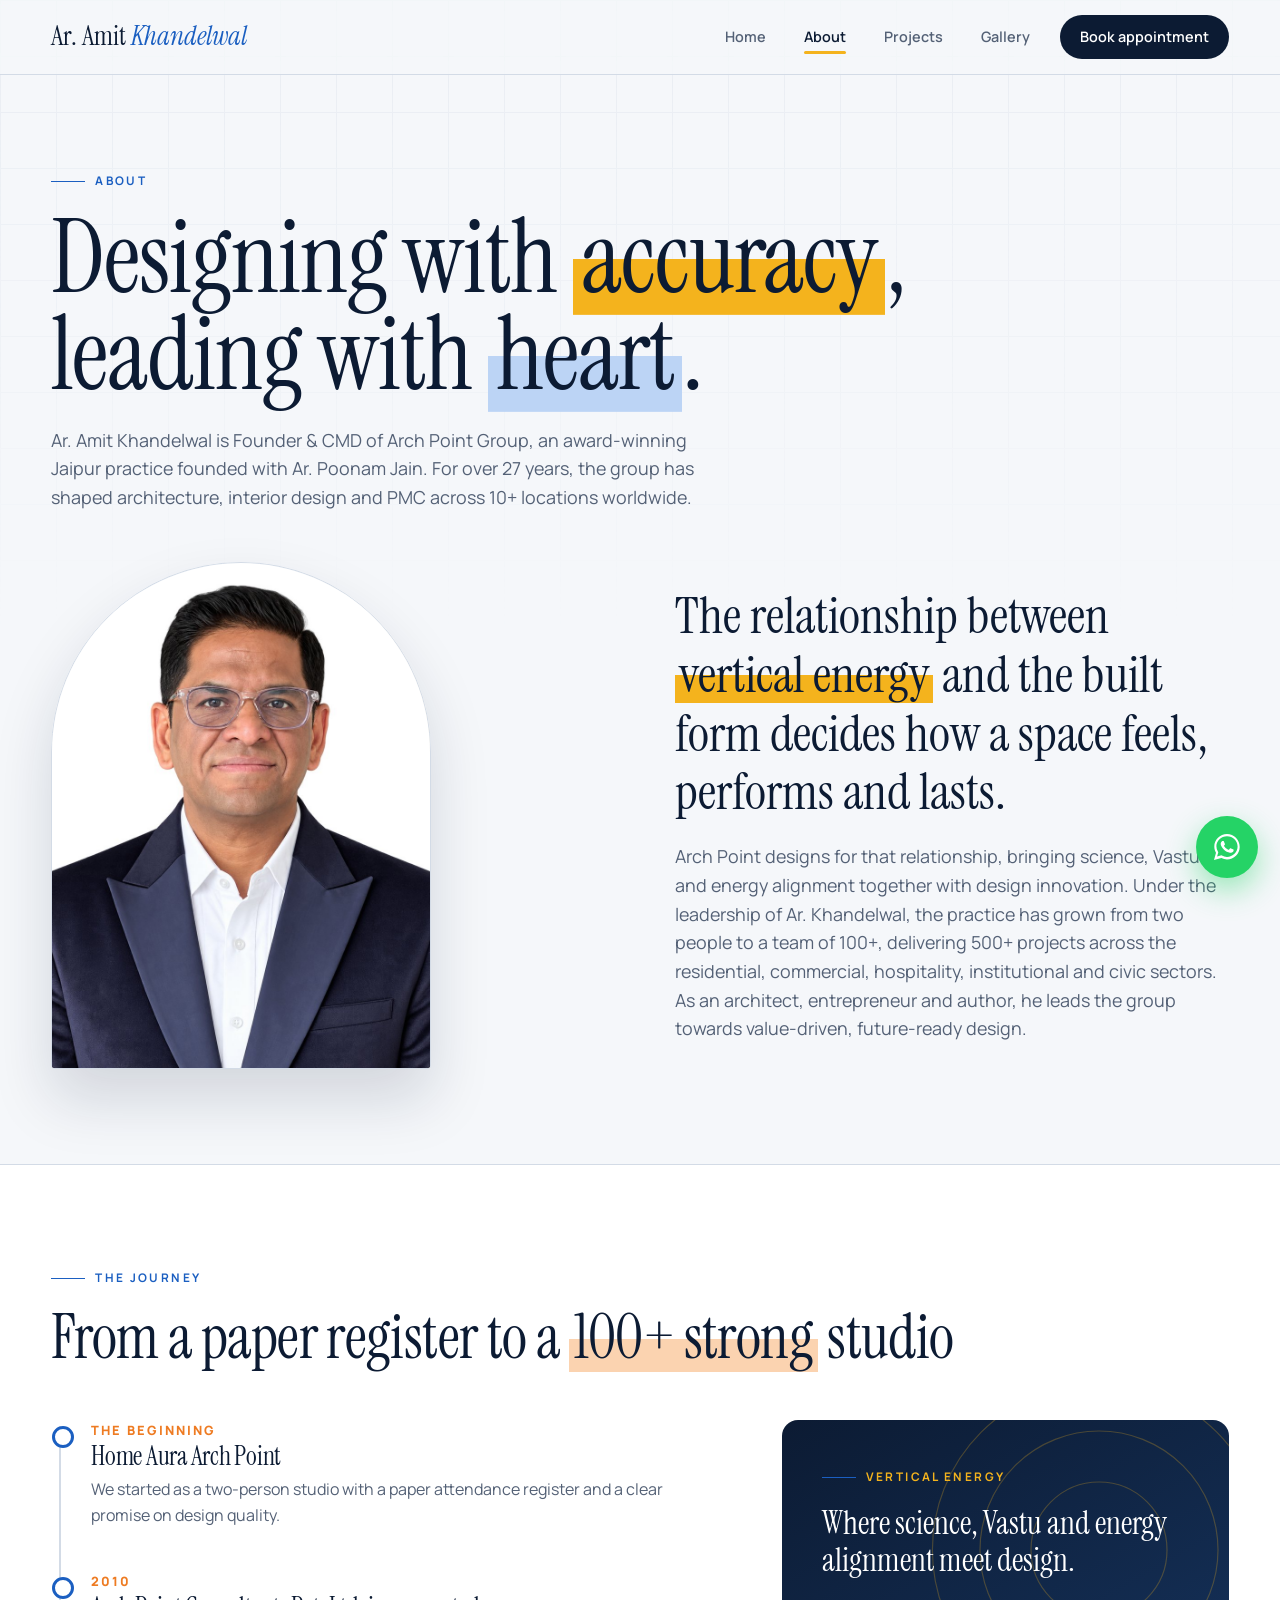
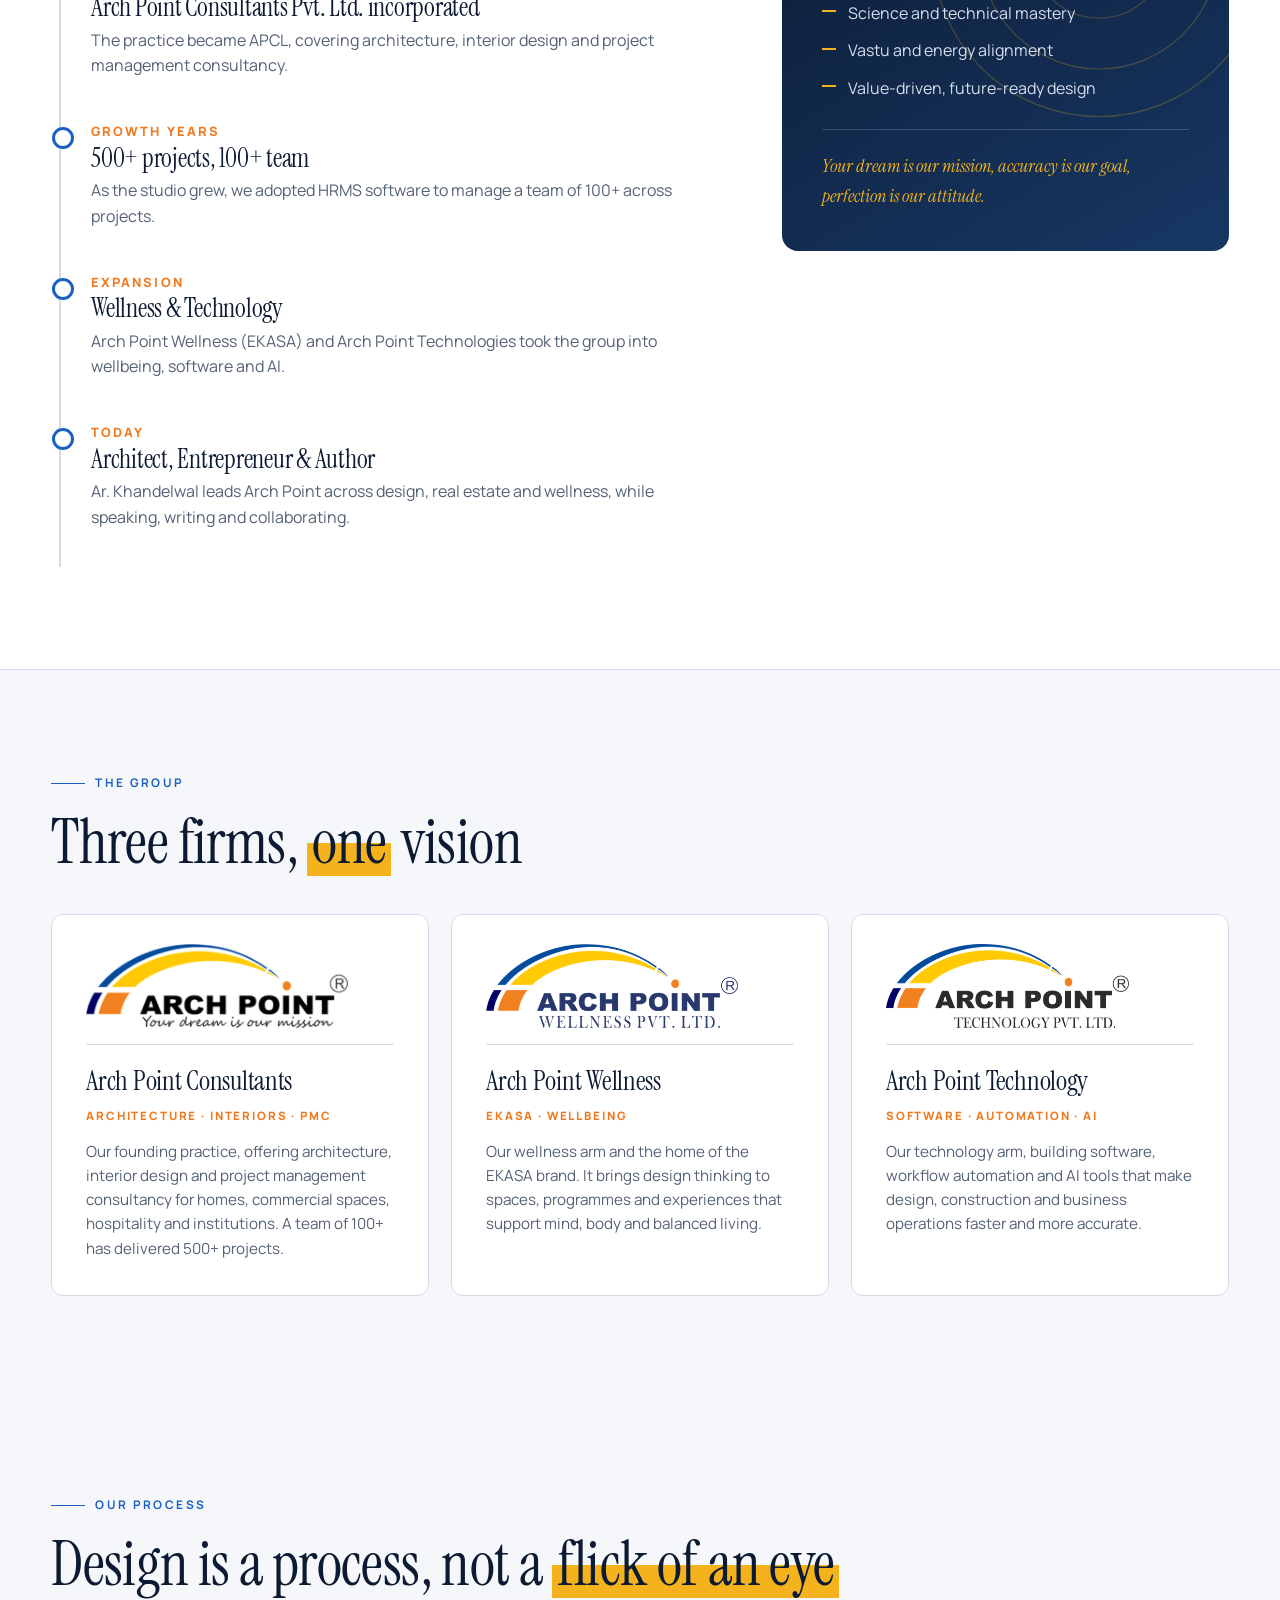
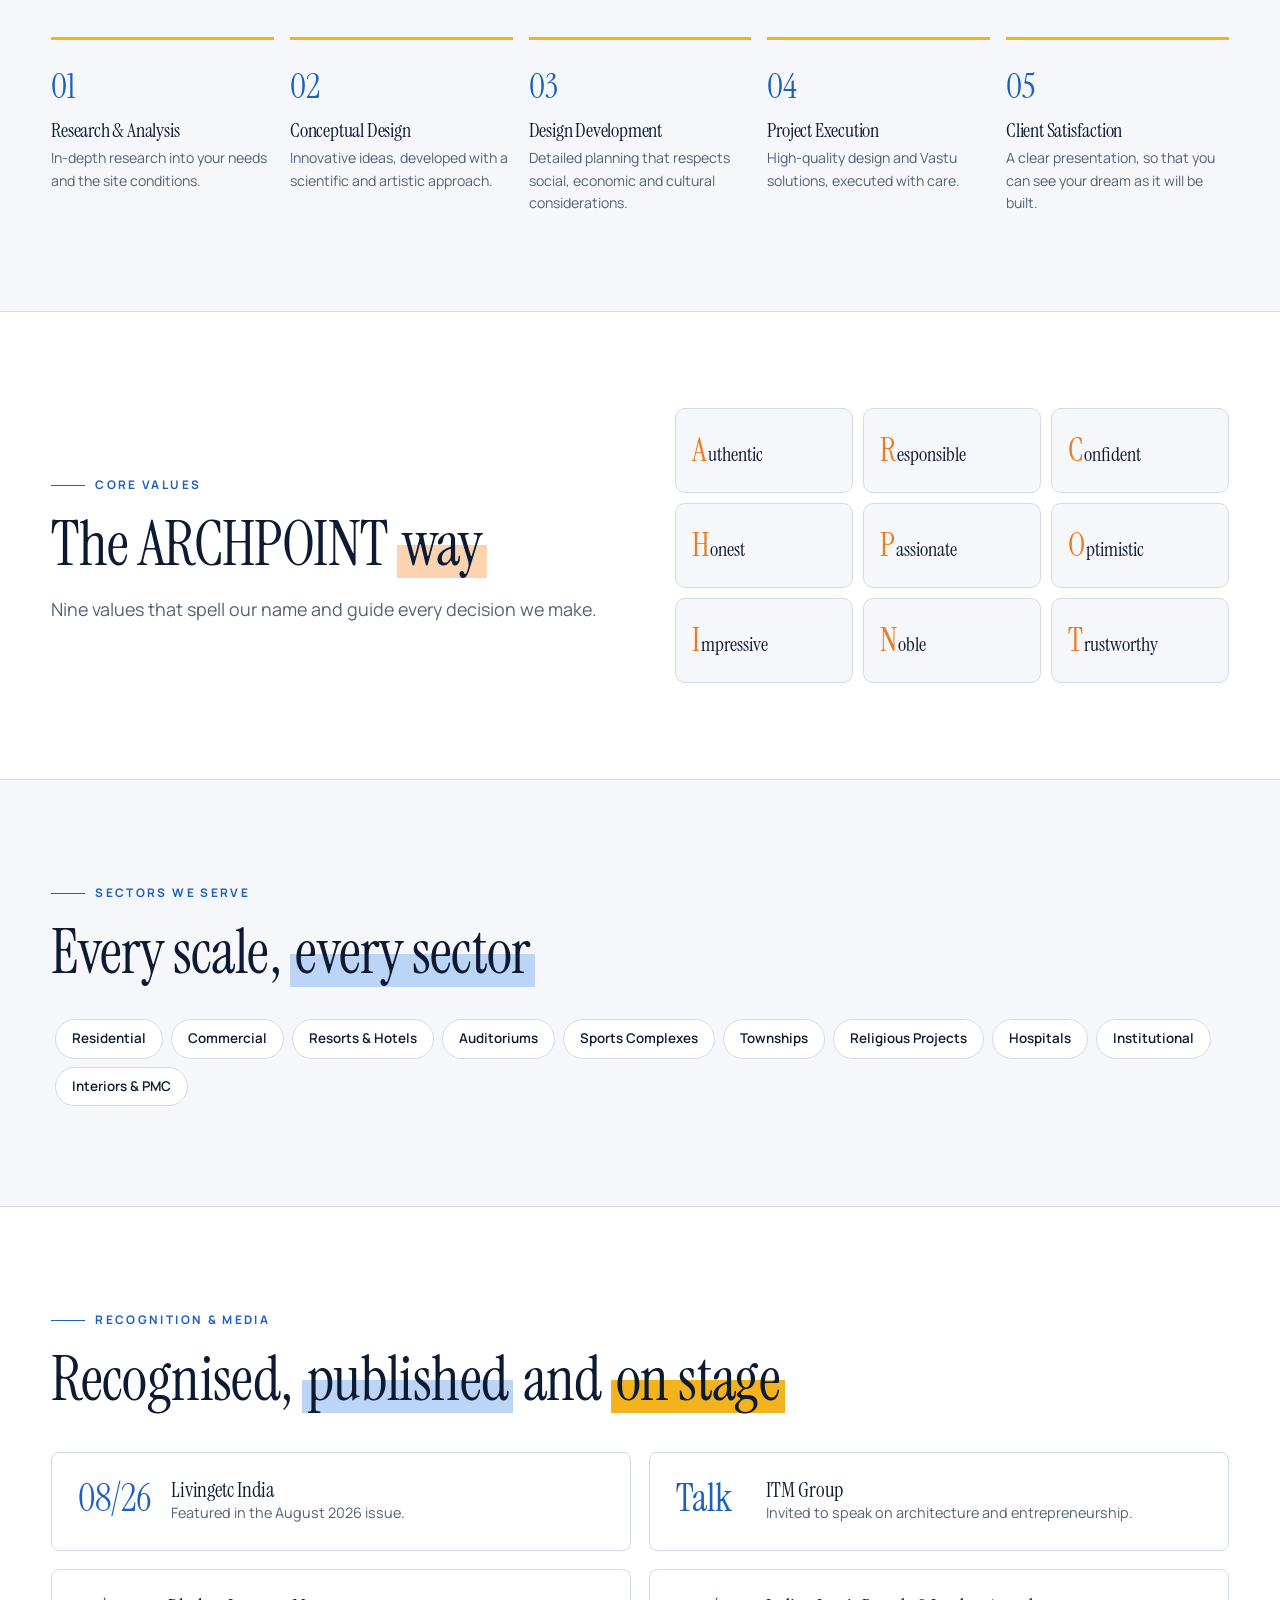
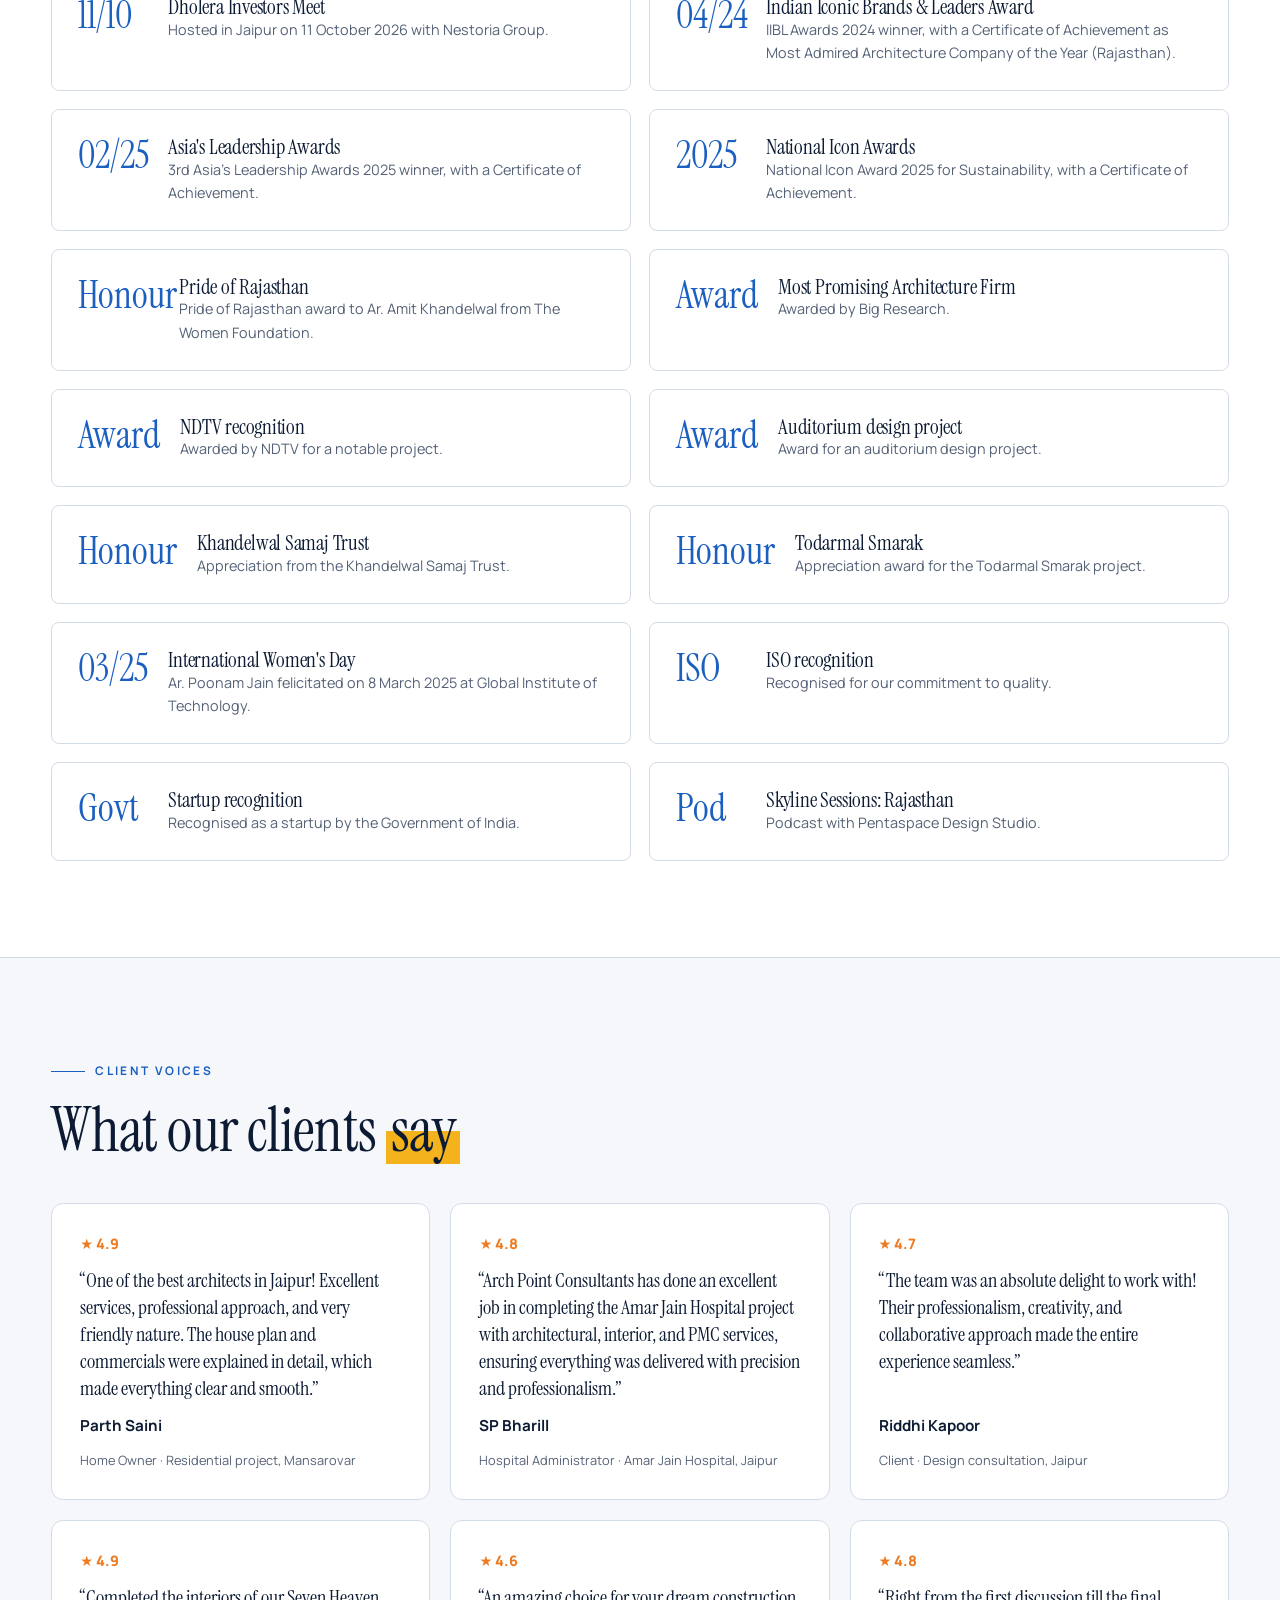
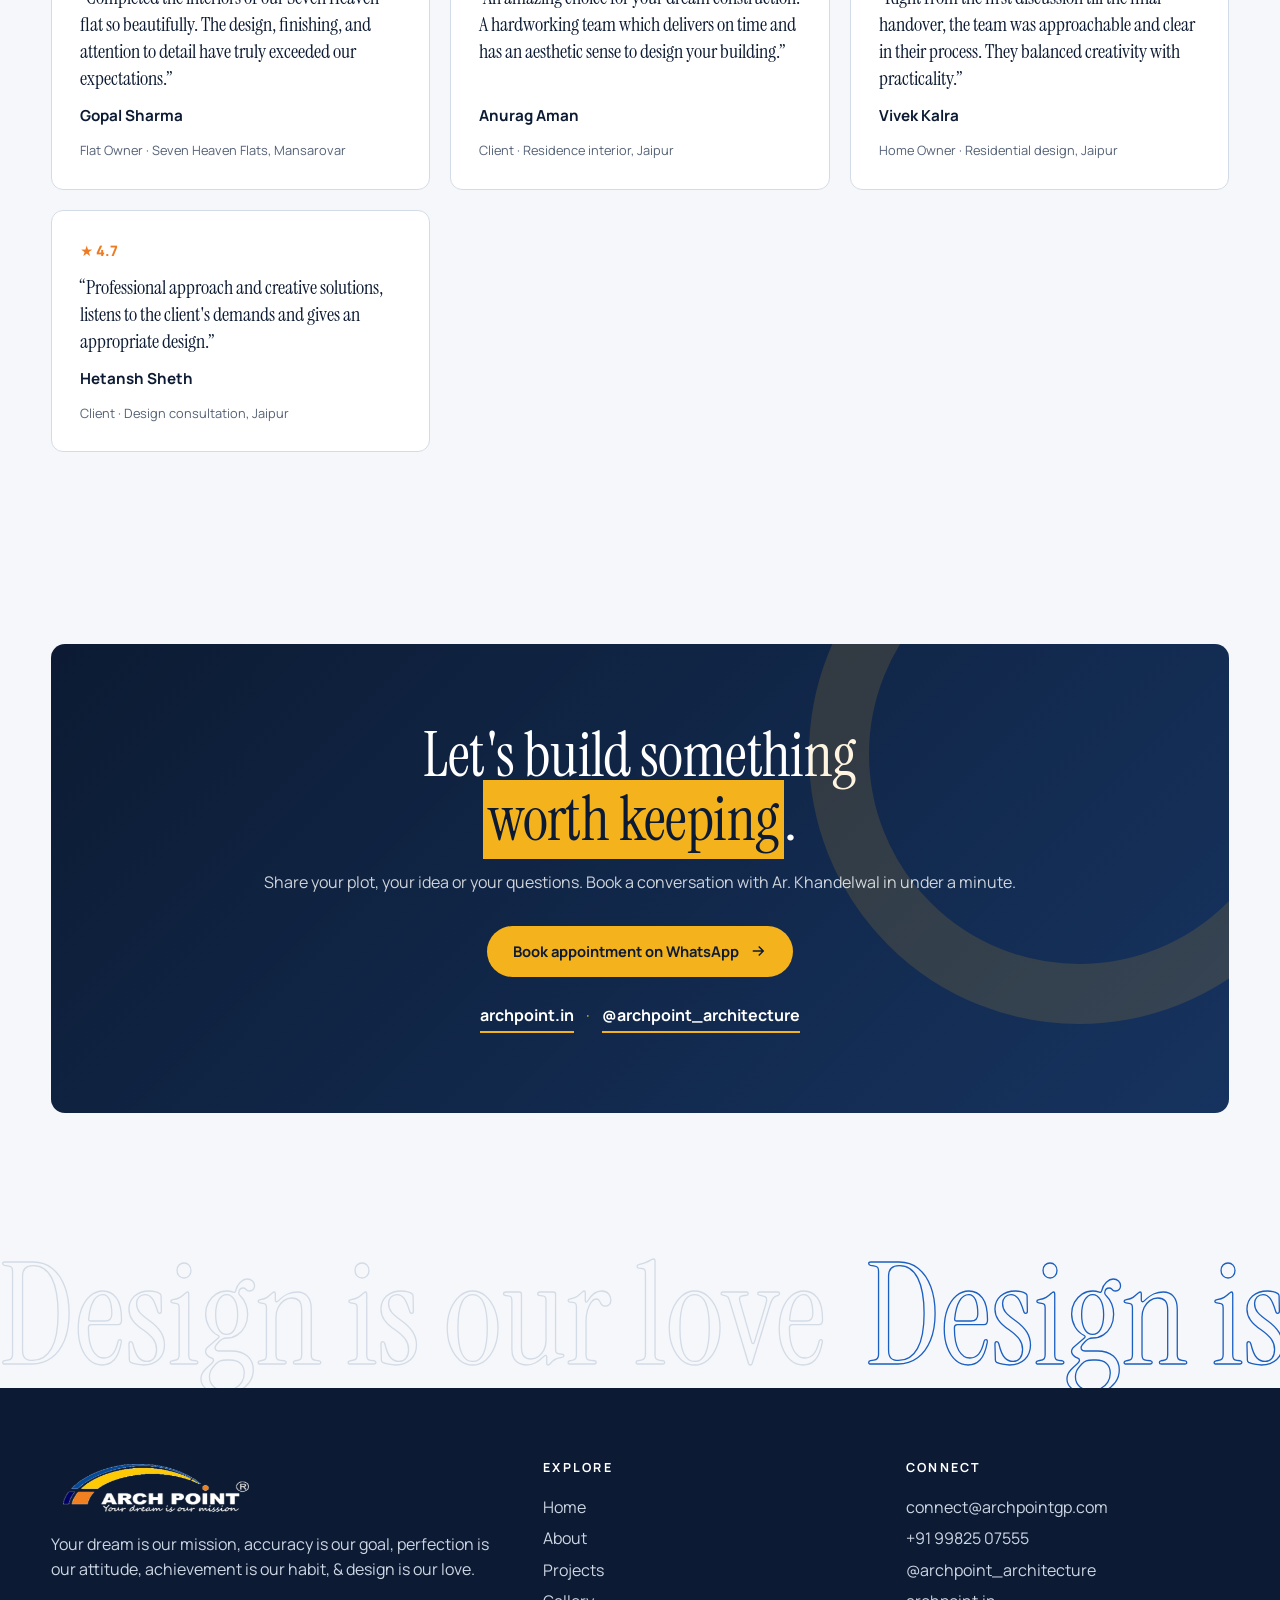
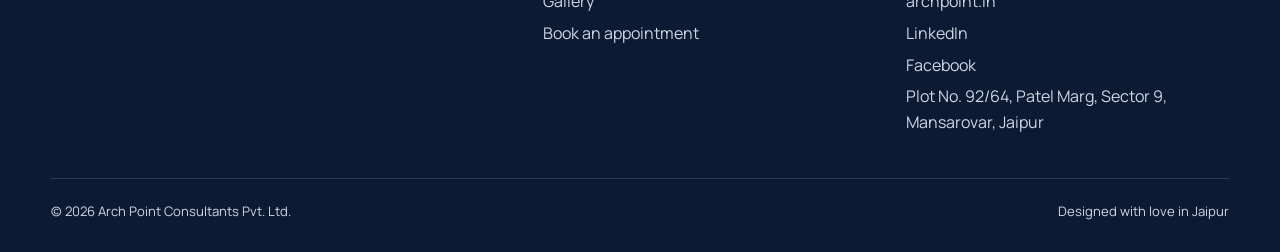
==== about.html @ e36bdd98 "Home: horizontal highlights carousel and horizontal awards marquee, less text Co-Authored-By: Claude" ====
<!DOCTYPE html><html lang="en"><head><meta charset="utf-8"><meta name="viewport" content="width=device-width,initial-scale=1"><title>About | Ar. Amit Khandelwal</title><meta name="description" content="The story of Ar. Amit Khandelwal and Arch Point Consultants Pvt. Ltd.: from Home Aura Arch Point to a 100+ member studio."><meta name="color-scheme" content="light"><link rel="preconnect" href="https://fonts.googleapis.com"><link rel="preconnect" href="https://fonts.gstatic.com" crossorigin><link href="https://fonts.googleapis.com/css2?family=Instrument+Serif:ital@0;1&family=Manrope:wght@400;500;600;700;800&display=swap" rel="stylesheet"><link rel="icon" href="assets/img/logo-apcl.png"><link rel="stylesheet" href="css/site.css?v=48fd881d"></head><body><header class="nav"><div class="wrap"><a class="brand" href="index.html"><span class="bn">Ar. Amit <i>Khandelwal</i></span></a>
<button class="burger" aria-label="Menu"><i></i><i></i></button><nav class="menu"><a href="index.html">Home</a><a href="about.html" class=on>About</a><a href="projects.html">Projects</a><a href="gallery.html">Gallery</a><a class="btn" href="contact.html">Book appointment</a></nav></div></header><main><section class="pagehead"><div class="wrap"><div class="eyebrow">About</div><h1>Designing with <mark class="hl">accuracy</mark>,<br>leading with <mark class="hl b">heart</mark>.</h1><p class="lead">Ar. Amit Khandelwal is Founder &amp; CMD of Arch Point Group, an award-winning Jaipur practice founded with Ar. Poonam Jain. For over 27 years, the group has shaped architecture, interior design and PMC across 10+ locations worldwide.</p></div></section>
<section style="padding-top:0"><div class="wrap split abt"><div class="portrait" style="margin:0"><div class="arch"><div class="mono">AK</div><img src="assets/amit-2026.jpg" alt="Ar. Amit Khandelwal"></div></div>
<div class="rv"><p class="bigq">The relationship between <mark class="hl">vertical energy</mark> and the built form decides how a space feels, performs and lasts.</p><p class="lead" style="margin-top:20px">Arch Point designs for that relationship, bringing science, Vastu and energy alignment together with design innovation. Under the leadership of Ar. Khandelwal, the practice has grown from two people to a team of 100+, delivering 500+ projects across the residential, commercial, hospitality, institutional and civic sectors. As an architect, entrepreneur and author, he leads the group towards value-driven, future-ready design.</p></div></div></section>
<section style="background:#fff;border-block:1px solid var(--line)"><div class="wrap"><div class="eyebrow">The journey</div><h2 class="rv" style="margin-bottom:50px">From a paper register to a <mark class="hl o">100+ strong</mark> studio</h2><div class="tlw"><div class="tl"><div class="fill"></div><article class="rv"><div class="yr">The beginning</div><h3>Home Aura Arch Point</h3><p>We started as a two-person studio with a paper attendance register and a clear promise on design quality.</p></article><article class="rv"><div class="yr">2010</div><h3>Arch Point Consultants Pvt. Ltd. incorporated</h3><p>The practice became APCL, covering architecture, interior design and project management consultancy.</p></article><article class="rv"><div class="yr">Growth years</div><h3>500+ projects, 100+ team</h3><p>As the studio grew, we adopted HRMS software to manage a team of 100+ across projects.</p></article><article class="rv"><div class="yr">Expansion</div><h3>Wellness &amp; Technology</h3><p>Arch Point Wellness (EKASA) and Arch Point Technologies took the group into wellbeing, software and AI.</p></article><article class="rv"><div class="yr">Today</div><h3>Architect, Entrepreneur &amp; Author</h3><p>Ar. Khandelwal leads Arch Point across design, real estate and wellness, while speaking, writing and collaborating.</p></article></div><aside class="side rv"><svg class="conc" viewBox="0 0 200 200"><circle cx="100" cy="100" r="40"/><circle cx="100" cy="100" r="70"/><circle cx="100" cy="100" r="98"/></svg><div class="eyebrow" style="color:var(--yellow)">Vertical energy</div><p class="bigq">Where science, Vastu and energy alignment meet design.</p><ul><li>Science and technical mastery</li><li>Vastu and energy alignment</li><li>Value-driven, future-ready design</li></ul><div class="cr">Your dream is our mission, accuracy is our goal, perfection is our attitude.</div></aside></div></div></section>
<section><div class="wrap"><div class="eyebrow">The group</div><h2 class="rv">Three firms, <mark class="hl">one</mark> vision</h2><div class="firms">
<a href="https://www.archpoint.in" target="_blank" rel="noopener" class="firm rv"><div class="fl"><img src="assets/img/logo-primary.png" alt="Arch Point Consultants Pvt. Ltd."></div><h3>Arch Point Consultants</h3><span class="tag">Architecture &middot; Interiors &middot; PMC</span><p>Our founding practice, offering architecture, interior design and project management consultancy for homes, commercial spaces, hospitality and institutions. A team of 100+ has delivered 500+ projects.</p></a>
<a href="https://www.ekasa.in" target="_blank" rel="noopener" class="firm rv d1"><div class="fl"><img src="assets/img/logo-apw.png" alt="Arch Point Wellness Pvt. Ltd."></div><h3>Arch Point Wellness</h3><span class="tag">EKASA &middot; Wellbeing</span><p>Our wellness arm and the home of the EKASA brand. It brings design thinking to spaces, programmes and experiences that support mind, body and balanced living.</p></a>
<a href="https://www.archpoint.in" target="_blank" rel="noopener" class="firm rv d2"><div class="fl"><img src="assets/img/logo-apt.png" alt="Arch Point Technology Pvt. Ltd."></div><h3>Arch Point Technology</h3><span class="tag">Software &middot; Automation &middot; AI</span><p>Our technology arm, building software, workflow automation and AI tools that make design, construction and business operations faster and more accurate.</p></a></div></div></section>
<section><div class="wrap"><div class="eyebrow">Our process</div><h2 class="rv">Design is a process, not a <mark class="hl">flick of an eye</mark></h2><div class="steps"><div class="step rv"><b>01</b><h3>Research & Analysis</h3><p>In-depth research into your needs and the site conditions.</p></div><div class="step rv"><b>02</b><h3>Conceptual Design</h3><p>Innovative ideas, developed with a scientific and artistic approach.</p></div><div class="step rv"><b>03</b><h3>Design Development</h3><p>Detailed planning that respects social, economic and cultural considerations.</p></div><div class="step rv"><b>04</b><h3>Project Execution</h3><p>High-quality design and Vastu solutions, executed with care.</p></div><div class="step rv"><b>05</b><h3>Client Satisfaction</h3><p>A clear presentation, so that you can see your dream as it will be built.</p></div></div></div></section>
<section style="background:#fff;border-block:1px solid var(--line)"><div class="wrap split"><div><div class="eyebrow">Core values</div><h2 class="rv">The ARCHPOINT <mark class="hl o">way</mark></h2><p class="lead" style="margin-top:18px">Nine values that spell our name and guide every decision we make.</p></div><div class="vals rv"><span><b>A</b>uthentic</span><span><b>R</b>esponsible</span><span><b>C</b>onfident</span><span><b>H</b>onest</span><span><b>P</b>assionate</span><span><b>O</b>ptimistic</span><span><b>I</b>mpressive</span><span><b>N</b>oble</span><span><b>T</b>rustworthy</span></div></div></section>
<section><div class="wrap"><div class="eyebrow">Sectors we serve</div><h2 class="rv">Every scale, <mark class="hl b">every sector</mark></h2><div style="margin-top:30px" class="rv"><span class="pill">Residential</span><span class="pill">Commercial</span><span class="pill">Resorts & Hotels</span><span class="pill">Auditoriums</span><span class="pill">Sports Complexes</span><span class="pill">Townships</span><span class="pill">Religious Projects</span><span class="pill">Hospitals</span><span class="pill">Institutional</span><span class="pill">Interiors & PMC</span></div></div></section>
<section style="background:#fff;border-block:1px solid var(--line)"><div class="wrap"><div class="eyebrow">Recognition &amp; media</div><h2 class="rv" style="margin-bottom:40px">Recognised, <mark class="hl b">published</mark> and <mark class="hl">on stage</mark></h2><div class="rec rv">
<div><span class="d">08/26</span><div><h3>Livingetc India</h3><p>Featured in the August 2026 issue.</p></div></div>
<div><span class="d">Talk</span><div><h3>ITM Group</h3><p>Invited to speak on architecture and entrepreneurship.</p></div></div>
<div><span class="d">11/10</span><div><h3>Dholera Investors Meet</h3><p>Hosted in Jaipur on 11 October 2026 with Nestoria Group.</p></div></div>
<div><span class="d">04/24</span><div><h3>Indian Iconic Brands &amp; Leaders Award</h3><p>IIBL Awards 2024 winner, with a Certificate of Achievement as Most Admired Architecture Company of the Year (Rajasthan).</p></div></div>
<div><span class="d">02/25</span><div><h3>Asia's Leadership Awards</h3><p>3rd Asia's Leadership Awards 2025 winner, with a Certificate of Achievement.</p></div></div>
<div><span class="d">2025</span><div><h3>National Icon Awards</h3><p>National Icon Award 2025 for Sustainability, with a Certificate of Achievement.</p></div></div>
<div><span class="d">Honour</span><div><h3>Pride of Rajasthan</h3><p>Pride of Rajasthan award to Ar. Amit Khandelwal from The Women Foundation.</p></div></div>
<div><span class="d">Award</span><div><h3>Most Promising Architecture Firm</h3><p>Awarded by Big Research.</p></div></div>
<div><span class="d">Award</span><div><h3>NDTV recognition</h3><p>Awarded by NDTV for a notable project.</p></div></div>
<div><span class="d">Award</span><div><h3>Auditorium design project</h3><p>Award for an auditorium design project.</p></div></div>
<div><span class="d">Honour</span><div><h3>Khandelwal Samaj Trust</h3><p>Appreciation from the Khandelwal Samaj Trust.</p></div></div>
<div><span class="d">Honour</span><div><h3>Todarmal Smarak</h3><p>Appreciation award for the Todarmal Smarak project.</p></div></div>
<div><span class="d">03/25</span><div><h3>International Women's Day</h3><p>Ar. Poonam Jain felicitated on 8 March 2025 at Global Institute of Technology.</p></div></div>
<div><span class="d">ISO</span><div><h3>ISO recognition</h3><p>Recognised for our commitment to quality.</p></div></div>
<div><span class="d">Govt</span><div><h3>Startup recognition</h3><p>Recognised as a startup by the Government of India.</p></div></div>
<div><span class="d">Pod</span><div><h3>Skyline Sessions: Rajasthan</h3><p>Podcast with Pentaspace Design Studio.</p></div></div></div></div></section>
<section id="voices"><div class="wrap"><div class="eyebrow">Client voices</div><h2 class="rv">What our clients <mark class="hl">say</mark></h2><div class="tgrid" style="margin-top:40px"><article class="tc rv"><div class="st">&#9733; 4.9</div><p>&ldquo;One of the best architects in Jaipur! Excellent services, professional approach, and very friendly nature. The house plan and commercials were explained in detail, which made everything clear and smooth.&rdquo;</p><b>Parth Saini</b><span>Home Owner &middot; Residential project, Mansarovar</span></article><article class="tc rv"><div class="st">&#9733; 4.8</div><p>&ldquo;Arch Point Consultants has done an excellent job in completing the Amar Jain Hospital project with architectural, interior, and PMC services, ensuring everything was delivered with precision and professionalism.&rdquo;</p><b>SP Bharill</b><span>Hospital Administrator &middot; Amar Jain Hospital, Jaipur</span></article><article class="tc rv"><div class="st">&#9733; 4.7</div><p>&ldquo;The team was an absolute delight to work with! Their professionalism, creativity, and collaborative approach made the entire experience seamless.&rdquo;</p><b>Riddhi Kapoor</b><span>Client &middot; Design consultation, Jaipur</span></article><article class="tc rv"><div class="st">&#9733; 4.9</div><p>&ldquo;Completed the interiors of our Seven Heaven flat so beautifully. The design, finishing, and attention to detail have truly exceeded our expectations.&rdquo;</p><b>Gopal Sharma</b><span>Flat Owner &middot; Seven Heaven Flats, Mansarovar</span></article><article class="tc rv"><div class="st">&#9733; 4.6</div><p>&ldquo;An amazing choice for your dream construction. A hardworking team which delivers on time and has an aesthetic sense to design your building.&rdquo;</p><b>Anurag Aman</b><span>Client &middot; Residence interior, Jaipur</span></article><article class="tc rv"><div class="st">&#9733; 4.8</div><p>&ldquo;Right from the first discussion till the final handover, the team was approachable and clear in their process. They balanced creativity with practicality.&rdquo;</p><b>Vivek Kalra</b><span>Home Owner &middot; Residential design, Jaipur</span></article><article class="tc rv"><div class="st">&#9733; 4.7</div><p>&ldquo;Professional approach and creative solutions, listens to the client's demands and gives an appropriate design.&rdquo;</p><b>Hetansh Sheth</b><span>Client &middot; Design consultation, Jaipur</span></article></div></div></section>
<section><div class="wrap"><div class="ctab rv"><h2>Let's build something <mark class="hl full" style="color:#0C1B33">worth keeping</mark>.</h2><p>Share your plot, your idea or your questions. Book a conversation with Ar. Khandelwal in under a minute.</p><a class="btn" href="contact.html">Book appointment on WhatsApp <svg width="18" height="18" viewBox="0 0 24 24" fill="none" stroke="currentColor" stroke-width="2"><path d="M5 12h14M13 6l6 6-6 6"/></svg></a><p class="soc"><a href="https://archpoint.in" target="_blank" rel="noopener">archpoint.in</a><span>&middot;</span><a href="https://instagram.com/archpoint_architecture" target="_blank" rel="noopener">@archpoint_architecture</a></p></div></div></section></main><div class="wmw"><div class="wm"><span>Design is our love</span><span>Design is our love</span><span>Design is our love</span><span>Design is our love</span></div></div><footer><div class="wrap"><div><img class="plogo" src="assets/img/logo-primary-light.png" alt="Arch Point Consultants Pvt. Ltd."><p>Your dream is our mission, accuracy is our goal, perfection is our attitude, achievement is our habit, &amp; design is our love.</p></div>
<div><h4>Explore</h4><a href="index.html">Home</a><a href="about.html">About</a><a href="projects.html">Projects</a><a href="gallery.html">Gallery</a><a href="contact.html">Book an appointment</a></div>
<div><h4>Connect</h4><a href="mailto:connect@archpointgp.com">connect@archpointgp.com</a><a href="tel:+919982507555">+91 99825 07555</a><a href="https://instagram.com/archpoint_architecture" target="_blank" rel="noopener">@archpoint_architecture</a><a href="https://archpoint.in" target="_blank" rel="noopener">archpoint.in</a><a href="https://www.linkedin.com/company/14409093" target="_blank" rel="noopener">LinkedIn</a><a href="https://www.facebook.com/teamarchpoint/" target="_blank" rel="noopener">Facebook</a><a>Plot No. 92/64, Patel Marg, Sector 9, Mansarovar, Jaipur</a></div>
<div class="cp"><span>&copy; 2026 Arch Point Consultants Pvt. Ltd.</span><span>Designed with love in Jaipur</span></div></div></footer>
<a class="fab" href="contact.html" aria-label="Book on WhatsApp"><svg viewBox="0 0 32 32"><path d="M16 3C9 3 3.3 8.6 3.3 15.5c0 2.3.6 4.4 1.7 6.3L3 29l7.4-1.9a12.8 12.8 0 0 0 5.6 1.3c7 0 12.7-5.6 12.7-12.5S23 3 16 3zm0 22.9c-1.8 0-3.6-.5-5.100-1.400l-.4-.2-4.400 1.100 1.200-4.200-.3-.4a10.200 10.200 0 0 1-1.600-5.500C5.400 9.800 10.100 5.200 16 5.200S26.600 9.800 26.600 15.500 21.900 25.900 16 25.900zm5.800-7.600c-.3-.2-1.900-.9-2.200-1-.3-.1-.5-.2-.7.200s-.8 1-1 1.200c-.2.200-.4.200-.7.100a8.400 8.400 0 0 1-4.200-3.700c-.3-.6.300-.5.900-1.700.1-.2 0-.4 0-.5l-1-2.300c-.2-.6-.5-.5-.7-.5h-.6c-.2 0-.5.100-.8.400-.3.300-1.100 1.100-1.100 2.600s1.100 3 1.300 3.200c.2.200 2.200 3.400 5.400 4.700 2 .8 2.800.9 3.800.7.600-.1 1.900-.8 2.200-1.500.3-.7.300-1.400.2-1.500-.1-.2-.3-.2-.6-.4z"/></svg></a><script src="js/site.js?v=aab65785"></script></body></html>
---- css/site.css ----
:root{--paper:#F5F7FA;--white:#fff;--ink:#0C1B33;--muted:#546176;--line:#D3DBE6;--blue:#1B5FC1;--yellow:#F4B31D;--orange:#EE7B22;--serif:'Instrument Serif',Georgia,serif;--sans:'Manrope',system-ui,sans-serif;color-scheme:light}
*{box-sizing:border-box;margin:0;padding:0}
html{scroll-behavior:smooth}
body{font-family:var(--sans);color:var(--ink);background:var(--paper);line-height:1.6;font-size:16px;overflow-x:hidden;animation:pg .7s ease both}
body.leaving{opacity:0;transition:opacity .25s}
@keyframes pg{from{opacity:0}to{opacity:1}}
body:before{content:"";position:fixed;inset:0;z-index:-1;background-image:linear-gradient(var(--line) 1px,transparent 1px),linear-gradient(90deg,var(--line) 1px,transparent 1px);background-size:56px 56px;opacity:.35;-webkit-mask-image:linear-gradient(#000,transparent 70%);mask-image:linear-gradient(#000,transparent 70%)}
img{max-width:100%;display:block}a{color:inherit;text-decoration:none}
.wrap{width:min(1200px,92%);margin:0 auto}
h1,h2,h3{font-family:var(--serif);font-weight:400;line-height:1.05;letter-spacing:-.01em}
h2{font-size:clamp(2.2rem,5vw,3.8rem)}h3{font-size:1.6rem}
.eyebrow{display:inline-flex;align-items:center;gap:10px;font-size:.74rem;letter-spacing:.2em;text-transform:uppercase;color:var(--blue);font-weight:700;margin-bottom:18px}
.eyebrow:before{content:"";width:34px;height:1px;background:var(--blue)}
.lead{font-size:1.12rem;color:var(--muted);max-width:60ch}
section{padding:96px 0;position:relative}
/* nav */
.nav{position:fixed;top:0;left:0;right:0;z-index:50;background:rgba(245,247,250,.86);backdrop-filter:blur(12px);border-bottom:1px solid var(--line)}
.nav .wrap{display:flex;align-items:center;justify-content:space-between;height:74px}
.brand img{height:46px;width:auto}
.menu{display:flex;gap:6px;align-items:center}
.menu a{padding:8px 16px;font-size:.9rem;font-weight:600;color:var(--muted);position:relative;border-radius:99px;transition:.25s}
.menu a:hover{color:var(--ink)}
.menu a.on{color:var(--ink)}
.menu a.on:after{content:"";position:absolute;left:16px;right:16px;bottom:3px;height:3px;border-radius:3px;background:var(--yellow)}
.btn{display:inline-flex;align-items:center;gap:10px;background:var(--ink);color:#fff;padding:14px 26px;border-radius:99px;font-weight:700;font-size:.92rem;border:0;cursor:pointer;transition:.3s;font-family:inherit}
.btn:hover{background:var(--blue);transform:translateY(-2px);box-shadow:0 12px 26px rgba(27,95,193,.28)}
.btn.ghost{background:transparent;color:var(--ink);border:1.5px solid var(--ink)}
.btn.ghost:hover{background:var(--ink);color:#fff}
.menu .btn{padding:10px 20px;color:#fff;margin-left:8px}.menu .btn:after{display:none}
.burger{display:none;background:none;border:0;width:40px;height:40px;cursor:pointer}
.burger i{display:block;height:2px;background:var(--ink);margin:6px 8px;transition:.3s}
main{padding-top:74px}
/* highlight effects */
mark.hl{background:linear-gradient(var(--yellow),var(--yellow)) no-repeat 0 88%/0% 42%;color:inherit;padding:0 .08em;transition:background-size 1.1s cubic-bezier(.6,.1,.2,1) .25s}
mark.hl.in,.in mark.hl{background-size:100% 42%}
mark.hl.b{background-image:linear-gradient(#bcd4f5,#bcd4f5)}
mark.hl.o{background-image:linear-gradient(#fbd3b0,#fbd3b0)}
mark.hl.full{background-position:0 50%;background-size:0% 100%}mark.hl.full.in,.in mark.hl.full{background-size:100% 100%}
.ul{background:linear-gradient(var(--blue),var(--blue)) no-repeat 0 100%/0% 3px;transition:background-size .9s .2s}.in .ul,.ul.in{background-size:100% 3px}
.outline{-webkit-text-stroke:1.4px var(--ink);color:transparent}
.type-hover span{display:inline-block;transition:transform .3s,color .3s}
.type-hover span:hover{transform:translateY(-6px) rotate(-4deg);color:var(--blue)}
/* reveal */
.rv{opacity:1;transform:none}
.js .rv{opacity:0;transform:translateY(34px);transition:opacity .9s ease,transform .9s cubic-bezier(.2,.7,.2,1)}
.js .rv.in{opacity:1;transform:none}
.d1{transition-delay:.1s!important}.d2{transition-delay:.2s!important}.d3{transition-delay:.3s!important}
.imgrv{position:relative;overflow:hidden;border-radius:6px;background:#dfe6ef}
.imgrv img{width:100%;height:100%;object-fit:cover;transition:transform 1.4s cubic-bezier(.2,.7,.2,1)}
.js .imgrv:after{content:"";position:absolute;inset:0;background:var(--paper);transform-origin:right;transition:transform 1.1s cubic-bezier(.7,0,.2,1)}
.js .imgrv.in:after{transform:scaleX(0)}
.imgrv:hover img{transform:scale(1.06)}
/* hero */
.hero{padding:70px 0 150px;position:relative;overflow:hidden;min-height:calc(100vh - 74px)}
.hero .wrap{display:grid;grid-template-columns:1.25fr .75fr;gap:50px;align-items:center;position:relative;z-index:1}
.hero h1{font-size:clamp(3.4rem,9vw,8rem);line-height:.92}
.hero h1 .n2{display:block;font-style:italic;color:var(--blue)}
.hero h1 .ch{display:inline-block;opacity:0;transform:translateY(60%) rotate(5deg);animation:ch .9s cubic-bezier(.2,.7,.2,1) forwards}
@keyframes ch{to{opacity:1;transform:none}}
.role{margin:26px 0 14px;font-weight:700;letter-spacing:.04em;font-size:.95rem}
.role span{color:var(--orange)}
.tagline{font-family:var(--serif);font-size:clamp(1.5rem,3vw,2.2rem);line-height:1.25;max-width:22ch}
.cta{display:flex;gap:14px;flex-wrap:wrap;margin-top:34px}
.portrait{position:relative;width:min(100%,380px);margin-left:auto}
.arch{aspect-ratio:3/4;border-radius:999px 999px 14px 14px;overflow:hidden;background:linear-gradient(160deg,#dbe6f6,#fbe7c2);position:relative;border:1px solid var(--line);box-shadow:0 30px 60px rgba(12,27,51,.15)}
.arch img{position:absolute;inset:0;width:100%;height:100%;object-fit:cover}
.arch .mono{position:absolute;inset:0;display:grid;place-items:center;font-family:var(--serif);font-size:7rem;color:var(--blue);opacity:.35}
.arch:before{content:"";position:absolute;inset:14px;border:1px dashed rgba(12,27,51,.25);border-radius:999px 999px 8px 8px;z-index:2;pointer-events:none}
.chip{position:absolute;background:#fff;border:1px solid var(--line);border-radius:14px;padding:10px 16px;font-size:.82rem;font-weight:700;box-shadow:0 14px 30px rgba(12,27,51,.12);animation:bob 5s ease-in-out infinite;z-index:3}
.chip b{display:block;font-family:var(--serif);font-size:1.7rem;font-weight:400;color:var(--blue);line-height:1}
.chip.c1{left:-40px;top:16%}.chip.c2{right:-24px;bottom:22%;animation-delay:-2s}.chip.c3{left:-20px;bottom:6%;animation-delay:-3.5s}
@keyframes bob{50%{transform:translateY(-12px)}}
.elev{position:absolute;left:0;right:0;bottom:0;height:120px;opacity:.3;z-index:0;pointer-events:none}
.elev path,.elev line,.elev rect{fill:none;stroke:var(--ink);stroke-width:1.2;stroke-dasharray:1400;stroke-dashoffset:1400;animation:draw 4s ease forwards .6s}
@keyframes draw{to{stroke-dashoffset:0}}
/* ticker */
.ticker{background:var(--ink);color:#fff;overflow:hidden;padding:18px 0;border-block:4px solid var(--yellow)}
.ticker div{display:flex;gap:46px;width:max-content;animation:tick 38s linear infinite;font-family:var(--serif);font-size:1.7rem;white-space:nowrap}
.ticker span:nth-child(even){color:var(--yellow);font-style:italic}
@keyframes tick{to{transform:translateX(-50%)}}
/* numbers */
.numbers{display:grid;grid-template-columns:repeat(4,1fr);gap:0;background:#fff;border:1px solid var(--line);border-radius:10px;overflow:hidden}
.numbers div{padding:42px 28px;border-right:1px solid var(--line);position:relative}
.numbers div:last-child{border:0}
.numbers b{font-family:var(--serif);font-size:clamp(3rem,6vw,4.8rem);font-weight:400;line-height:1;display:block;color:var(--ink)}
.numbers b sup{font-size:.5em;color:var(--orange)}
.numbers small{display:block;margin-top:10px;color:var(--muted);font-size:.86rem;letter-spacing:.06em;text-transform:uppercase;font-weight:600}
.numbers div:after{content:"";position:absolute;left:28px;bottom:22px;height:2px;width:0;background:var(--yellow);transition:width 1.4s .3s}
.numbers.in div:after{width:calc(100% - 56px)}
.numbers div{padding-bottom:56px}
/* split */
.split{display:grid;grid-template-columns:1fr 1fr;gap:70px;align-items:center}
.split.rev{direction:rtl}.split.rev>*{direction:ltr}
.bigq{font-family:var(--serif);font-size:clamp(1.9rem,4vw,3.2rem);line-height:1.15}
/* cards */
.grid3{display:grid;grid-template-columns:repeat(3,1fr);gap:22px}
.card{background:#fff;border:1px solid var(--line);border-radius:10px;padding:34px;transition:.4s;position:relative;overflow:hidden}
.card:hover{transform:translateY(-6px);box-shadow:0 22px 44px rgba(12,27,51,.1);border-color:var(--blue)}
.card .no{font-family:var(--serif);font-size:3rem;color:var(--yellow);line-height:1}
.card h3{margin:14px 0 8px}.card p{color:var(--muted);font-size:.95rem}
/* project cards */
.pgrid{display:grid;grid-template-columns:repeat(12,1fr);gap:22px}
.pc{grid-column:span 6;position:relative;border-radius:8px;overflow:hidden;background:#fff;border:1px solid var(--line);cursor:pointer}
.pc.big{grid-column:span 12}
.pc .imgrv{aspect-ratio:16/10;border-radius:0}.pc.big .imgrv{aspect-ratio:21/9}
.pc .meta{padding:22px 26px;display:flex;justify-content:space-between;gap:16px;align-items:flex-end}
.pc h3{font-size:1.9rem}.pc .tag{font-size:.72rem;letter-spacing:.16em;text-transform:uppercase;color:var(--orange);font-weight:800}
.pc p{color:var(--muted);font-size:.92rem;margin-top:6px;max-width:52ch}
.pc .arrow{width:46px;height:46px;border-radius:50%;border:1.5px solid var(--ink);display:grid;place-items:center;flex:none;transition:.3s}
.pc:hover .arrow{background:var(--yellow);border-color:var(--yellow);transform:rotate(-45deg)}
.pc.three{grid-column:span 4}.pc.three .imgrv{aspect-ratio:4/5}
.pill{display:inline-block;border:1px solid var(--line);background:#fff;padding:8px 16px;border-radius:99px;font-size:.84rem;font-weight:600;margin:4px}
.filters{display:flex;gap:8px;flex-wrap:wrap;margin:30px 0 40px}
.filters button{font-family:inherit;border:1.5px solid var(--line);background:#fff;padding:10px 20px;border-radius:99px;font-weight:700;font-size:.85rem;cursor:pointer;transition:.25s}
.filters button.on,.filters button:hover{background:var(--ink);color:#fff;border-color:var(--ink)}
/* gallery */
.masonry{columns:3;column-gap:18px}
.gi{break-inside:avoid;margin-bottom:18px;position:relative;cursor:zoom-in;border-radius:6px;overflow:hidden;display:block;background:#dfe6ef}
.gi img{width:100%;height:auto;transition:transform 1s cubic-bezier(.2,.7,.2,1),filter .6s}
.gi:hover img{transform:scale(1.07)}
.gi figcaption{position:absolute;left:0;right:0;bottom:0;padding:60px 22px 20px;background:linear-gradient(transparent,rgba(12,27,51,.88));color:#fff;transform:translateY(100%);transition:transform .5s cubic-bezier(.2,.7,.2,1)}
.gi:hover figcaption{transform:none}
.gi figcaption b{font-family:var(--serif);font-weight:400;font-size:1.5rem;display:block}
.gi figcaption span{font-size:.72rem;letter-spacing:.16em;text-transform:uppercase;color:var(--yellow)}
.gi.hide{display:none}
.lb{position:fixed;inset:0;background:rgba(12,27,51,.94);z-index:100;display:none;align-items:center;justify-content:center;padding:30px;flex-direction:column;gap:14px}
.lb.open{display:flex;animation:pg .3s}
.lb img{max-height:80vh;max-width:92vw;border-radius:6px;box-shadow:0 30px 80px #000}
.lb p{color:#fff;font-family:var(--serif);font-size:1.5rem}.lb p small{font-family:var(--sans);font-size:.75rem;letter-spacing:.16em;text-transform:uppercase;color:var(--yellow);margin-left:12px}
.lb button{position:absolute;background:#fff;border:0;width:48px;height:48px;border-radius:50%;font-size:1.3rem;cursor:pointer}
.lb .x{top:24px;right:24px}.lb .pv{left:24px;top:50%}.lb .nx{right:24px;top:50%}
/* timeline */
.tl{position:relative;padding-left:40px;max-width:820px}
.tl:before{content:"";position:absolute;left:8px;top:6px;bottom:6px;width:2px;background:var(--line)}
.tl .fill{position:absolute;left:8px;top:6px;width:2px;height:0;background:linear-gradient(var(--blue),var(--orange))}
.tl article{position:relative;padding-bottom:42px}
.tl article:before{content:"";position:absolute;left:-39px;top:6px;width:16px;height:16px;border-radius:50%;background:#fff;border:3px solid var(--blue)}
.tl .yr{font-weight:800;font-size:.8rem;letter-spacing:.16em;color:var(--orange);text-transform:uppercase}
.tl h3{margin:4px 0 6px}.tl p{color:var(--muted)}
/* group */
.gco{display:grid;grid-template-columns:repeat(4,1fr);gap:18px}
.gco div{background:#fff;border:1px solid var(--line);border-top:4px solid var(--yellow);padding:26px;border-radius:8px}
.gco div:nth-child(2){border-top-color:var(--blue)}.gco div:nth-child(3){border-top-color:var(--orange)}.gco div:nth-child(4){border-top-color:var(--ink)}
.gco h3{font-size:1.35rem}.gco p{font-size:.88rem;color:var(--muted);margin-top:8px}
/* recognition */
.rec{display:grid;grid-template-columns:repeat(2,1fr);gap:18px}
.rec>*{display:flex;gap:20px;background:#fff;border:1px solid var(--line);padding:26px;border-radius:8px;transition:.3s}
.rec .d{font-family:var(--serif);font-size:2.4rem;color:var(--blue);line-height:1;min-width:70px}
.rec h3{font-size:1.3rem}.rec p{color:var(--muted);font-size:.9rem}
/* testimonial */
.quote{background:var(--ink);color:#fff;border-radius:14px;padding:70px 8%;text-align:center}
.quote blockquote{font-family:var(--serif);font-size:clamp(1.6rem,3.2vw,2.6rem);line-height:1.25;max-width:26ch;margin:0 auto}
.quote cite{display:block;margin-top:22px;font-style:normal;color:var(--yellow);letter-spacing:.14em;font-size:.8rem;text-transform:uppercase}
.quote mark.hl{color:#fff;background-image:linear-gradient(var(--orange),var(--orange));background-size:0 40%}.quote mark.hl.in,.in .quote mark.hl,.quote.in mark.hl{background-size:100% 40%}
/* big type band */
.band{overflow:hidden;padding:40px 0;border-block:1px solid var(--line);background:#fff}
.band div{display:flex;gap:40px;width:max-content;animation:tick 50s linear infinite reverse;font-family:var(--serif);font-size:clamp(3.5rem,9vw,7rem);white-space:nowrap}
/* cta */
.ctab{background:linear-gradient(135deg,var(--ink),#16335f);color:#fff;border-radius:14px;padding:80px 6%;text-align:center;position:relative;overflow:hidden}
.ctab:before{content:"";position:absolute;width:420px;height:420px;border-radius:50%;border:60px solid var(--yellow);opacity:.14;right:-120px;top:-160px}
.ctab h2{max-width:16ch;margin:0 auto 18px}.ctab p{opacity:.8;margin-bottom:30px}
.ctab .btn{background:var(--yellow);color:var(--ink)}.ctab .btn:hover{background:#fff}
/* form */
.form{background:#fff;border:1px solid var(--line);border-radius:12px;padding:40px;display:grid;grid-template-columns:1fr 1fr;gap:18px}
.form .f{display:flex;flex-direction:column;gap:6px}.form .full{grid-column:1/-1}
label{font-size:.78rem;font-weight:700;letter-spacing:.1em;text-transform:uppercase;color:var(--muted)}
input,select,textarea{font-family:inherit;font-size:1rem;padding:14px 16px;border:1.5px solid var(--line);border-radius:8px;background:var(--paper);color:var(--ink);transition:.2s;width:100%}
input:focus,select:focus,textarea:focus{outline:0;border-color:var(--blue);background:#fff;box-shadow:0 0 0 4px rgba(27,95,193,.12)}
.err{color:#c0392b;font-size:.8rem;min-height:1em}
.info div{padding:22px 0;border-bottom:1px solid var(--line)}.info small{display:block;font-size:.72rem;letter-spacing:.16em;text-transform:uppercase;color:var(--orange);font-weight:800}.info a,.info span{font-size:1.15rem;font-weight:600}
#ok{display:none;grid-column:1/-1;background:#e9f7ee;border:1px solid #9bd3ae;border-radius:8px;padding:18px}
/* footer */
footer{background:var(--ink);color:#cdd6e4;padding:70px 0 30px;margin-top:60px}
footer .wrap{display:grid;grid-template-columns:1.4fr 1fr 1fr;gap:40px}
footer img{height:52px;background:#fff;padding:6px 12px;border-radius:8px;margin-bottom:16px}
footer h4{color:#fff;font-size:.78rem;letter-spacing:.18em;text-transform:uppercase;margin-bottom:14px}
footer a{display:block;padding:3px 0;color:#cdd6e4;transition:.2s}footer a:hover{color:var(--yellow)}
footer .cp{grid-column:1/-1;border-top:1px solid rgba(255,255,255,.15);padding-top:22px;font-size:.82rem;display:flex;justify-content:space-between;flex-wrap:wrap;gap:10px}
.fab{position:fixed;right:22px;bottom:22px;z-index:60;width:62px;height:62px;border-radius:50%;background:#25D366;display:grid;place-items:center;box-shadow:0 12px 30px rgba(37,211,102,.45);animation:pulse 2.4s infinite}
.fab svg{width:32px;height:32px;fill:#fff}
@keyframes pulse{0%{box-shadow:0 0 0 0 rgba(37,211,102,.5)}70%{box-shadow:0 0 0 22px rgba(37,211,102,0)}100%{box-shadow:0 0 0 0 rgba(37,211,102,0)}}
.pagehead{padding:90px 0 50px}.pagehead h1{font-size:clamp(3rem,8vw,6.5rem);line-height:.95;margin-bottom:22px}
@media(max-width:900px){
.menu{position:fixed;top:74px;left:0;right:0;background:var(--paper);flex-direction:column;align-items:stretch;padding:16px 5%;border-bottom:1px solid var(--line);display:none}
.menu.open{display:flex}.burger{display:block}
.hero .wrap,.split,.grid3,.gco,.rec,footer .wrap,.form{grid-template-columns:1fr}
.numbers{grid-template-columns:1fr 1fr}.numbers div:nth-child(2){border-right:0}.numbers div{border-bottom:1px solid var(--line)}
.portrait{margin:20px auto 0;width:min(70%,280px)}.chip.c1{left:-20px}.chip.c2{right:-10px}
.pc,.pc.three{grid-column:span 12}.masonry{columns:2}.hero{padding-bottom:130px}section{padding:64px 0}.form{padding:24px}
}
@media(max-width:520px){.masonry{columns:1}}
@media(prefers-reduced-motion:reduce){*{animation-duration:.01ms!important;transition-duration:.01ms!important}.js .rv,.js .imgrv:after{opacity:1;transform:none}.hero h1 .ch{opacity:1;transform:none}}
.numbers div:nth-child(-n+3) b:after{content:"+";color:var(--orange);font-size:.55em;vertical-align:super}
.split.cs{align-items:start;grid-template-columns:1.3fr .7fr}
.split>*,.grid3>*,.form>*{min-width:0}
@media(max-width:900px){.split.cs{grid-template-columns:1fr}.rec>*{flex-direction:row}.band div{font-size:3.2rem}}
/* firms */
.firms{display:grid;grid-template-columns:repeat(3,1fr);gap:22px;margin-top:40px}
.firm{background:#fff;border:1px solid var(--line);border-radius:12px;padding:34px;display:block;transition:.4s}
.firm:hover{transform:translateY(-6px);box-shadow:0 22px 44px rgba(12,27,51,.1);border-color:var(--blue)}
.firm .fl{height:96px;display:flex;align-items:center;margin-bottom:22px;padding-bottom:22px;border-bottom:1px solid var(--line)}
.firm .fl img{max-height:84px;max-width:100%;width:auto;object-fit:contain}
.firm h3{font-size:1.7rem;margin-bottom:6px}.firm .tag{font-size:.72rem;letter-spacing:.16em;text-transform:uppercase;color:var(--orange);font-weight:800}
.firm p{color:var(--muted);font-size:.95rem;margin-top:12px}
.firms.mini .firm{padding:26px}.firms.mini .fl{height:76px}.firms.mini h3{font-size:1.4rem}
.arch:before{display:none}
.arch img{object-position:center 12%}
footer img{height:auto;max-height:60px;width:auto}
.brand img{height:44px;width:auto}
@media(max-width:900px){
.firms{grid-template-columns:1fr}
.brand img{height:38px}.nav .wrap{height:66px}main{padding-top:66px}.menu{top:66px}
.menu a{padding:14px 12px;font-size:1rem;border-radius:8px}.menu a.on:after{left:12px;right:auto;width:28px;bottom:6px}.menu .btn{margin:8px 0 0;justify-content:center}
.hero{padding:34px 0 120px;min-height:0}.hero .wrap{gap:34px}
.hero h1{font-size:clamp(3.6rem,17vw,5.6rem)}
.portrait{order:-1;width:min(64%,250px);margin:0 auto}
.hero .wrap>div:first-child{text-align:left}
.tagline{max-width:none}.cta .btn{flex:1;justify-content:center;min-width:150px}
.numbers b{font-size:3rem}.numbers div{padding:26px 18px 46px}.numbers div:after{left:18px}.numbers.in div:after{width:calc(100% - 36px)}
.numbers div:nth-child(odd){border-right:1px solid var(--line)}.numbers div:nth-child(3),.numbers div:nth-child(4){border-bottom:0}
h2{font-size:clamp(2rem,9vw,2.8rem)}.pagehead{padding:50px 0 30px}.pagehead h1{font-size:clamp(2.8rem,13vw,4.4rem)}
.ticker div{font-size:1.3rem;gap:30px}.band div{font-size:3rem}
.filters{flex-wrap:nowrap;overflow-x:auto;margin-inline:-4%;padding:0 4% 8px;scrollbar-width:none}.filters::-webkit-scrollbar{display:none}.filters button{white-space:nowrap;flex:none}
.masonry{columns:2;column-gap:10px}.gi{margin-bottom:10px}
.gi figcaption{transform:none;padding:34px 12px 10px}.gi figcaption b{font-size:1.05rem}.gi figcaption span{font-size:.6rem}
.lb{padding:14px}.lb .pv,.lb .nx{top:auto;bottom:22px}.lb .pv{left:22px}.lb .nx{right:22px}.lb p{font-size:1.2rem;text-align:center}.lb p small{display:block;margin:4px 0 0}
.quote{padding:44px 6%}.ctab{padding:54px 6%}.card{padding:26px}.grid3{grid-template-columns:1fr!important}
.rec>*{padding:20px}.rec .d{font-size:1.8rem;min-width:56px}.tl{padding-left:32px}.tl article:before{left:-31px}
.info a,.info span{font-size:1.05rem}.fab{right:14px;bottom:14px;width:56px;height:56px}
footer .cp{flex-direction:column}
}
@media(max-width:380px){.masonry{columns:1}}
@media(hover:none){.gi figcaption{transform:none}}
.ctab .soc{margin:26px 0 0;display:flex;gap:12px;justify-content:center;flex-wrap:wrap;opacity:1}
.ctab .soc a{color:#fff;font-weight:700;border-bottom:2px solid var(--yellow);padding-bottom:2px}.ctab .soc a:hover{color:var(--yellow)}.ctab .soc span{color:var(--yellow)}
.tgrid{display:grid;grid-template-columns:repeat(3,1fr);gap:20px}
.tc{background:#fff;border:1px solid var(--line);border-radius:12px;padding:28px;display:flex;flex-direction:column;gap:12px;transition:.4s}
.tc:hover{transform:translateY(-5px);box-shadow:0 20px 40px rgba(12,27,51,.09);border-color:var(--yellow)}
.tc .st{color:var(--orange);font-weight:800;font-size:.9rem}.tc p{font-family:var(--serif);font-size:1.25rem;line-height:1.35;flex:1}
.tc b{font-size:.95rem}.tc span{font-size:.8rem;color:var(--muted)}
.steps{display:grid;grid-template-columns:repeat(5,1fr);gap:16px;margin-top:40px}
.step{border-top:3px solid var(--yellow);padding-top:18px}.step b{font-family:var(--serif);font-size:2.2rem;color:var(--blue);font-weight:400}.step h3{font-size:1.25rem;margin:6px 0}.step p{font-size:.88rem;color:var(--muted)}
.vals{display:grid;grid-template-columns:repeat(3,1fr);gap:10px}
.vals span{background:var(--paper);border:1px solid var(--line);border-radius:10px;padding:16px;font-family:var(--serif);font-size:1.25rem}.vals b{font-weight:400;color:var(--orange);font-size:2rem;margin-right:1px}
@media(max-width:900px){.tgrid,.steps{grid-template-columns:1fr}.vals{grid-template-columns:repeat(3,1fr)}.vals span{padding:12px 8px;font-size:1rem}.vals b{font-size:1.5rem}}
/* ===== enhancement layer ===== */
#prog{position:fixed;top:0;left:0;height:3px;width:0;background:linear-gradient(90deg,var(--blue),var(--yellow),var(--orange));z-index:70}
.nav{transition:box-shadow .3s,background .3s}.nav.sc{box-shadow:0 8px 30px rgba(12,27,51,.08);background:rgba(255,255,255,.92)}
.blob{position:absolute;border-radius:50%;filter:blur(70px);opacity:.5;z-index:0;pointer-events:none}
.blob.b1{width:420px;height:420px;background:#fbe3a6;right:-80px;top:-60px;animation:drift 14s ease-in-out infinite}
.blob.b2{width:360px;height:360px;background:#c9dcf7;left:-100px;bottom:60px;animation:drift 18s ease-in-out infinite reverse}
@keyframes drift{50%{transform:translate(40px,30px) scale(1.1)}}
.orbit{position:absolute;right:6%;top:50%;width:min(52vw,640px);transform:translateY(-50%);z-index:0;pointer-events:none;animation:spin 80s linear infinite;opacity:.55}
.orbit circle{fill:none;stroke:var(--blue);stroke-width:.4;stroke-dasharray:2 3}
.orbit circle+circle{stroke:var(--orange)}
@keyframes spin{to{transform:translateY(-50%) rotate(360deg)}}
.plate{margin-top:-30px;position:relative;z-index:3;background:#fff;border:1px solid var(--line);border-left:4px solid var(--yellow);border-radius:10px;padding:14px 18px;box-shadow:0 18px 40px rgba(12,27,51,.12);width:88%;margin-inline:auto}
.plate b{display:block;font-family:var(--serif);font-size:1.45rem;font-weight:400}.plate span{font-size:.78rem;color:var(--muted)}
.trust{list-style:none;display:flex;gap:10px 20px;flex-wrap:wrap;margin-top:30px}
.trust li{font-size:.8rem;font-weight:700;color:var(--muted);display:flex;align-items:center;gap:8px}
.trust li:before{content:"";width:8px;height:8px;border-radius:50%;background:var(--orange)}
.arch{transition:transform .2s ease-out;will-change:transform}
.dots{background-image:radial-gradient(var(--line) 1.2px,transparent 1.2px);background-size:22px 22px}
/* spotlight cards */
.spot{position:relative;overflow:hidden}
.spot:before{content:"";position:absolute;inset:0;background:radial-gradient(300px circle at var(--mx,50%) var(--my,50%),rgba(244,179,29,.22),transparent 60%);opacity:0;transition:opacity .3s;pointer-events:none;z-index:0}
.spot:hover:before{opacity:1}
.card,.firm,.tc,.bx,.svc a{position:relative}
.card:before,.firm:before,.tc:before{content:"";position:absolute;inset:0;background:radial-gradient(260px circle at var(--mx,50%) var(--my,50%),rgba(27,95,193,.09),transparent 60%);opacity:0;transition:.3s;pointer-events:none;border-radius:inherit}
.card:hover:before,.firm:hover:before,.tc:hover:before{opacity:1}
/* bento */
.bento{display:grid;grid-template-columns:repeat(4,1fr);grid-auto-rows:minmax(210px,auto);gap:18px;margin-top:44px}
.bx{background:#fff;border:1px solid var(--line);border-radius:16px;padding:30px;display:flex;flex-direction:column;justify-content:flex-end;transition:.4s}
.bx:hover{transform:translateY(-5px);box-shadow:0 22px 44px rgba(12,27,51,.1)}
.bx>*{position:relative;z-index:1}
.bx .no{font-family:var(--serif);font-size:2.6rem;color:var(--orange);line-height:1;margin-bottom:auto}
.bx h3{font-size:1.7rem;margin:18px 0 8px}.bx p{color:var(--muted);font-size:.95rem}
.bx.a{grid-column:span 2;grid-row:span 2;background:linear-gradient(150deg,var(--ink),#173764);color:#fff;border:0}
.bx.a p{color:#c4d0e4;max-width:34ch}.bx.a h3{font-size:2.6rem}.bx.a .no{color:var(--yellow);font-size:3.6rem}
.conc{position:absolute!important;right:-40px;top:-40px;width:340px;height:340px;opacity:.25;z-index:0!important;animation:spin2 60s linear infinite}
.conc circle{fill:none;stroke:var(--yellow);stroke-width:.7}
@keyframes spin2{to{transform:rotate(360deg)}}
.bx.y{background:var(--yellow);border:0}.bx.y p{color:#4a3a08}.bx.y .no{color:var(--ink)}
.bx.img{grid-column:span 2;padding:0;border:0;overflow:hidden;justify-content:flex-end;min-height:230px}
.bx.img img{position:absolute;inset:0;width:100%;height:100%;object-fit:cover;transition:transform 1.2s}
.bx.img:hover img{transform:scale(1.06)}
.bx.img .cap{padding:28px;background:linear-gradient(transparent,rgba(12,27,51,.9));color:#fff}.bx.img .cap p{color:#dbe4f2}.bx.img .no{color:var(--yellow);font-size:1.8rem}
/* services rows */
.svc{margin-top:44px;border-top:1px solid var(--ink)}
.svc a{display:grid;grid-template-columns:90px 1fr 60px;align-items:center;gap:20px;padding:34px 10px;border-bottom:1px solid var(--line);transition:.4s;overflow:hidden}
.svc a:before{content:"";position:absolute;inset:0;background:var(--yellow);transform:scaleY(0);transform-origin:bottom;transition:transform .45s cubic-bezier(.7,0,.2,1);z-index:0}
.svc a:hover:before{transform:scaleY(1)}.svc a>*{position:relative;z-index:1}
.svc i{font-family:var(--serif);font-size:2.4rem;color:var(--orange);font-style:normal;transition:.3s}.svc a:hover i{color:var(--ink)}
.svc h3{font-size:clamp(1.7rem,3.4vw,2.8rem)}.svc p{color:var(--muted);margin-top:4px;max-width:60ch}.svc a:hover p{color:var(--ink)}
.svc .go{width:48px;height:48px;border-radius:50%;border:1.5px solid var(--ink);display:grid;place-items:center;transition:.4s}.svc a:hover .go{background:var(--ink);color:#fff;transform:rotate(-45deg)}
/* testimonial marquee */
.tmar{overflow:hidden;margin-top:40px;-webkit-mask-image:linear-gradient(90deg,transparent,#000 6%,#000 94%,transparent);mask-image:linear-gradient(90deg,transparent,#000 6%,#000 94%,transparent)}
.tmar>div{display:flex;gap:20px;width:max-content;animation:tick 70s linear infinite}
.tmar:hover>div{animation-play-state:paused}.tmar .tc{width:380px;flex:none;opacity:1!important;transform:none!important}
/* about side */
.tlw{display:grid;grid-template-columns:1.2fr .8fr;gap:60px;align-items:start}
.side{position:sticky;top:110px;background:linear-gradient(150deg,var(--ink),#173764);color:#fff;border-radius:16px;padding:40px;overflow:hidden}
.side>*{position:relative;z-index:1}.side .bigq{font-size:2rem;margin-bottom:22px}
.side ul{list-style:none;display:grid;gap:12px}.side li{padding-left:26px;position:relative;color:#d5deee}
.side li:before{content:"";position:absolute;left:0;top:.6em;width:14px;height:2px;background:var(--yellow)}
.side .cr{margin-top:28px;padding-top:22px;border-top:1px solid rgba(255,255,255,.18);font-family:var(--serif);font-style:italic;font-size:1.15rem;color:var(--yellow)}
/* whatsapp preview */
.wp{background:#e7efe9;border-radius:14px;padding:20px;margin-bottom:10px;border:0!important}
.wp small{color:#4b6455!important}
.bub{background:#dcf8c6;border-radius:12px 12px 12px 2px;padding:14px 16px;font-size:.92rem;white-space:pre-line;box-shadow:0 2px 6px rgba(0,0,0,.08);margin-top:10px;color:#1c2a22}
/* footer wordmark */
.wm{background:var(--paper);overflow:hidden;padding:38px 0 0;display:flex;gap:40px;width:max-content;animation:tick 40s linear infinite;font-family:var(--serif);font-size:clamp(4rem,11vw,9rem);line-height:1;-webkit-text-stroke:1.3px var(--line);color:transparent;white-space:nowrap}
.wm span:nth-child(2){-webkit-text-stroke-color:var(--blue)}
footer{margin-top:0}
@media(max-width:900px){
.bento{grid-template-columns:1fr 1fr;grid-auto-rows:auto}.bx.a{grid-column:span 2;grid-row:auto;min-height:300px}.bx.img{grid-column:span 2}.bx.a h3{font-size:2rem}.bx{padding:22px}.bx h3{font-size:1.35rem}
.svc a{grid-template-columns:44px 1fr 44px;gap:12px;padding:24px 4px}.svc i{font-size:1.6rem}.svc .go{width:40px;height:40px}
.tmar .tc{width:290px}.tlw{grid-template-columns:1fr;gap:30px}.side{position:relative;top:auto;padding:28px}.side .bigq{font-size:1.6rem}
.orbit{width:130vw;right:-40%;top:30%}.blob{opacity:.4}.plate{width:94%;margin-top:-24px}.wm{font-size:4rem}
}
.wmw{overflow:hidden;background:var(--paper)}
.wm{background:none}
html,body{max-width:100%;overflow-x:hidden}
/* ---- project gallery layer (aligned grids, captions under images) ---- */
.ph{overflow:hidden;border-radius:6px;background:#dfe6ef;position:relative}
.ph img{width:100%;height:100%;aspect-ratio:4/3;object-fit:cover;display:block;transition:transform 1s cubic-bezier(.2,.7,.2,1)}
.masonry{columns:auto;display:grid;grid-template-columns:repeat(3,1fr);gap:30px 22px}
.gi{margin:0;border-radius:0;overflow:visible;background:none;break-inside:auto}
.gi:hover img,.pk:hover img,.feat figure:hover img{transform:scale(1.06)}
.gi figcaption{position:static;transform:none!important;padding:12px 2px 0;background:none;color:var(--ink)}
.gi figcaption b{font-family:var(--serif);font-weight:400;font-size:1.3rem;display:block;line-height:1.15}
.gi figcaption span{font-size:.68rem;letter-spacing:.14em;text-transform:uppercase;color:var(--orange);font-weight:800}
.gfeat{display:grid;grid-template-columns:1.15fr 1fr 1fr;gap:22px;margin-bottom:38px}
.gfeat .gf{grid-row:span 2}.gfeat .gf .ph img{aspect-ratio:auto;height:100%;min-height:420px}
.gfeat .gi:not(.gf) .ph img{aspect-ratio:4/3}
.feat{display:grid;grid-template-columns:1.15fr 1fr 1fr;gap:22px}
.feat .fa{grid-row:span 2}.feat .fa .ph{height:100%}.feat .fa .ph img{aspect-ratio:auto;height:100%;min-height:420px}
.feat figcaption,.pm{padding:12px 2px 0}
.feat figcaption b{font-family:var(--serif);font-weight:400;font-size:1.3rem;display:block}
.feat figcaption span,.pm span{font-size:.68rem;letter-spacing:.14em;text-transform:uppercase;color:var(--orange);font-weight:800}
.chead{display:flex;justify-content:space-between;align-items:baseline;border-bottom:1.5px solid var(--ink);padding-bottom:14px;margin:30px 0 26px}
.chead h2{font-size:clamp(1.8rem,3.4vw,2.6rem)}.chead span{font-size:.78rem;letter-spacing:.14em;text-transform:uppercase;color:var(--muted);font-weight:700}
.pkg{display:grid;grid-template-columns:repeat(3,1fr);gap:30px 22px}
.pk{display:block;color:inherit;text-decoration:none}
.pk .pm b{font-family:var(--serif);font-weight:400;font-size:1.3rem;display:block;line-height:1.15}
.pk .ph em{position:absolute;right:10px;top:10px;background:rgba(12,27,51,.82);color:#fff;font-style:normal;font-size:.68rem;font-weight:700;letter-spacing:.08em;padding:5px 10px;border-radius:99px}
@media(max-width:900px){.gfeat,.feat{grid-template-columns:1fr 1fr}.gfeat .gf,.feat .fa{grid-column:span 2;grid-row:auto}.gfeat .gf .ph img,.feat .fa .ph img{height:auto;min-height:0;aspect-ratio:4/3}.masonry,.pkg{grid-template-columns:1fr 1fr;gap:22px 14px}}
@media(max-width:520px){.gfeat,.feat{grid-template-columns:1fr}.gfeat .gf,.feat .fa{grid-column:auto}.masonry,.pkg{grid-template-columns:1fr 1fr;gap:18px 10px}.gi figcaption b,.pk .pm b{font-size:1.02rem}.gi figcaption span,.pm span{font-size:.58rem}.chead h2{font-size:1.6rem}}
.brand .bn{font-family:var(--serif);font-size:1.7rem;line-height:1;color:var(--ink);white-space:nowrap}
.brand .bn i{color:var(--blue)}
.plogo{display:block;height:auto;background:none}
.hero .plogo{width:min(300px,62%);margin:0 0 30px}
footer .plogo{width:210px;max-width:100%;margin-bottom:14px}
@media(max-width:900px){.brand .bn{font-size:1.4rem}.hero .plogo{width:min(240px,70%);margin-bottom:22px}}
.reel{position:relative;margin-top:34px;border-radius:10px;overflow:hidden;background:#0C1B33;aspect-ratio:16/9;cursor:pointer}
.reel img,.reel video{width:100%;height:100%;object-fit:cover;display:block}
.reel .rp{position:absolute;inset:0;margin:auto;width:86px;height:86px;border-radius:50%;border:0;background:var(--yellow);color:var(--ink);display:grid;place-items:center;cursor:pointer;box-shadow:0 0 0 12px rgba(244,179,29,.28);transition:transform .3s}
.reel:hover .rp{transform:scale(1.08)}.reel.on{cursor:default}
.recg{display:grid;grid-template-columns:repeat(2,minmax(0,1fr));gap:26px;margin-top:36px;max-width:820px}
.ph.tall img{aspect-ratio:3/4}
.recg figcaption,.teamf figcaption{padding:12px 2px 0}.recg figcaption b,.teamf figcaption b{font-family:var(--serif);font-weight:400;font-size:1.3rem;display:block}
.recg figcaption span,.teamf figcaption span{font-size:.68rem;letter-spacing:.14em;text-transform:uppercase;color:var(--orange);font-weight:800}
.teamf{margin-top:36px}.teamf .ph img{aspect-ratio:16/9;object-position:center 40%}
@media(max-width:520px){.recg{gap:12px}.reel .rp{width:64px;height:64px}}
/* ---- redesign: vertical cards, carousels, tabs, compact spacing ---- */
.vc{display:block;color:inherit;text-decoration:none;min-width:0}
.vc .ph{display:block;aspect-ratio:4/5;border-radius:10px}
.vc .ph img{aspect-ratio:4/5;height:100%}
.vc:hover .ph img{transform:scale(1.06)}
.vc .ph em{position:absolute;right:10px;top:10px;background:rgba(12,27,51,.82);color:#fff;font-style:normal;font-size:.68rem;font-weight:700;letter-spacing:.08em;padding:5px 10px;border-radius:99px}
.vc .vm{display:block;padding:12px 2px 0}
.vc .vm b{display:block;font-family:var(--serif);font-weight:400;font-size:1.3rem;line-height:1.15}
.vc .vm small{display:block;margin-top:4px;font-size:.68rem;letter-spacing:.14em;text-transform:uppercase;color:var(--orange);font-weight:800}
.vstrip{display:grid;grid-template-columns:repeat(5,minmax(0,1fr));gap:18px}
.vgrid{display:grid;grid-template-columns:repeat(3,minmax(0,1fr));gap:30px 22px}
.vc:target .ph{outline:3px solid var(--yellow);outline-offset:3px}
.pk{background:none;border:0;padding:0;font:inherit;text-align:left;cursor:pointer}
.gp[hidden]{display:none}
.gnote{color:var(--muted);margin:0 0 18px}
.tabs{margin:26px 0 0}
.car{position:relative}
.strip{display:flex;gap:16px;overflow-x:auto;scroll-snap-type:x mandatory;scrollbar-width:none;padding-bottom:4px;-webkit-overflow-scrolling:touch}
.strip::-webkit-scrollbar{display:none}
.cs{position:relative;flex:none;height:380px;aspect-ratio:var(--r,1.5);border-radius:10px;overflow:hidden;background:#dfe6ef;scroll-snap-align:start;cursor:zoom-in;margin:0}
.cs img{width:100%;height:100%;object-fit:cover;display:block;transition:transform 1s cubic-bezier(.2,.7,.2,1)}
.cs:hover img{transform:scale(1.04)}
.cs figcaption{position:absolute;left:0;right:0;bottom:0;padding:44px 16px 14px;background:linear-gradient(transparent,rgba(12,27,51,.88));color:#fff}
.cs figcaption b{display:block;font-family:var(--serif);font-weight:400;font-size:1.25rem;line-height:1.15}
.cs figcaption span{font-size:.64rem;letter-spacing:.14em;text-transform:uppercase;color:var(--yellow);font-weight:800}
.cb{position:absolute;top:50%;transform:translateY(-50%);width:44px;height:44px;border-radius:50%;border:0;background:#fff;box-shadow:0 8px 24px rgba(12,27,51,.25);font-size:1.4rem;cursor:pointer;z-index:2}
.cb.cp{left:10px}.cb.cn{right:10px}
@media(hover:none){.cb{display:none}}
@media(max-width:900px){
 .vstrip{grid-template-columns:repeat(6,minmax(0,1fr));gap:14px 10px}
 .vstrip .vc{grid-column:span 2}.vstrip .vc:nth-child(-n+2){grid-column:span 3}
 .vstrip .vc .ph{aspect-ratio:1/1}.vstrip .vc .ph img{aspect-ratio:1/1}
 .vgrid{grid-template-columns:repeat(2,minmax(0,1fr));gap:18px 12px}
 .cs{height:300px}
 section{padding:46px 0}
 .pagehead{padding:34px 0 16px}.pagehead h1{margin-bottom:14px}
 .abt .portrait{width:min(56%,210px);margin:0 auto}
 .tlw{gap:20px}
 .numbers{gap:14px}
 .ctab{padding:34px 22px}
}
@media(max-width:520px){
 .cs{height:240px}
 .vc .vm b{font-size:1.08rem}.vc .vm small{font-size:.58rem;letter-spacing:.1em}
 .gnote{margin-bottom:12px}
 .tabs{margin-top:18px}
}
@media(prefers-reduced-motion:reduce){.strip{scroll-behavior:auto}}

/* auto vertical achievements */
.awv{display:grid;grid-template-columns:1fr 1.15fr;gap:48px;align-items:center}
.vmar{display:grid;grid-template-columns:1fr 1fr;gap:12px;height:460px;overflow:hidden;-webkit-mask-image:linear-gradient(transparent,#000 12%,#000 88%,transparent);mask-image:linear-gradient(transparent,#000 12%,#000 88%,transparent)}
.vcol{animation:vup 44s linear infinite;will-change:transform}
.vcol.r{animation-direction:reverse;animation-duration:52s}
.vmar:hover .vcol{animation-play-state:paused}
@keyframes vup{to{transform:translateY(-50%)}}
.vcol a{display:block;margin-bottom:12px;border-radius:10px;overflow:hidden;background:#fff;border:1px solid var(--line);color:inherit;text-decoration:none}
.vcol img{display:block;width:100%;height:auto}
.vcol b{display:block;padding:8px 10px 10px;font-family:var(--serif);font-weight:400;font-size:1rem;line-height:1.15}
.awsec{padding-top:10px}
@media(max-width:900px){.awv{grid-template-columns:1fr;gap:22px}.vmar{height:340px}.awsec{padding-top:0}.vcol b{font-size:.9rem;padding:6px 8px 8px}}
@media(prefers-reduced-motion:reduce){.vcol{animation:none}.vmar{overflow-y:auto;-webkit-mask-image:none;mask-image:none}}

/* home: highlights carousel + horizontal awards marquee */
.hlsec{padding-top:10px}.hlsec .cs{height:420px}
.awsec{padding:10px 0 20px}.awsec .eyebrow{margin-bottom:14px}
.hmar{overflow:hidden;-webkit-mask-image:linear-gradient(90deg,transparent,#000 6%,#000 94%,transparent);mask-image:linear-gradient(90deg,transparent,#000 6%,#000 94%,transparent)}
.hrow{display:flex;width:max-content;animation:hmove 55s linear infinite}
.hrow a{flex:none;height:190px;margin-right:12px}
.hrow img{height:100%;width:auto;display:block;border-radius:10px;border:1px solid var(--line);background:#fff}
.hmar:hover .hrow{animation-play-state:paused}
@keyframes hmove{to{transform:translateX(-50%)}}
@media(max-width:900px){.hlsec .cs{height:300px}}
@media(max-width:520px){.hlsec .cs{height:240px}.hrow a{height:140px}}
@media(prefers-reduced-motion:reduce){.hrow{animation:none}.hmar{overflow-x:auto;-webkit-mask-image:none;mask-image:none}}
.hlsec{padding-bottom:24px}.awsec{padding-top:0}
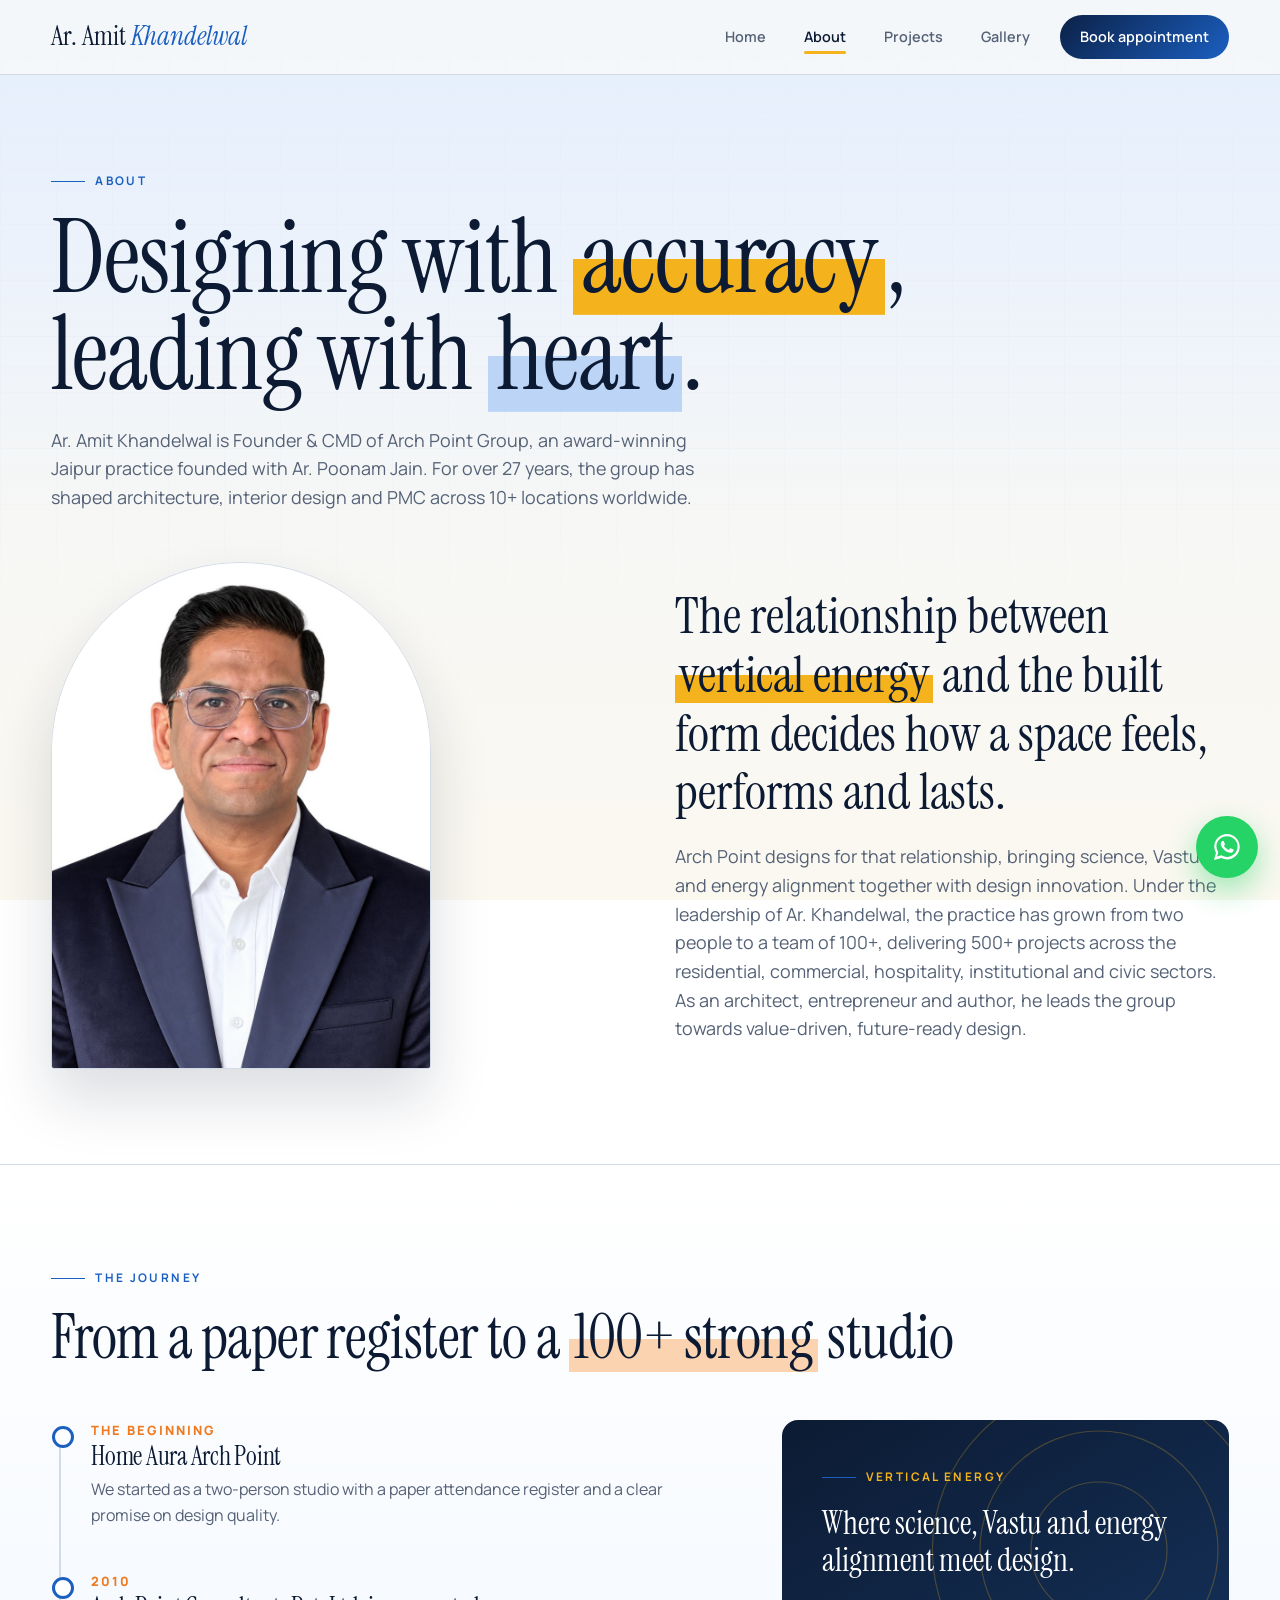
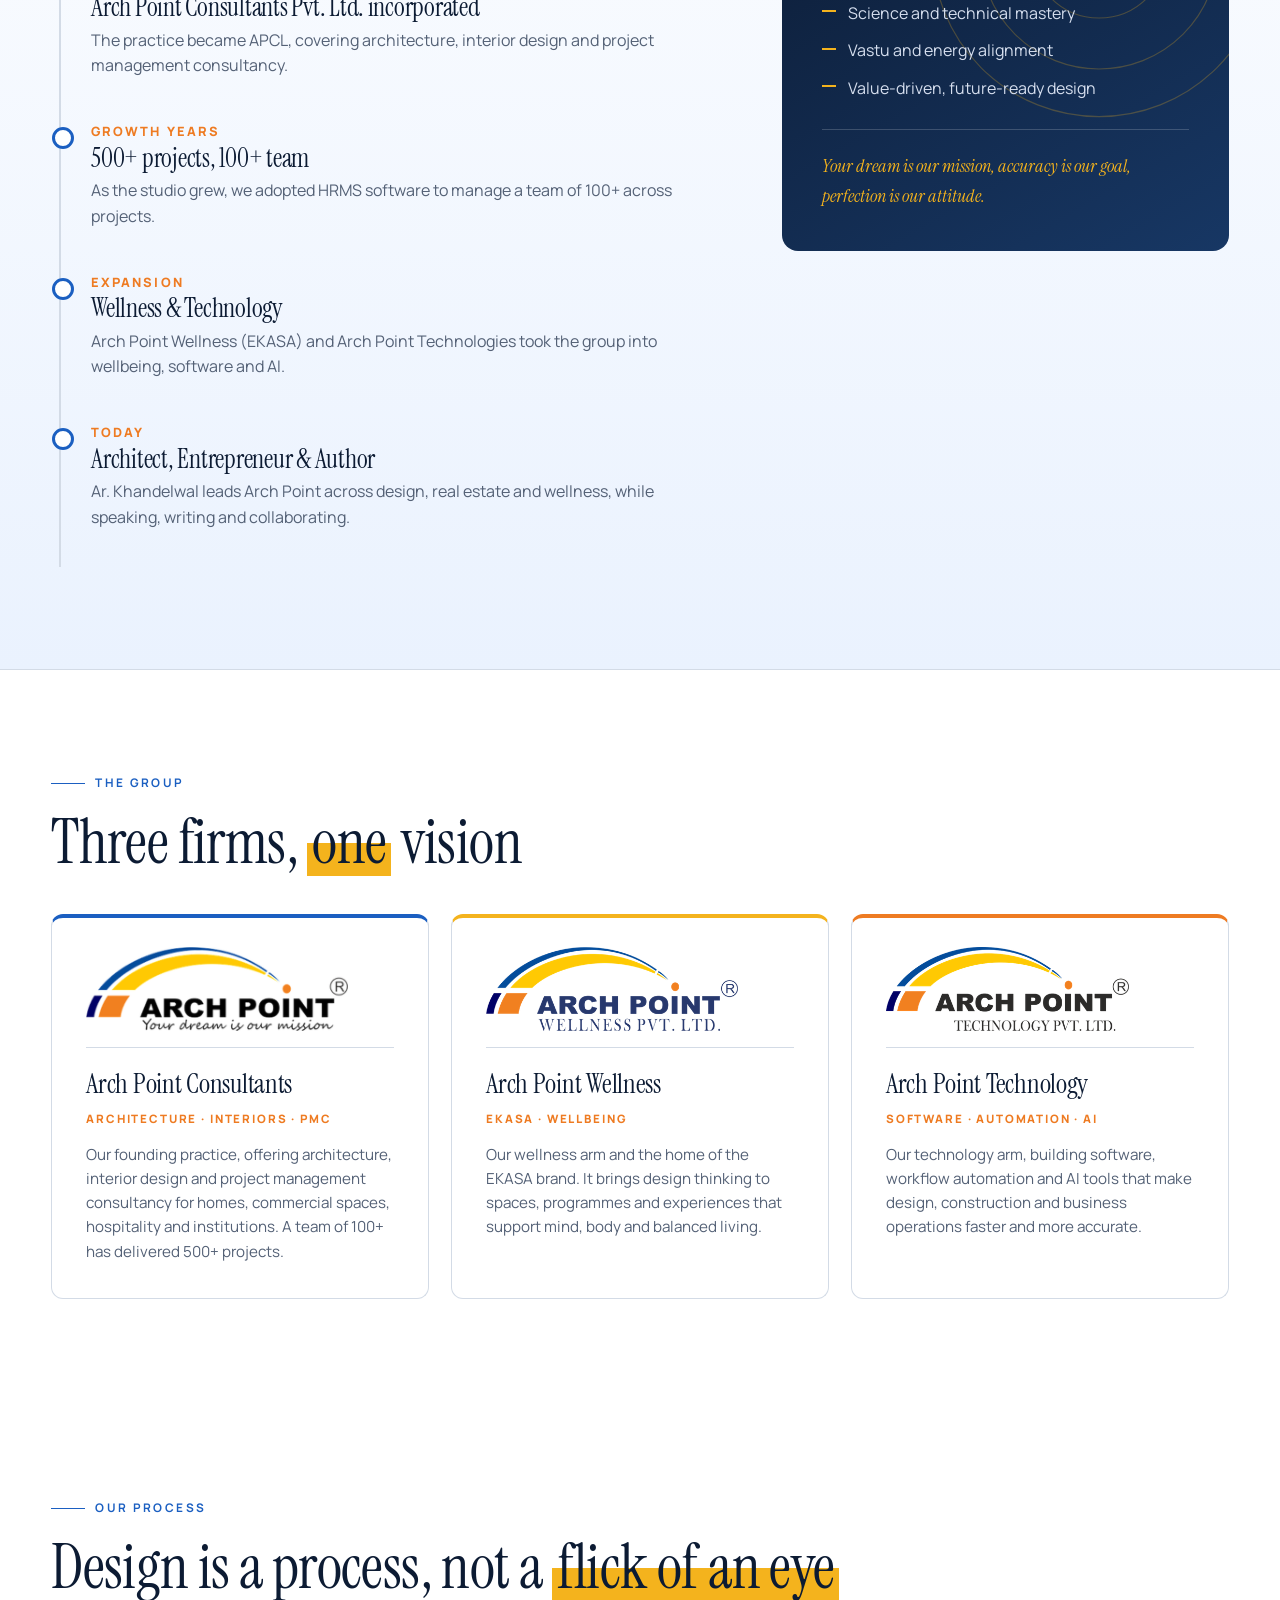
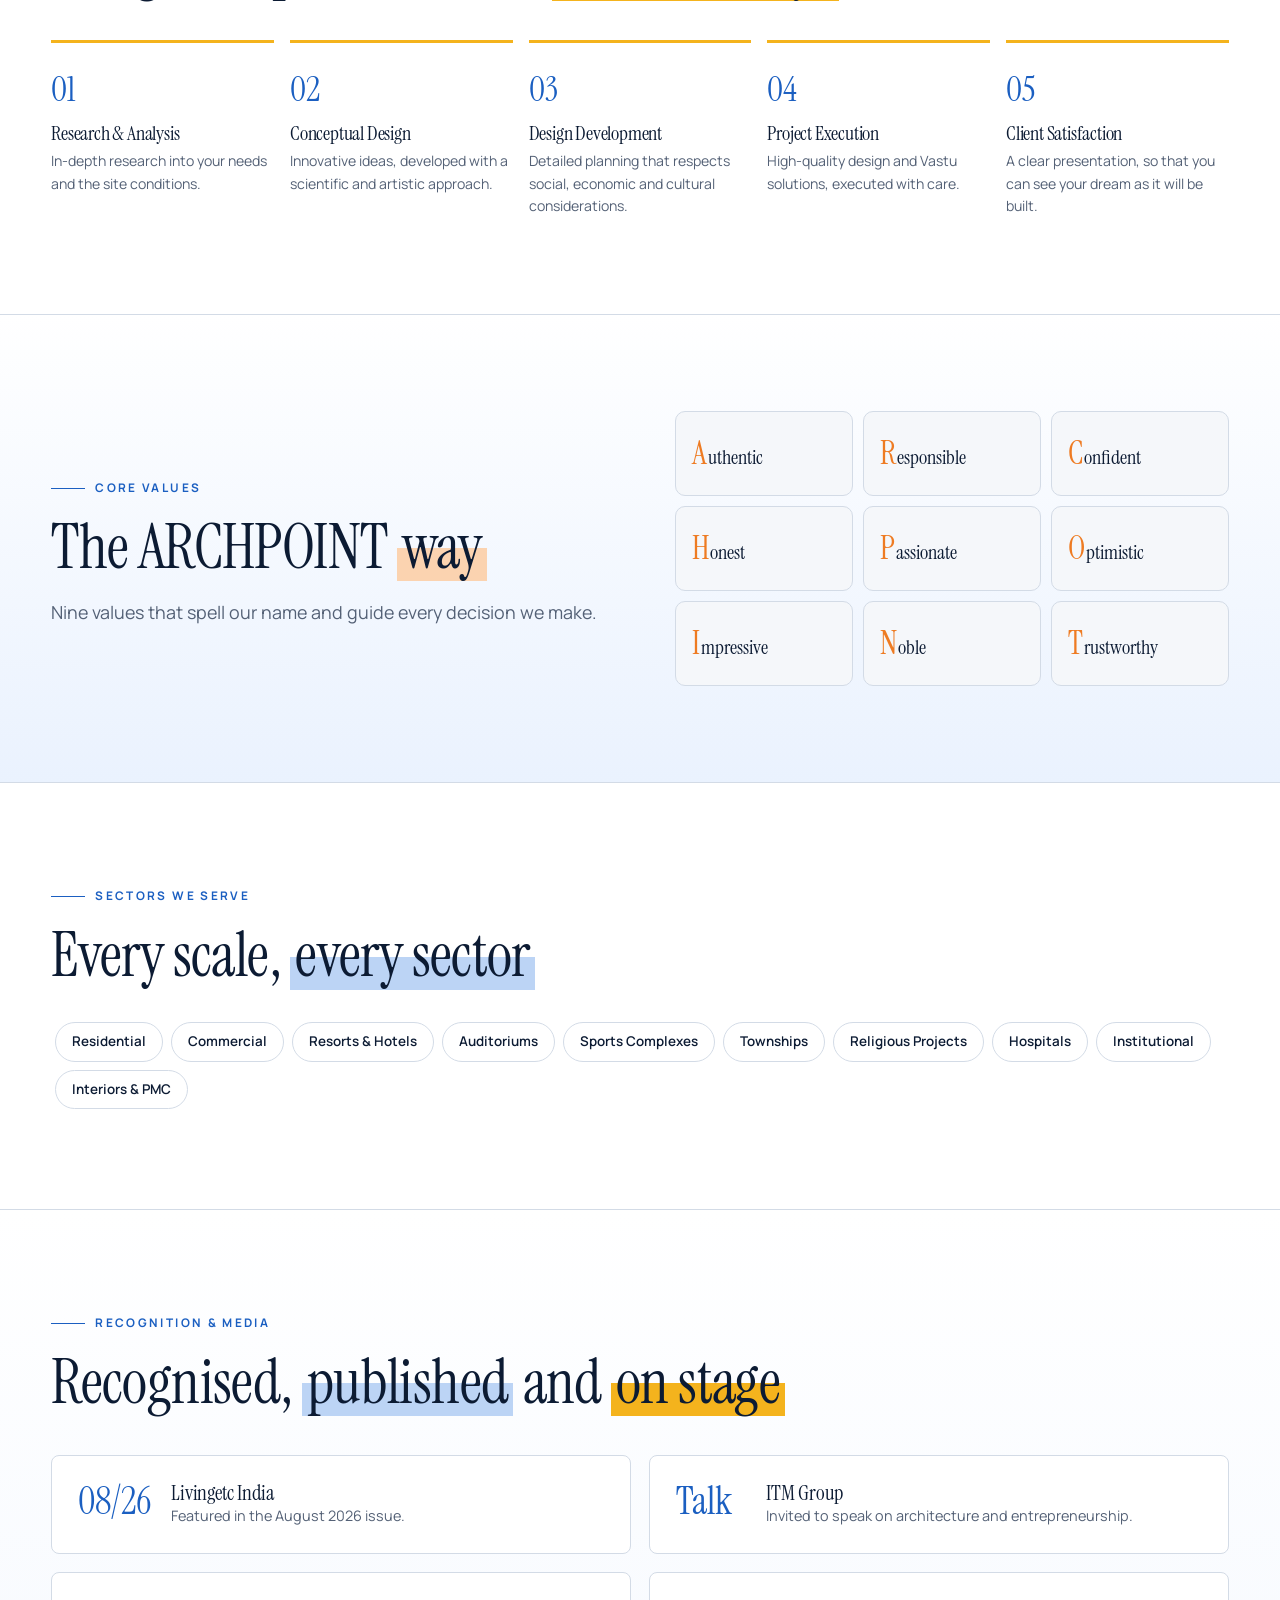
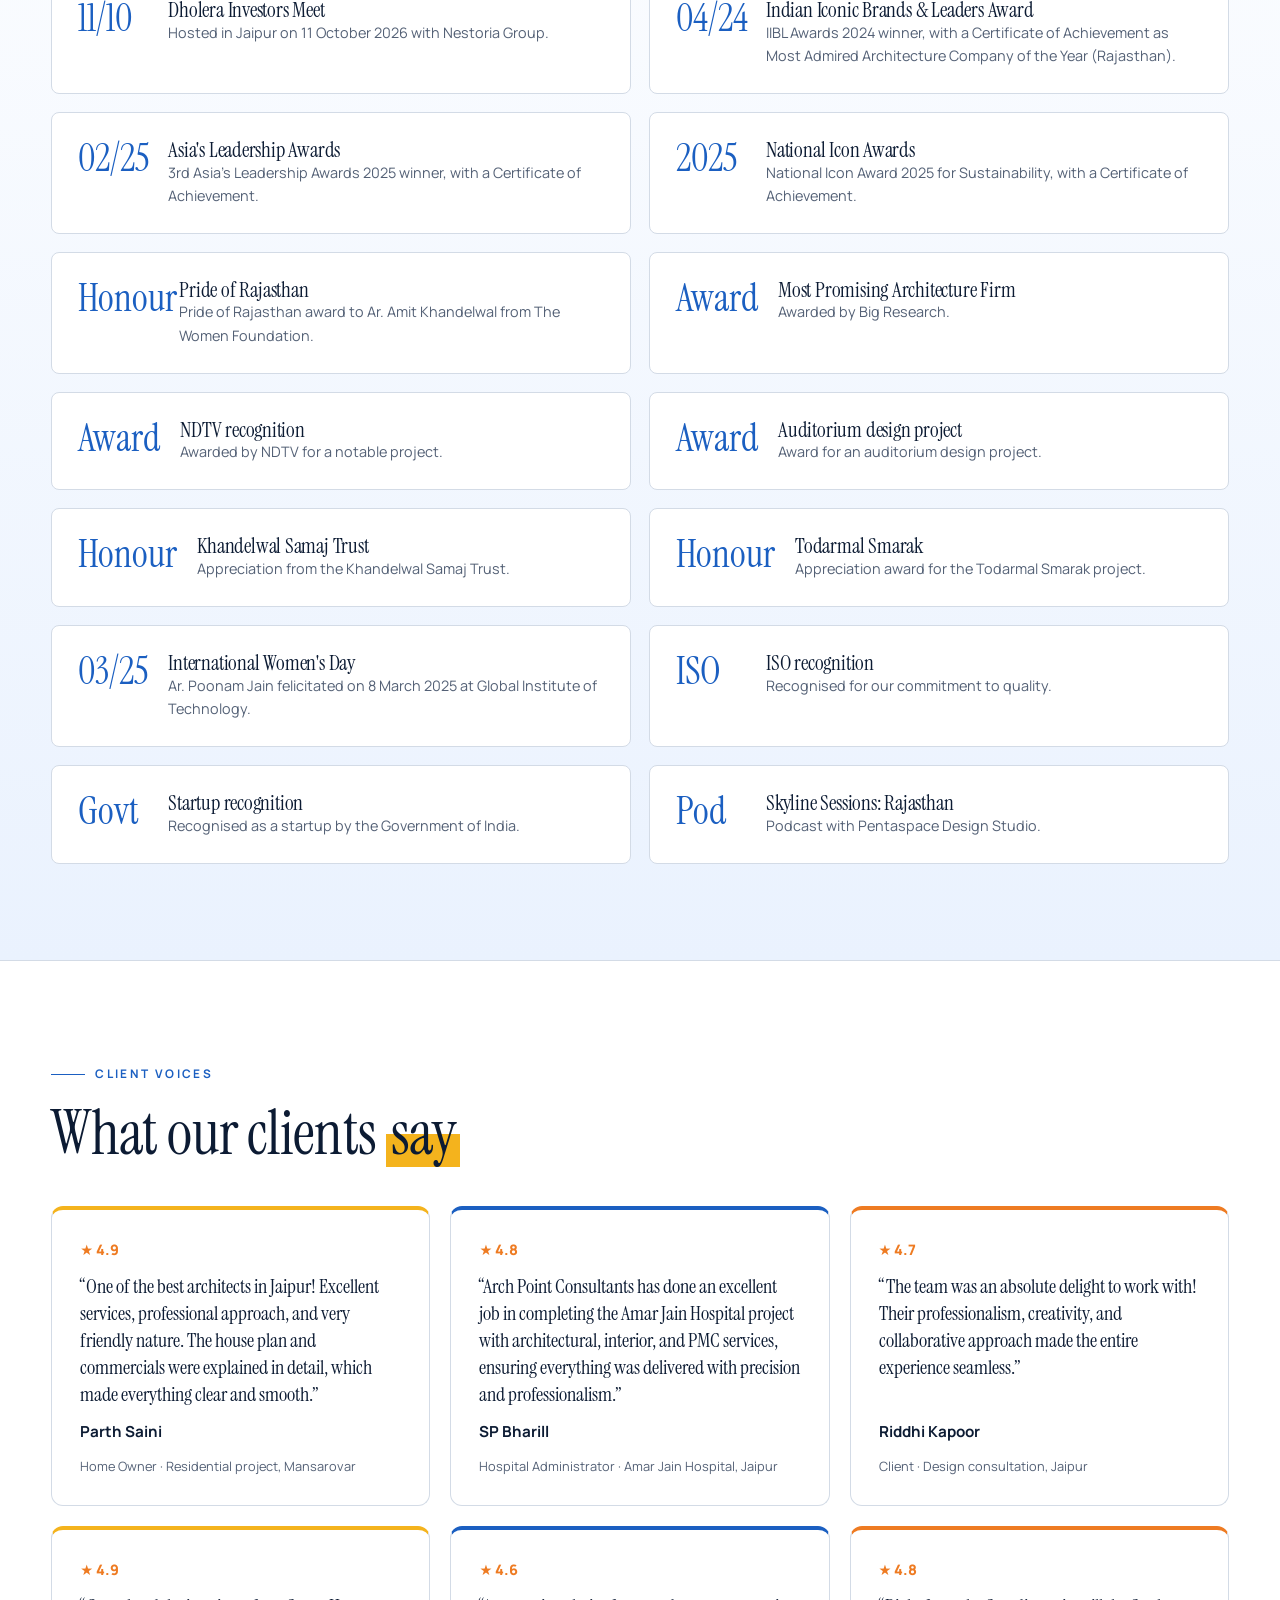
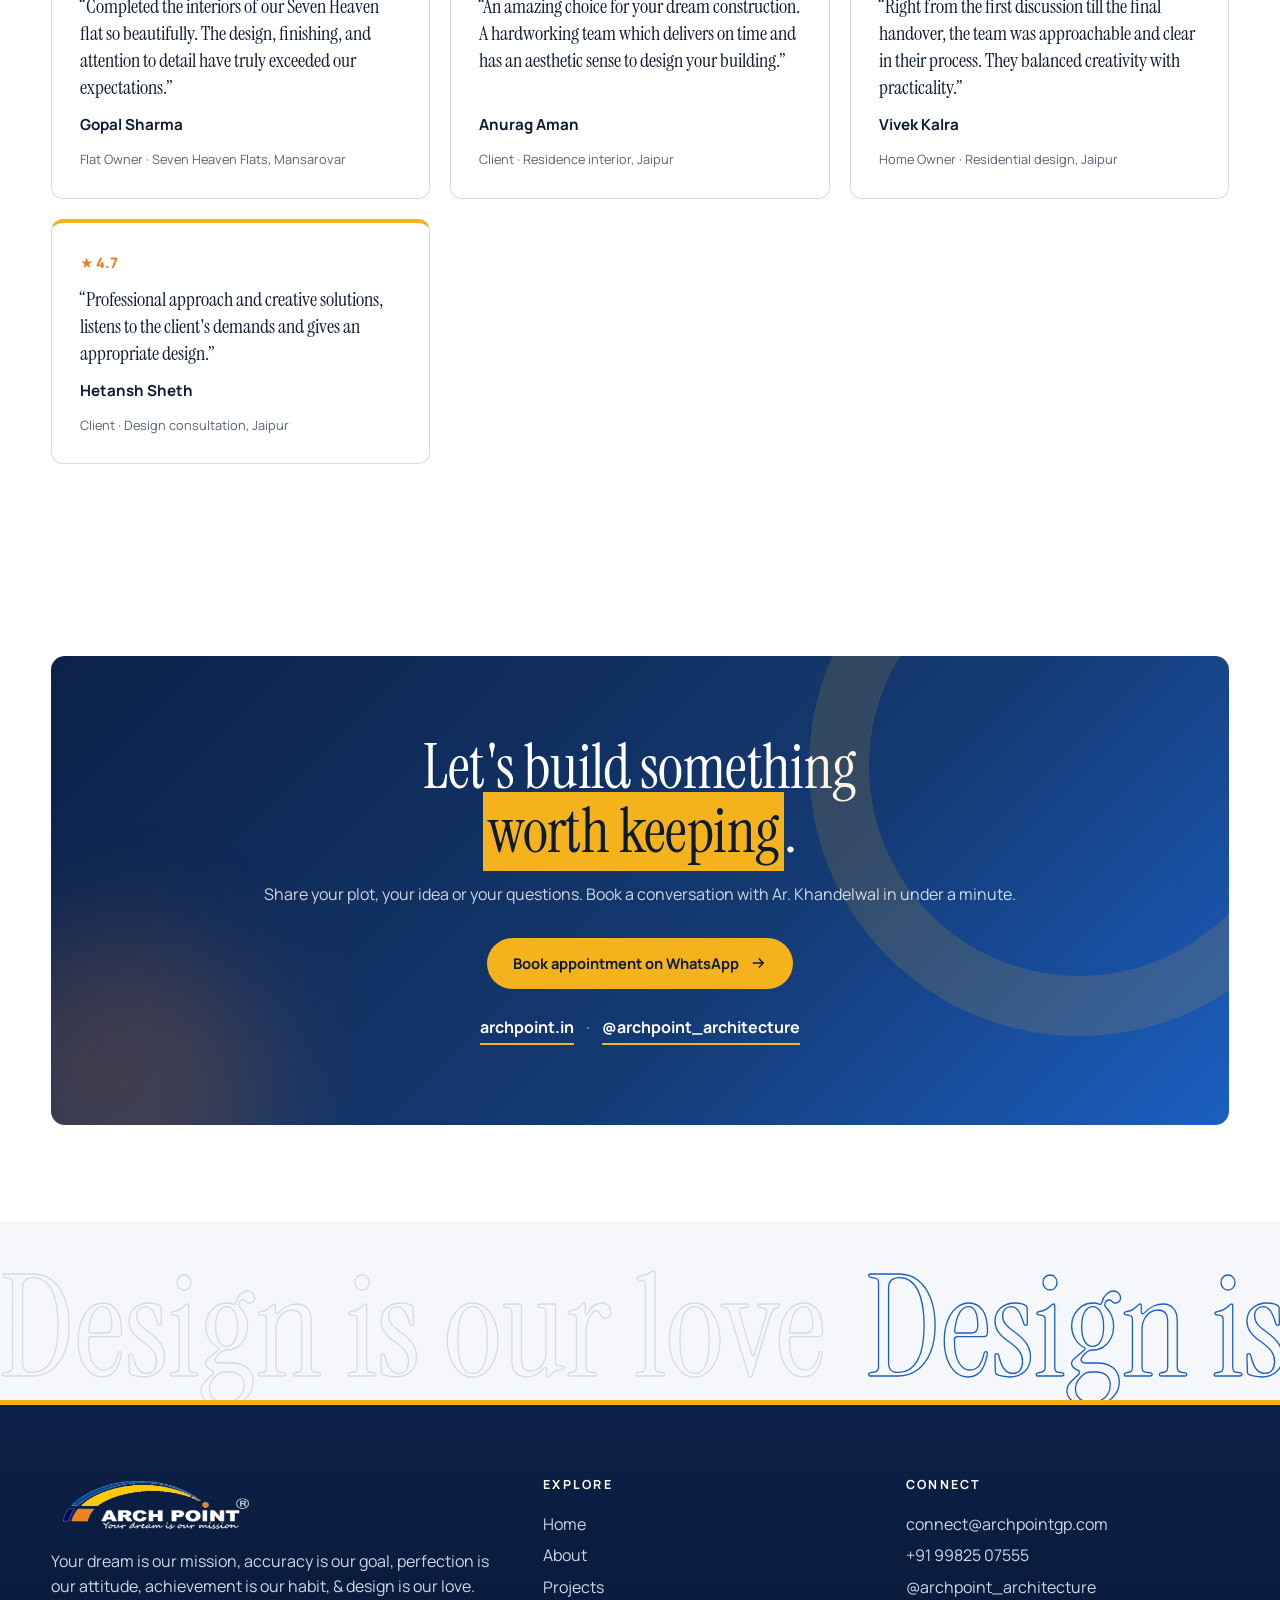
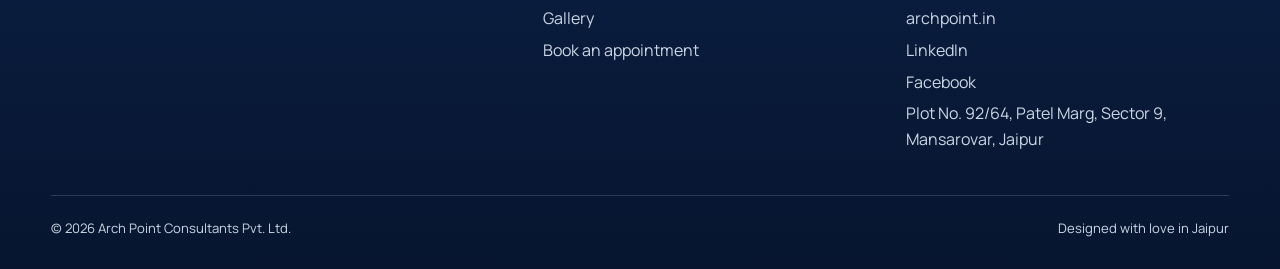
==== commit 2eaefc87: "Richer colour pass: navy sections, warm cream/sand tints, stronger contrast Co-Authored-By: Claude S" ====
--- a/about.html
+++ b/about.html
@@ -1,4 +1,4 @@
-<!DOCTYPE html><html lang="en"><head><meta charset="utf-8"><meta name="viewport" content="width=device-width,initial-scale=1"><title>About | Ar. Amit Khandelwal</title><meta name="description" content="The story of Ar. Amit Khandelwal and Arch Point Consultants Pvt. Ltd.: from Home Aura Arch Point to a 100+ member studio."><meta name="color-scheme" content="light"><link rel="preconnect" href="https://fonts.googleapis.com"><link rel="preconnect" href="https://fonts.gstatic.com" crossorigin><link href="https://fonts.googleapis.com/css2?family=Instrument+Serif:ital@0;1&family=Manrope:wght@400;500;600;700;800&display=swap" rel="stylesheet"><link rel="icon" href="assets/img/logo-apcl.png"><link rel="stylesheet" href="css/site.css?v=48fd881d"></head><body><header class="nav"><div class="wrap"><a class="brand" href="index.html"><span class="bn">Ar. Amit <i>Khandelwal</i></span></a>
+<!DOCTYPE html><html lang="en"><head><meta charset="utf-8"><meta name="viewport" content="width=device-width,initial-scale=1"><title>About | Ar. Amit Khandelwal</title><meta name="description" content="The story of Ar. Amit Khandelwal and Arch Point Consultants Pvt. Ltd.: from Home Aura Arch Point to a 100+ member studio."><meta name="color-scheme" content="light"><link rel="preconnect" href="https://fonts.googleapis.com"><link rel="preconnect" href="https://fonts.gstatic.com" crossorigin><link href="https://fonts.googleapis.com/css2?family=Instrument+Serif:ital@0;1&family=Manrope:wght@400;500;600;700;800&display=swap" rel="stylesheet"><link rel="icon" href="assets/img/logo-apcl.png"><link rel="stylesheet" href="css/site.css?v=d703478c"></head><body><header class="nav"><div class="wrap"><a class="brand" href="index.html"><span class="bn">Ar. Amit <i>Khandelwal</i></span></a>
 <button class="burger" aria-label="Menu"><i></i><i></i></button><nav class="menu"><a href="index.html">Home</a><a href="about.html" class=on>About</a><a href="projects.html">Projects</a><a href="gallery.html">Gallery</a><a class="btn" href="contact.html">Book appointment</a></nav></div></header><main><section class="pagehead"><div class="wrap"><div class="eyebrow">About</div><h1>Designing with <mark class="hl">accuracy</mark>,<br>leading with <mark class="hl b">heart</mark>.</h1><p class="lead">Ar. Amit Khandelwal is Founder &amp; CMD of Arch Point Group, an award-winning Jaipur practice founded with Ar. Poonam Jain. For over 27 years, the group has shaped architecture, interior design and PMC across 10+ locations worldwide.</p></div></section>
 <section style="padding-top:0"><div class="wrap split abt"><div class="portrait" style="margin:0"><div class="arch"><div class="mono">AK</div><img src="assets/amit-2026.jpg" alt="Ar. Amit Khandelwal"></div></div>
 <div class="rv"><p class="bigq">The relationship between <mark class="hl">vertical energy</mark> and the built form decides how a space feels, performs and lasts.</p><p class="lead" style="margin-top:20px">Arch Point designs for that relationship, bringing science, Vastu and energy alignment together with design innovation. Under the leadership of Ar. Khandelwal, the practice has grown from two people to a team of 100+, delivering 500+ projects across the residential, commercial, hospitality, institutional and civic sectors. As an architect, entrepreneur and author, he leads the group towards value-driven, future-ready design.</p></div></div></section>
--- a/css/site.css
+++ b/css/site.css
@@ -438,3 +438,42 @@
 @media(max-width:520px){.hlsec .cs{height:240px}.hrow a{height:140px}}
 @media(prefers-reduced-motion:reduce){.hrow{animation:none}.hmar{overflow-x:auto;-webkit-mask-image:none;mask-image:none}}
 .hlsec{padding-bottom:24px}.awsec{padding-top:0}
+
+/* ===== richer colour pass: same palette, deeper navy, warm tints ===== */
+:root{--navy:#0B2147;--navy2:#143A73;--sky:#E6EFFC;--cream:#FFF4DB;--sand:#FBEFD6}
+body{background:linear-gradient(180deg,#F1F6FD 0%,#FBF8F0 100%) fixed}
+.btn{background:linear-gradient(135deg,var(--navy),var(--blue))}
+.btn:hover{background:linear-gradient(135deg,var(--orange),var(--yellow));color:var(--ink);box-shadow:0 12px 26px rgba(238,123,34,.3)}
+.btn.ghost{background:transparent;color:var(--ink)}.btn.ghost:hover{background:var(--ink);color:#fff}
+.ctab .btn{background:var(--yellow);color:var(--ink)}.ctab .btn:hover{background:#fff}
+.hero .blob.b1{background:linear-gradient(135deg,#FFD66B,#F7A24A);opacity:.55}
+.hero .blob.b2{background:linear-gradient(135deg,#8DB6F2,#5E8FE0);opacity:.45}
+.hero h1 .n2{background:linear-gradient(90deg,var(--blue),#0B3C91);-webkit-background-clip:text;background-clip:text;-webkit-text-fill-color:transparent;color:var(--blue)}
+.ticker{background:linear-gradient(90deg,var(--navy),var(--navy2),var(--navy));border-block:4px solid var(--yellow)}
+.ticker span:nth-child(3n+1){color:var(--yellow)}.ticker span:nth-child(3n+2){color:#fff}.ticker span:nth-child(3n){color:#FFB066;font-style:italic}
+.numbers{background:linear-gradient(135deg,var(--navy),var(--navy2));border:0;box-shadow:0 24px 50px rgba(11,33,71,.25)}
+.numbers div{border-color:rgba(255,255,255,.14)}
+.numbers b{color:#fff}.numbers b sup,.numbers div:nth-child(-n+3) b:after{color:var(--yellow)}
+.numbers small{color:#B9C9E6}.numbers div:after{background:linear-gradient(90deg,var(--yellow),var(--orange))}
+.pagehead{background:linear-gradient(180deg,var(--sky),transparent 90%)}
+.hlsec{background:var(--sky);padding:46px 0 40px;margin-top:40px}
+.awsec{background:linear-gradient(135deg,var(--navy),var(--navy2));padding:36px 0 40px}
+.awsec .eyebrow{color:var(--yellow)}.awsec .eyebrow:before{background:var(--yellow)}
+.hrow img{border-color:rgba(255,255,255,.2);box-shadow:0 10px 24px rgba(0,0,0,.25)}
+section:has(>.wrap.split>.imgrv){background:var(--cream)}
+section:has(.svc){background:linear-gradient(180deg,transparent,var(--sand))}
+section.dots{background-color:var(--sky);background-image:radial-gradient(#C3D5F2 1.2px,transparent 1.2px)}
+section[style*="background:#fff"]{background:linear-gradient(180deg,#fff,#EAF2FE)!important}
+.tc{border-top:4px solid var(--yellow)}.tc:nth-child(3n+2){border-top-color:var(--blue)}.tc:nth-child(3n){border-top-color:var(--orange)}
+.vc .ph{box-shadow:0 14px 30px rgba(11,33,71,.18)}
+.vc .vm b{color:var(--navy)}
+.bx.a{background:linear-gradient(150deg,var(--navy),var(--navy2))}
+.bx.y{background:linear-gradient(135deg,var(--yellow),#FFCB52)}
+.firm{border-top:4px solid var(--blue)}.firm:nth-child(2){border-top-color:var(--yellow)}.firm:nth-child(3){border-top-color:var(--orange)}
+.ctab{background:linear-gradient(135deg,var(--navy),var(--navy2) 60%,#1B5FC1)}
+.ctab:after{content:"";position:absolute;width:300px;height:300px;border-radius:50%;background:var(--orange);opacity:.22;filter:blur(60px);left:-80px;bottom:-110px}
+.quote{background:linear-gradient(135deg,var(--navy),var(--navy2))}
+footer{background:linear-gradient(180deg,var(--navy),#07152F);border-top:5px solid var(--yellow)}
+.filters button.on,.tabs button.on{background:linear-gradient(135deg,var(--navy),var(--blue));color:#fff;border-color:transparent}
+.cs figcaption span,.vc .ph em{color:var(--yellow)}
+.eyebrow{color:var(--blue)}
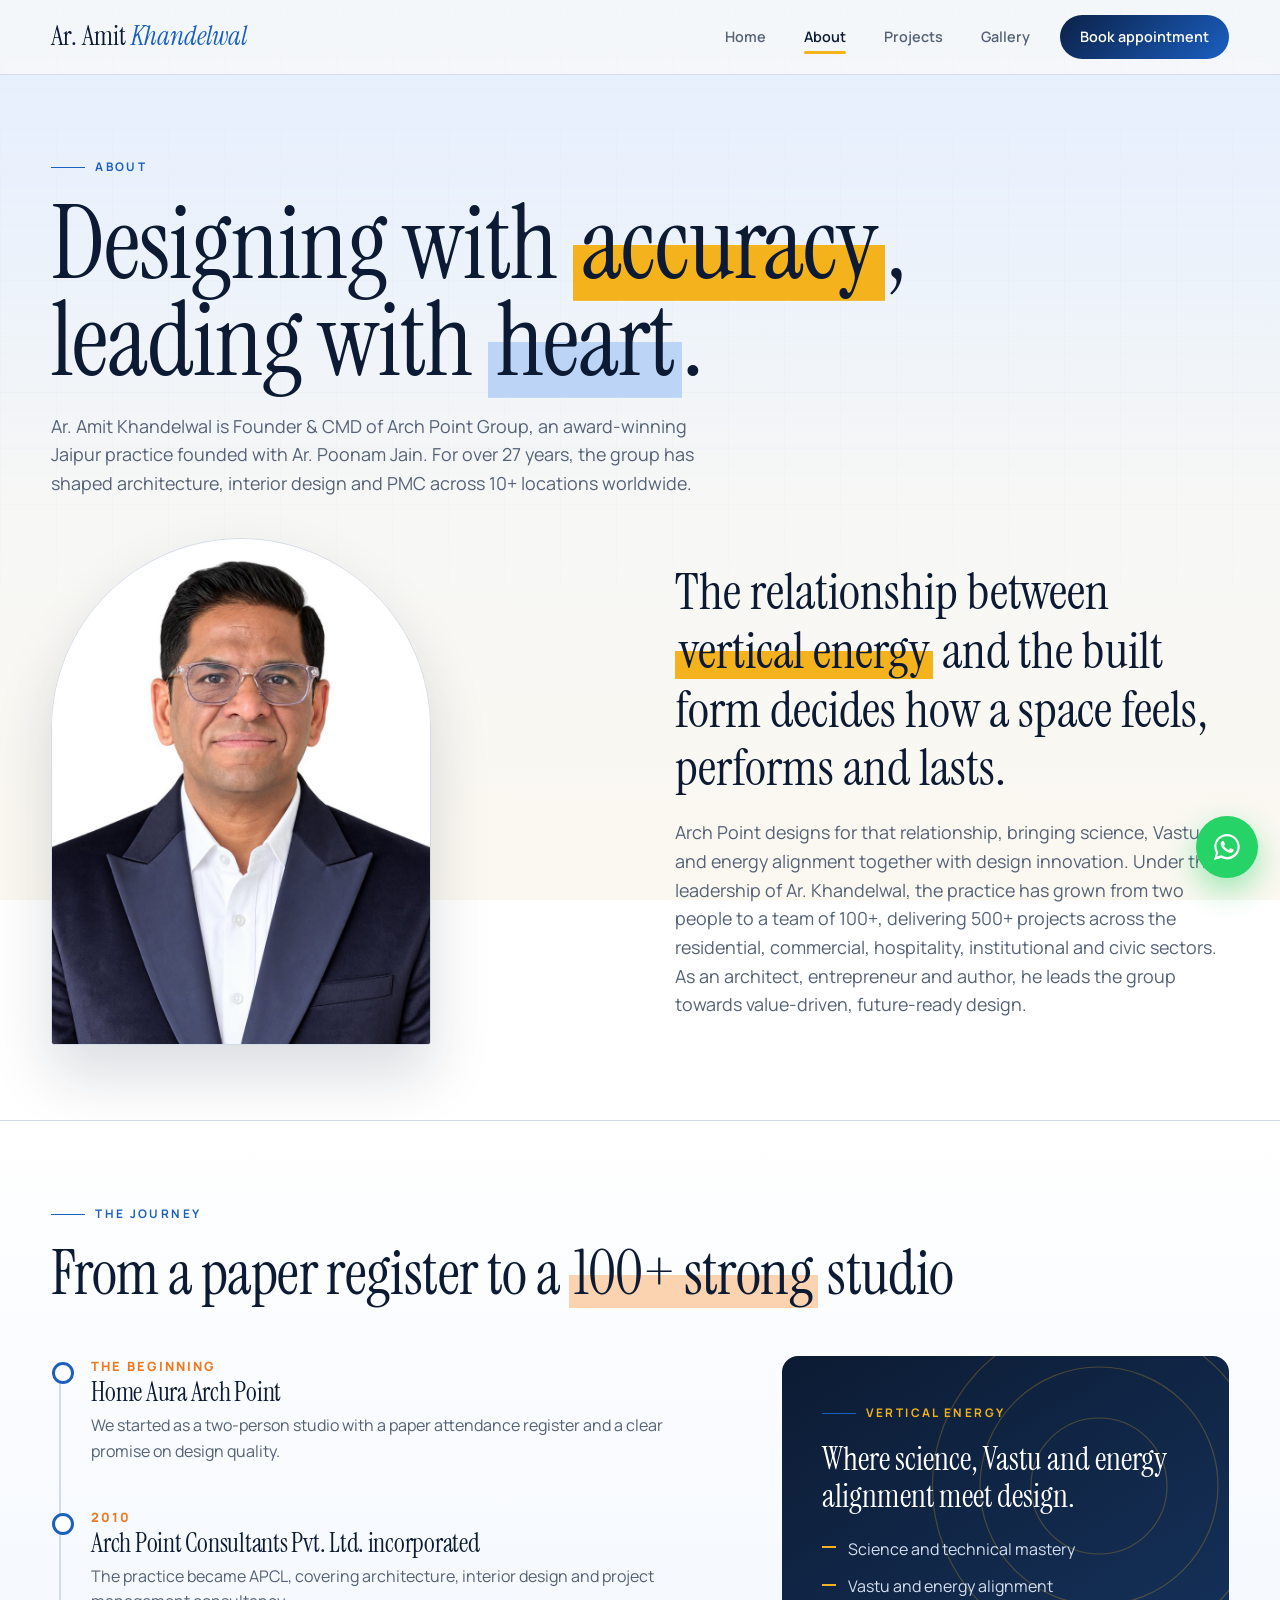
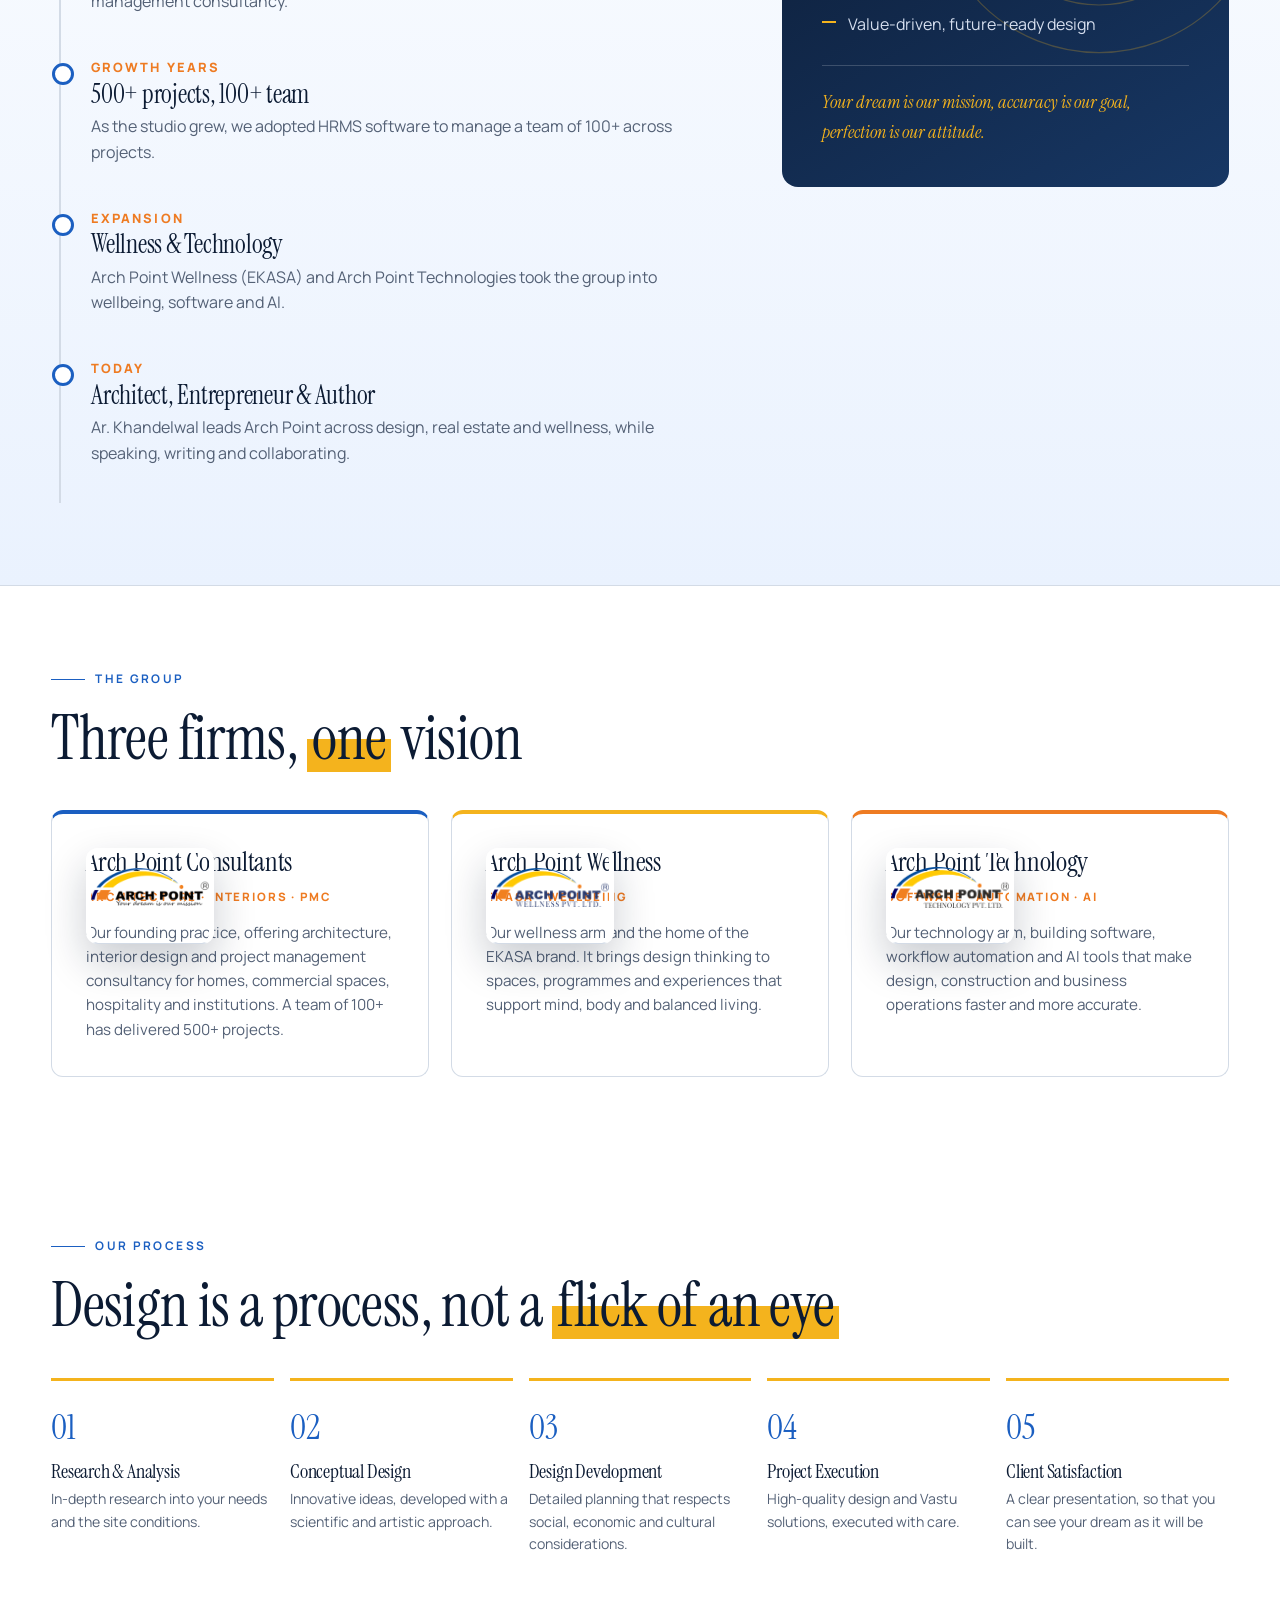
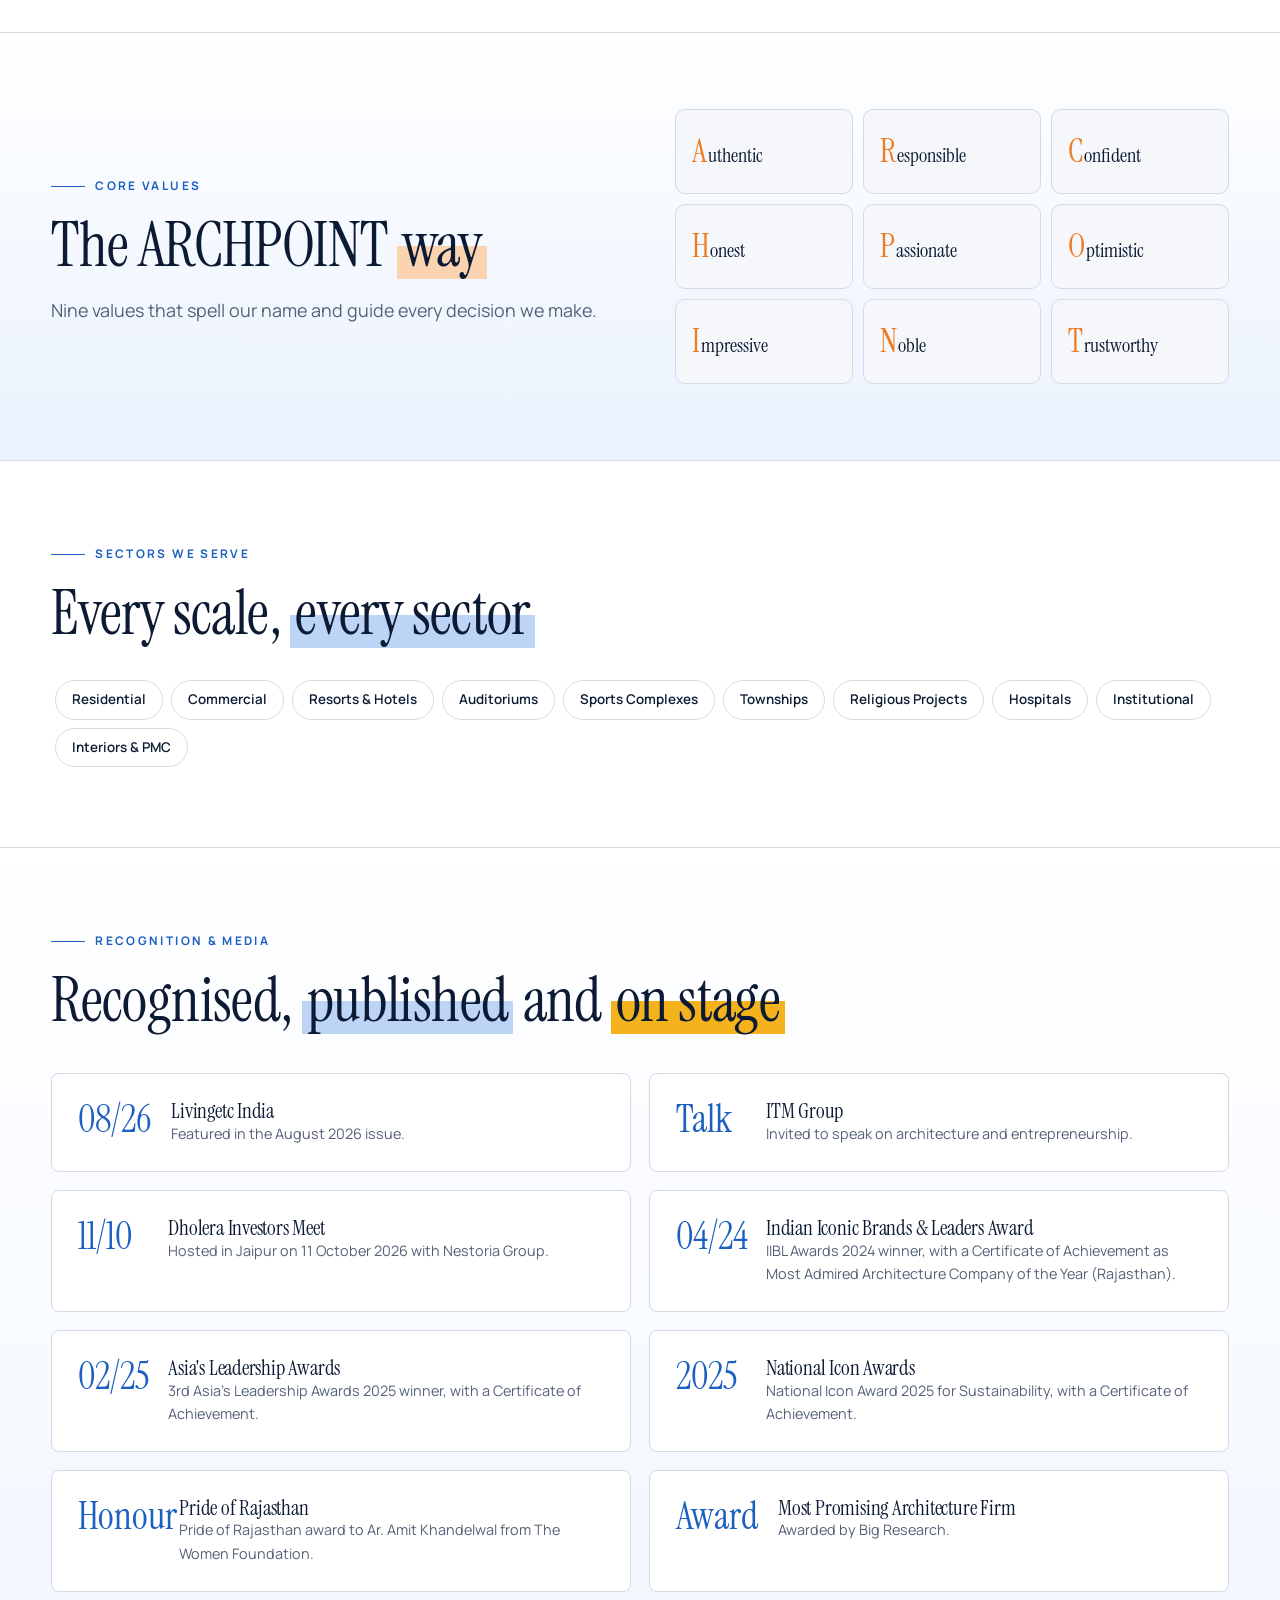
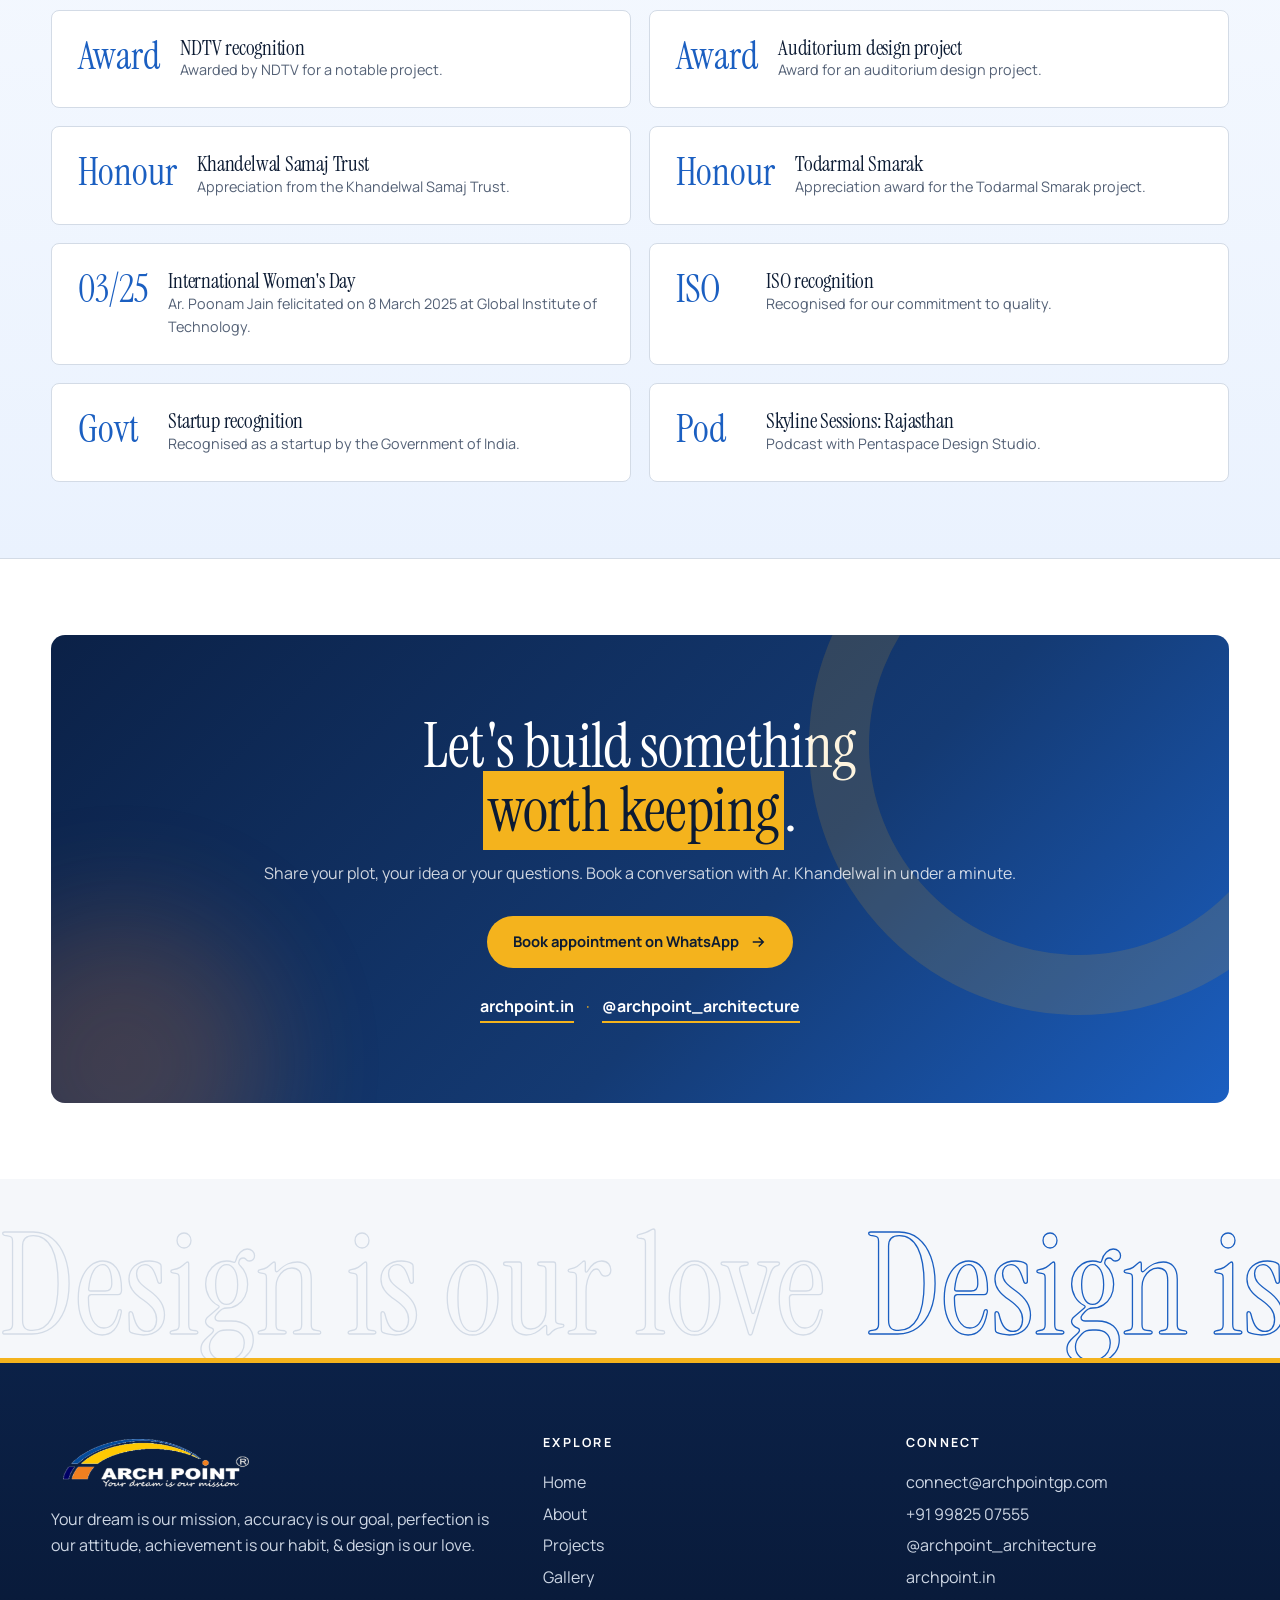
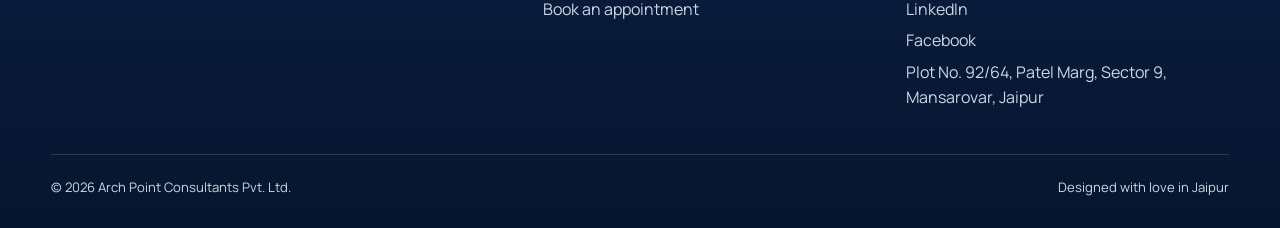
==== commit cdaac97b: "Audit pass: remove duplicate sections, reorder Home (signature work first), hero floating project ph" ====
--- a/about.html
+++ b/about.html
@@ -1,4 +1,4 @@
-<!DOCTYPE html><html lang="en"><head><meta charset="utf-8"><meta name="viewport" content="width=device-width,initial-scale=1"><title>About | Ar. Amit Khandelwal</title><meta name="description" content="The story of Ar. Amit Khandelwal and Arch Point Consultants Pvt. Ltd.: from Home Aura Arch Point to a 100+ member studio."><meta name="color-scheme" content="light"><link rel="preconnect" href="https://fonts.googleapis.com"><link rel="preconnect" href="https://fonts.gstatic.com" crossorigin><link href="https://fonts.googleapis.com/css2?family=Instrument+Serif:ital@0;1&family=Manrope:wght@400;500;600;700;800&display=swap" rel="stylesheet"><link rel="icon" href="assets/img/logo-apcl.png"><link rel="stylesheet" href="css/site.css?v=d703478c"></head><body><header class="nav"><div class="wrap"><a class="brand" href="index.html"><span class="bn">Ar. Amit <i>Khandelwal</i></span></a>
+<!DOCTYPE html><html lang="en"><head><meta charset="utf-8"><meta name="viewport" content="width=device-width,initial-scale=1"><title>About | Ar. Amit Khandelwal</title><meta name="description" content="The story of Ar. Amit Khandelwal and Arch Point Consultants Pvt. Ltd.: from Home Aura Arch Point to a 100+ member studio."><meta name="color-scheme" content="light"><link rel="preconnect" href="https://fonts.googleapis.com"><link rel="preconnect" href="https://fonts.gstatic.com" crossorigin><link href="https://fonts.googleapis.com/css2?family=Instrument+Serif:ital@0;1&family=Manrope:wght@400;500;600;700;800&display=swap" rel="stylesheet"><link rel="icon" href="assets/img/logo-apcl.png"><link rel="stylesheet" href="css/site.css?v=63c90928"></head><body><header class="nav"><div class="wrap"><a class="brand" href="index.html"><span class="bn">Ar. Amit <i>Khandelwal</i></span></a>
 <button class="burger" aria-label="Menu"><i></i><i></i></button><nav class="menu"><a href="index.html">Home</a><a href="about.html" class=on>About</a><a href="projects.html">Projects</a><a href="gallery.html">Gallery</a><a class="btn" href="contact.html">Book appointment</a></nav></div></header><main><section class="pagehead"><div class="wrap"><div class="eyebrow">About</div><h1>Designing with <mark class="hl">accuracy</mark>,<br>leading with <mark class="hl b">heart</mark>.</h1><p class="lead">Ar. Amit Khandelwal is Founder &amp; CMD of Arch Point Group, an award-winning Jaipur practice founded with Ar. Poonam Jain. For over 27 years, the group has shaped architecture, interior design and PMC across 10+ locations worldwide.</p></div></section>
 <section style="padding-top:0"><div class="wrap split abt"><div class="portrait" style="margin:0"><div class="arch"><div class="mono">AK</div><img src="assets/amit-2026.jpg" alt="Ar. Amit Khandelwal"></div></div>
 <div class="rv"><p class="bigq">The relationship between <mark class="hl">vertical energy</mark> and the built form decides how a space feels, performs and lasts.</p><p class="lead" style="margin-top:20px">Arch Point designs for that relationship, bringing science, Vastu and energy alignment together with design innovation. Under the leadership of Ar. Khandelwal, the practice has grown from two people to a team of 100+, delivering 500+ projects across the residential, commercial, hospitality, institutional and civic sectors. As an architect, entrepreneur and author, he leads the group towards value-driven, future-ready design.</p></div></div></section>
@@ -27,7 +27,6 @@
 <div><span class="d">ISO</span><div><h3>ISO recognition</h3><p>Recognised for our commitment to quality.</p></div></div>
 <div><span class="d">Govt</span><div><h3>Startup recognition</h3><p>Recognised as a startup by the Government of India.</p></div></div>
 <div><span class="d">Pod</span><div><h3>Skyline Sessions: Rajasthan</h3><p>Podcast with Pentaspace Design Studio.</p></div></div></div></div></section>
-<section id="voices"><div class="wrap"><div class="eyebrow">Client voices</div><h2 class="rv">What our clients <mark class="hl">say</mark></h2><div class="tgrid" style="margin-top:40px"><article class="tc rv"><div class="st">&#9733; 4.9</div><p>&ldquo;One of the best architects in Jaipur! Excellent services, professional approach, and very friendly nature. The house plan and commercials were explained in detail, which made everything clear and smooth.&rdquo;</p><b>Parth Saini</b><span>Home Owner &middot; Residential project, Mansarovar</span></article><article class="tc rv"><div class="st">&#9733; 4.8</div><p>&ldquo;Arch Point Consultants has done an excellent job in completing the Amar Jain Hospital project with architectural, interior, and PMC services, ensuring everything was delivered with precision and professionalism.&rdquo;</p><b>SP Bharill</b><span>Hospital Administrator &middot; Amar Jain Hospital, Jaipur</span></article><article class="tc rv"><div class="st">&#9733; 4.7</div><p>&ldquo;The team was an absolute delight to work with! Their professionalism, creativity, and collaborative approach made the entire experience seamless.&rdquo;</p><b>Riddhi Kapoor</b><span>Client &middot; Design consultation, Jaipur</span></article><article class="tc rv"><div class="st">&#9733; 4.9</div><p>&ldquo;Completed the interiors of our Seven Heaven flat so beautifully. The design, finishing, and attention to detail have truly exceeded our expectations.&rdquo;</p><b>Gopal Sharma</b><span>Flat Owner &middot; Seven Heaven Flats, Mansarovar</span></article><article class="tc rv"><div class="st">&#9733; 4.6</div><p>&ldquo;An amazing choice for your dream construction. A hardworking team which delivers on time and has an aesthetic sense to design your building.&rdquo;</p><b>Anurag Aman</b><span>Client &middot; Residence interior, Jaipur</span></article><article class="tc rv"><div class="st">&#9733; 4.8</div><p>&ldquo;Right from the first discussion till the final handover, the team was approachable and clear in their process. They balanced creativity with practicality.&rdquo;</p><b>Vivek Kalra</b><span>Home Owner &middot; Residential design, Jaipur</span></article><article class="tc rv"><div class="st">&#9733; 4.7</div><p>&ldquo;Professional approach and creative solutions, listens to the client's demands and gives an appropriate design.&rdquo;</p><b>Hetansh Sheth</b><span>Client &middot; Design consultation, Jaipur</span></article></div></div></section>
 <section><div class="wrap"><div class="ctab rv"><h2>Let's build something <mark class="hl full" style="color:#0C1B33">worth keeping</mark>.</h2><p>Share your plot, your idea or your questions. Book a conversation with Ar. Khandelwal in under a minute.</p><a class="btn" href="contact.html">Book appointment on WhatsApp <svg width="18" height="18" viewBox="0 0 24 24" fill="none" stroke="currentColor" stroke-width="2"><path d="M5 12h14M13 6l6 6-6 6"/></svg></a><p class="soc"><a href="https://archpoint.in" target="_blank" rel="noopener">archpoint.in</a><span>&middot;</span><a href="https://instagram.com/archpoint_architecture" target="_blank" rel="noopener">@archpoint_architecture</a></p></div></div></section></main><div class="wmw"><div class="wm"><span>Design is our love</span><span>Design is our love</span><span>Design is our love</span><span>Design is our love</span></div></div><footer><div class="wrap"><div><img class="plogo" src="assets/img/logo-primary-light.png" alt="Arch Point Consultants Pvt. Ltd."><p>Your dream is our mission, accuracy is our goal, perfection is our attitude, achievement is our habit, &amp; design is our love.</p></div>
 <div><h4>Explore</h4><a href="index.html">Home</a><a href="about.html">About</a><a href="projects.html">Projects</a><a href="gallery.html">Gallery</a><a href="contact.html">Book an appointment</a></div>
 <div><h4>Connect</h4><a href="mailto:connect@archpointgp.com">connect@archpointgp.com</a><a href="tel:+919982507555">+91 99825 07555</a><a href="https://instagram.com/archpoint_architecture" target="_blank" rel="noopener">@archpoint_architecture</a><a href="https://archpoint.in" target="_blank" rel="noopener">archpoint.in</a><a href="https://www.linkedin.com/company/14409093" target="_blank" rel="noopener">LinkedIn</a><a href="https://www.facebook.com/teamarchpoint/" target="_blank" rel="noopener">Facebook</a><a>Plot No. 92/64, Patel Marg, Sector 9, Mansarovar, Jaipur</a></div>
--- a/css/site.css
+++ b/css/site.css
@@ -12,7 +12,7 @@
 .eyebrow{display:inline-flex;align-items:center;gap:10px;font-size:.74rem;letter-spacing:.2em;text-transform:uppercase;color:var(--blue);font-weight:700;margin-bottom:18px}
 .eyebrow:before{content:"";width:34px;height:1px;background:var(--blue)}
 .lead{font-size:1.12rem;color:var(--muted);max-width:60ch}
-section{padding:96px 0;position:relative}
+section{padding:76px 0;position:relative}
 /* nav */
 .nav{position:fixed;top:0;left:0;right:0;z-index:50;background:rgba(245,247,250,.86);backdrop-filter:blur(12px);border-bottom:1px solid var(--line)}
 .nav .wrap{display:flex;align-items:center;justify-content:space-between;height:74px}
@@ -371,7 +371,7 @@
 .vc .vm{display:block;padding:12px 2px 0}
 .vc .vm b{display:block;font-family:var(--serif);font-weight:400;font-size:1.3rem;line-height:1.15}
 .vc .vm small{display:block;margin-top:4px;font-size:.68rem;letter-spacing:.14em;text-transform:uppercase;color:var(--orange);font-weight:800}
-.vstrip{display:grid;grid-template-columns:repeat(5,minmax(0,1fr));gap:18px}
+.vstrip{display:grid;grid-template-columns:repeat(4,minmax(0,1fr));gap:22px}
 .vgrid{display:grid;grid-template-columns:repeat(3,minmax(0,1fr));gap:30px 22px}
 .vc:target .ph{outline:3px solid var(--yellow);outline-offset:3px}
 .pk{background:none;border:0;padding:0;font:inherit;text-align:left;cursor:pointer}
@@ -392,7 +392,7 @@
 @media(hover:none){.cb{display:none}}
 @media(max-width:900px){
  .vstrip{grid-template-columns:repeat(6,minmax(0,1fr));gap:14px 10px}
- .vstrip .vc{grid-column:span 2}.vstrip .vc:nth-child(-n+2){grid-column:span 3}
+ .vstrip .vc{grid-column:span 3}
  .vstrip .vc .ph{aspect-ratio:1/1}.vstrip .vc .ph img{aspect-ratio:1/1}
  .vgrid{grid-template-columns:repeat(2,minmax(0,1fr));gap:18px 12px}
  .cs{height:300px}
@@ -477,3 +477,25 @@
 .filters button.on,.tabs button.on{background:linear-gradient(135deg,var(--navy),var(--blue));color:#fff;border-color:transparent}
 .cs figcaption span,.vc .ph em{color:var(--yellow)}
 .eyebrow{color:var(--blue)}
+
+/* ui icons (Lucide, inlined) + spacing */
+.ic{flex:none;stroke-width:1.8}
+.svc a>i{width:54px;height:54px;border-radius:50%;display:grid;place-items:center;background:var(--sky);color:var(--blue);font-style:normal;transition:.35s}
+.svc a:hover>i{background:var(--ink);color:var(--yellow)}
+.numbers>div{position:relative}.numbers .ic{display:block;width:26px;height:26px;margin-bottom:14px;color:var(--yellow)}
+.info small{display:flex;align-items:center;gap:8px}.info small .ic{width:16px;height:16px;color:var(--blue)}
+.pagehead{padding:76px 0 40px}footer{margin-top:0}
+.band{padding:28px 0}
+
+/* gallery: featured + 6-col rhythm */
+.vgrid{grid-template-columns:repeat(6,minmax(0,1fr))}
+.vgrid .vc{grid-column:span 2}.vgrid .vc:nth-child(n+8){grid-column:span 3}
+.vgrid .vc.vfeat{grid-column:1/-1}
+.vfeat .ph{aspect-ratio:21/9;border-radius:14px}.vfeat .ph img{aspect-ratio:21/9;object-position:center 40%}
+.vfeat .vm{position:absolute;left:0;right:0;bottom:0;padding:70px 34px 26px;background:linear-gradient(0deg,rgba(11,33,71,.88),transparent);border-radius:0 0 14px 14px;color:#fff}
+.vfeat{position:relative}.vfeat .vm b{color:#fff;font-size:clamp(1.8rem,4vw,3rem)}.vfeat .vm small{color:var(--yellow)}
+.vgrid .vc:nth-child(n+8) .ph,.vgrid .vc:nth-child(n+8) .ph img{aspect-ratio:3/2}
+/* hero floating project photos */
+.fl{position:absolute;width:128px;aspect-ratio:4/3;object-fit:cover;border:5px solid #fff;border-radius:12px;box-shadow:0 18px 40px rgba(12,27,51,.22);z-index:3;animation:bob 6s ease-in-out infinite}
+.fl.f1{left:-74px;top:10%}.fl.f2{right:-34px;top:2%;animation-delay:-2s;width:112px;aspect-ratio:1}.fl.f3{left:-46px;bottom:20%;animation-delay:-4s;width:110px}
+@media(max-width:900px){.fl.f1{left:-8px;top:2%;width:92px}.fl.f2{right:-4px;top:-2%;width:84px}.fl.f3{left:-6px;bottom:16%;width:84px}.vgrid{grid-template-columns:repeat(2,minmax(0,1fr))}.vgrid .vc,.vgrid .vc:nth-child(n+8){grid-column:span 1}.vgrid .vc.vfeat{grid-column:1/-1}.vfeat .ph,.vfeat .ph img{aspect-ratio:4/3}.vgrid .vc:nth-child(n+8) .ph,.vgrid .vc:nth-child(n+8) .ph img{aspect-ratio:4/5}.vfeat .vm{padding:50px 18px 18px}}
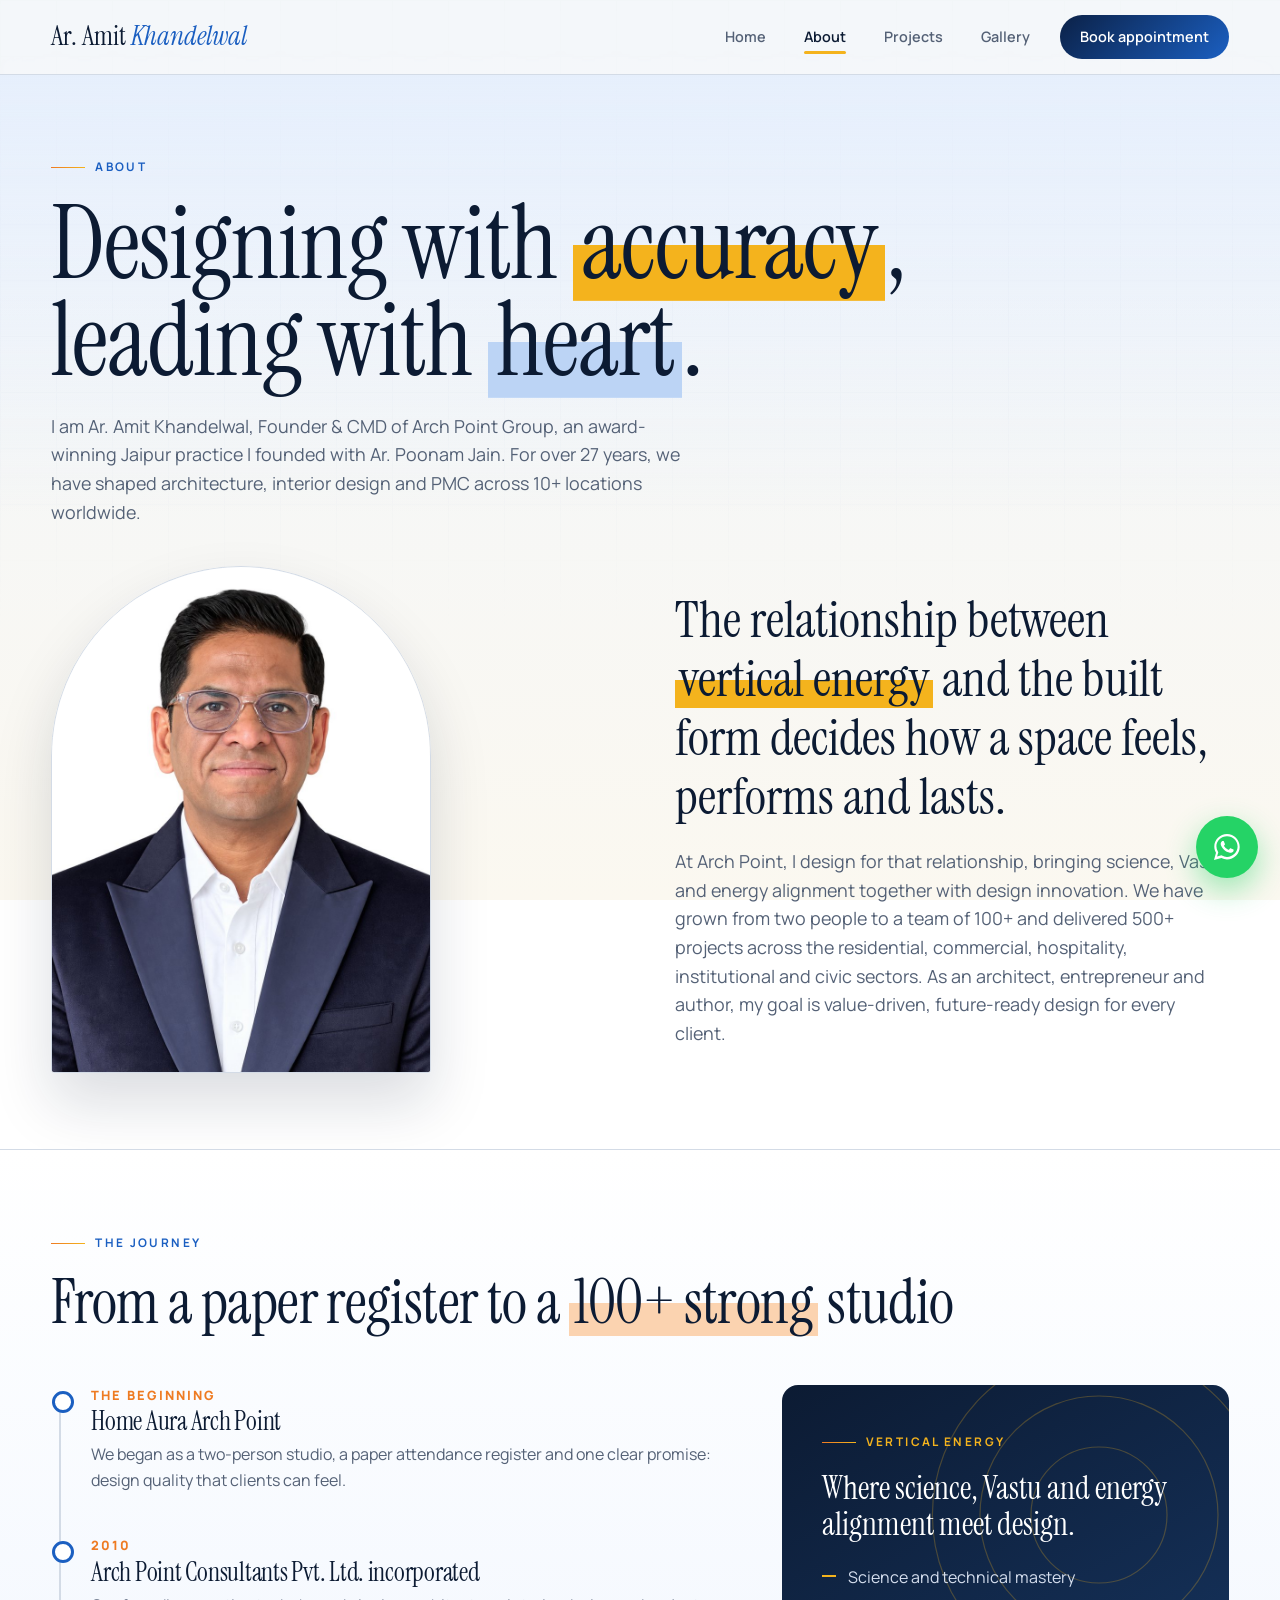
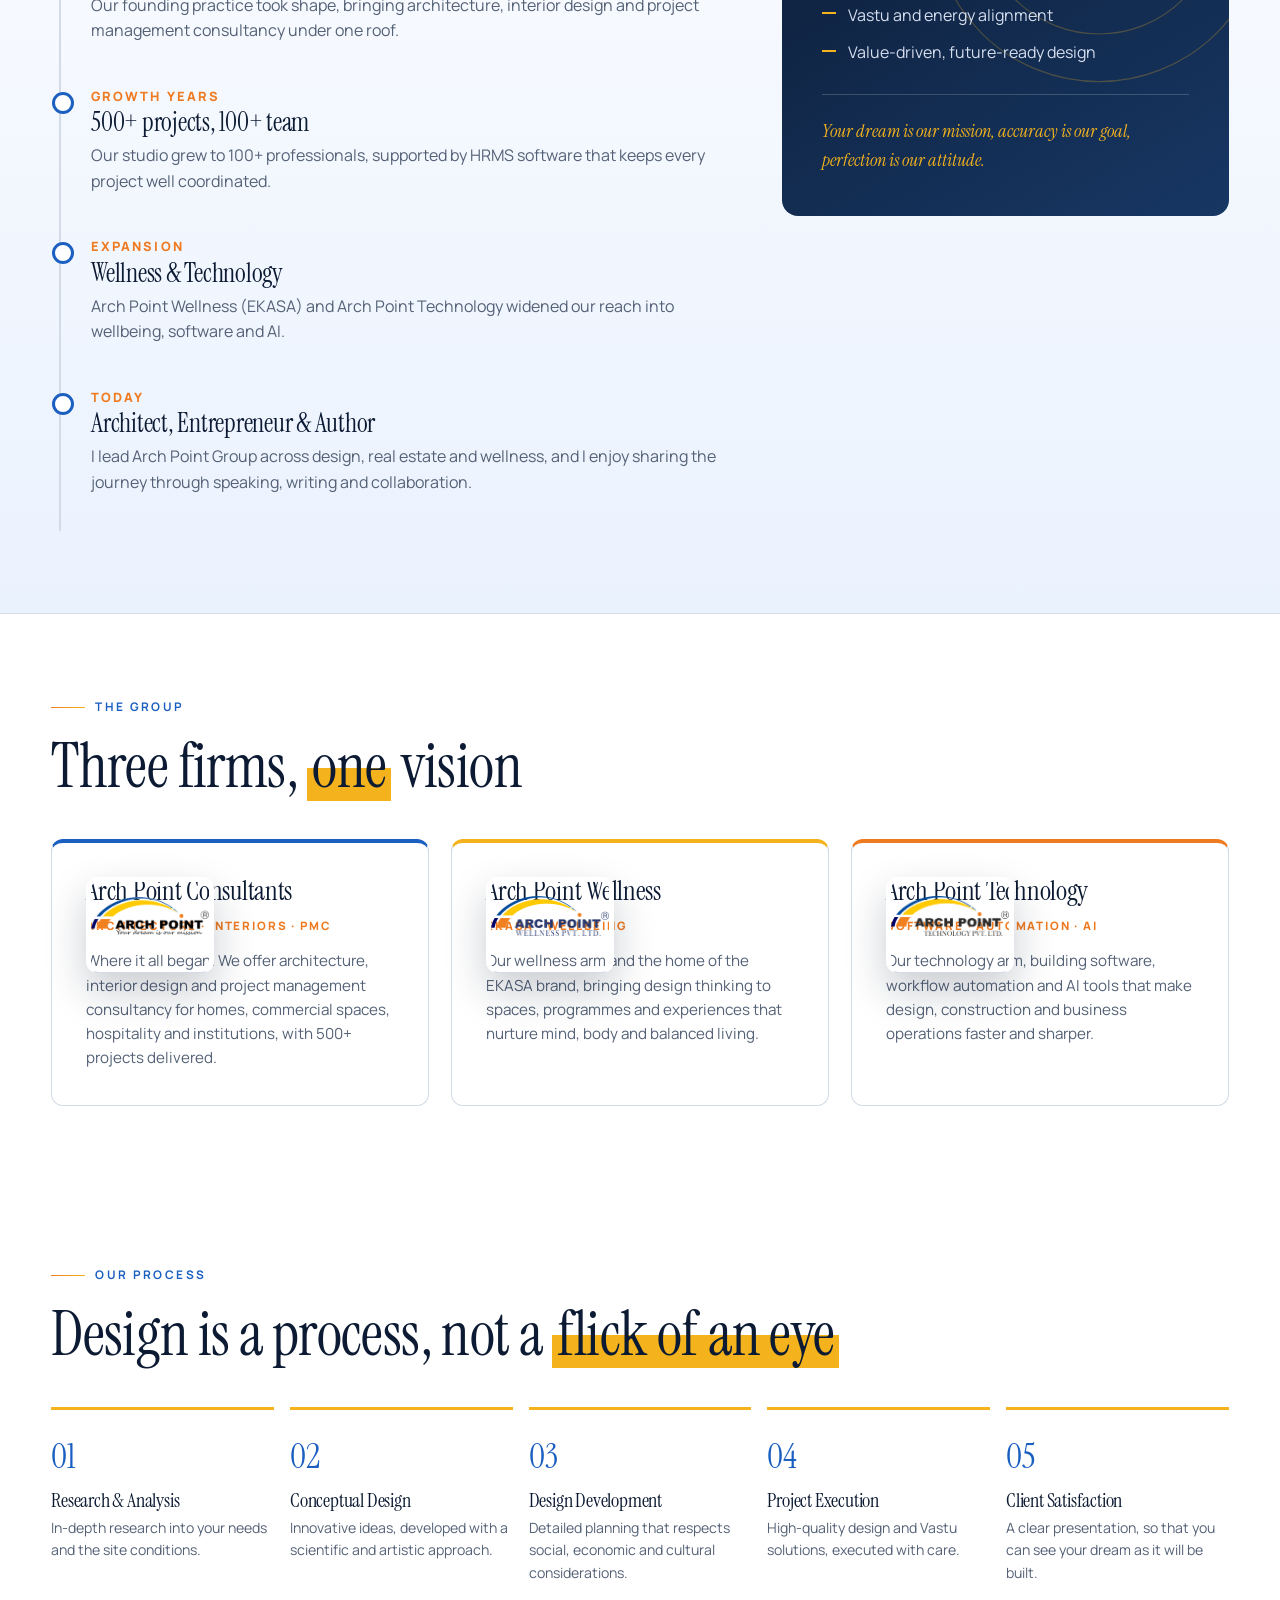
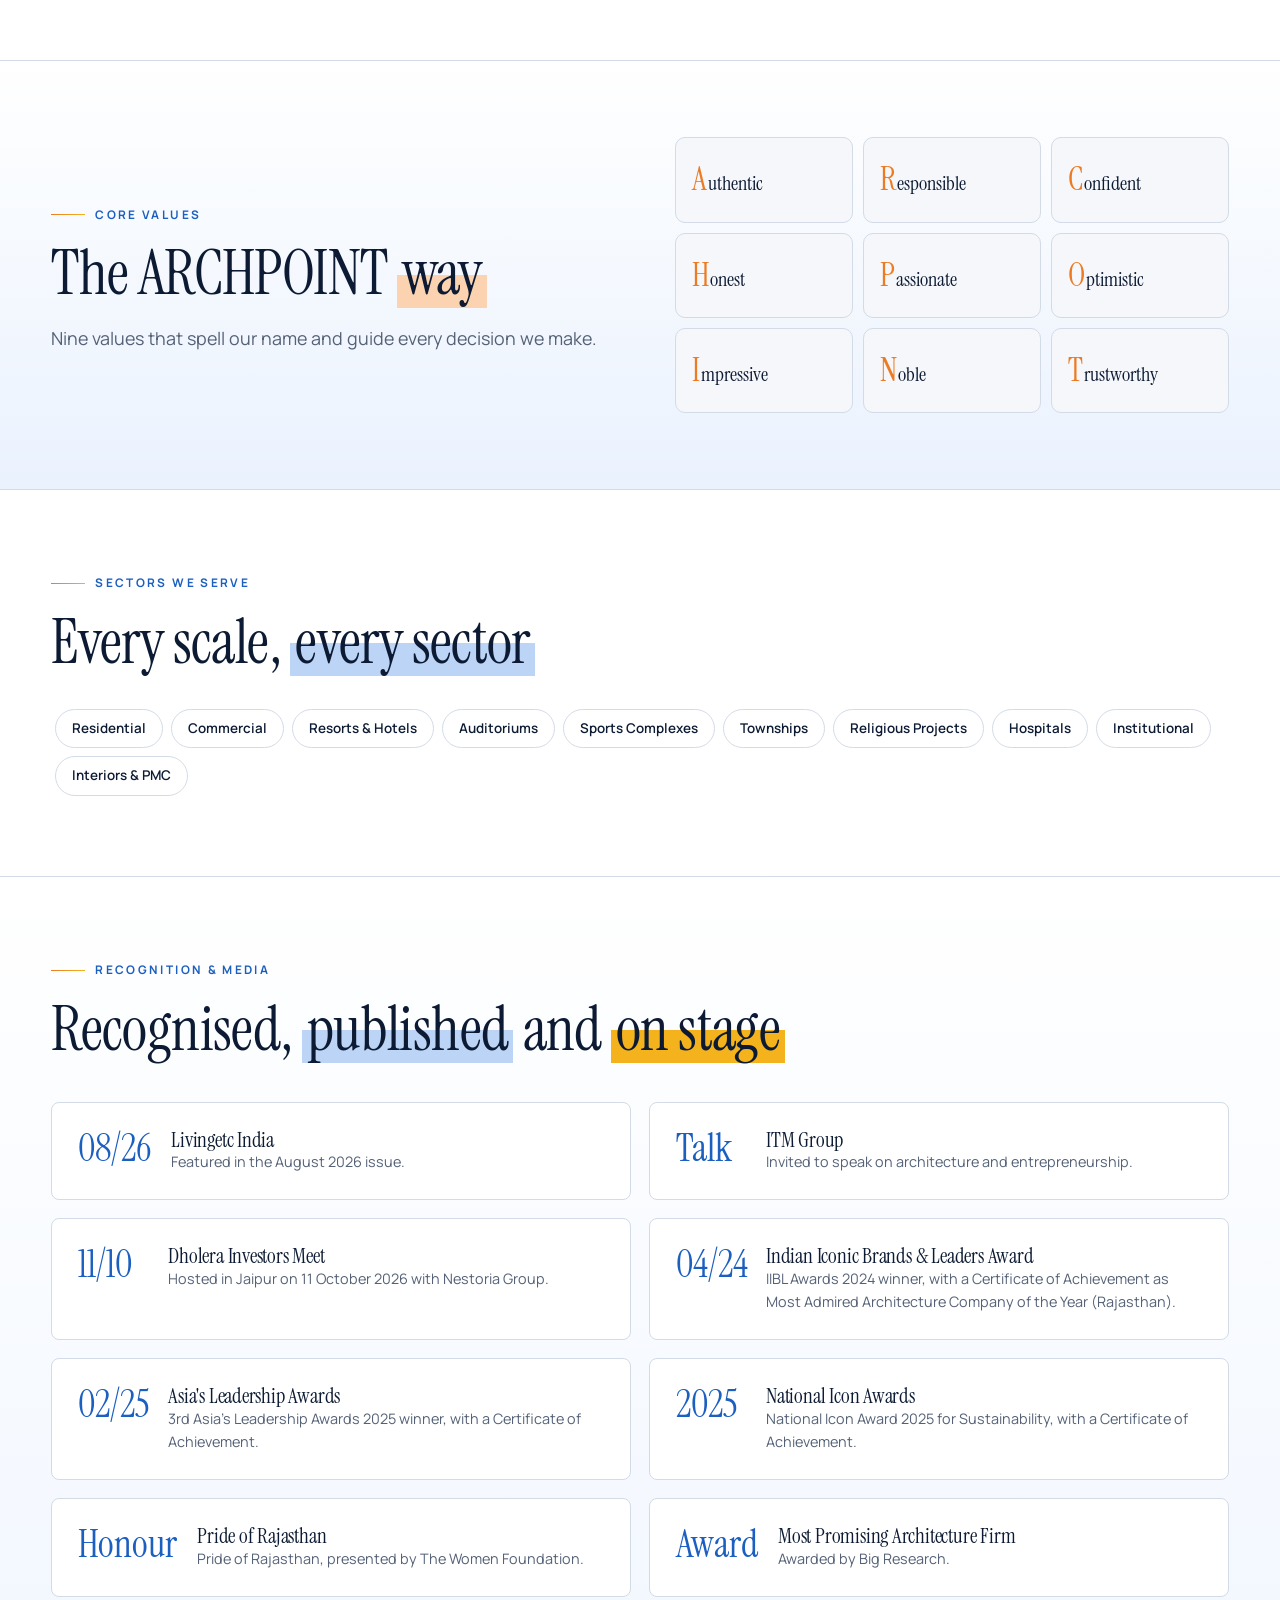
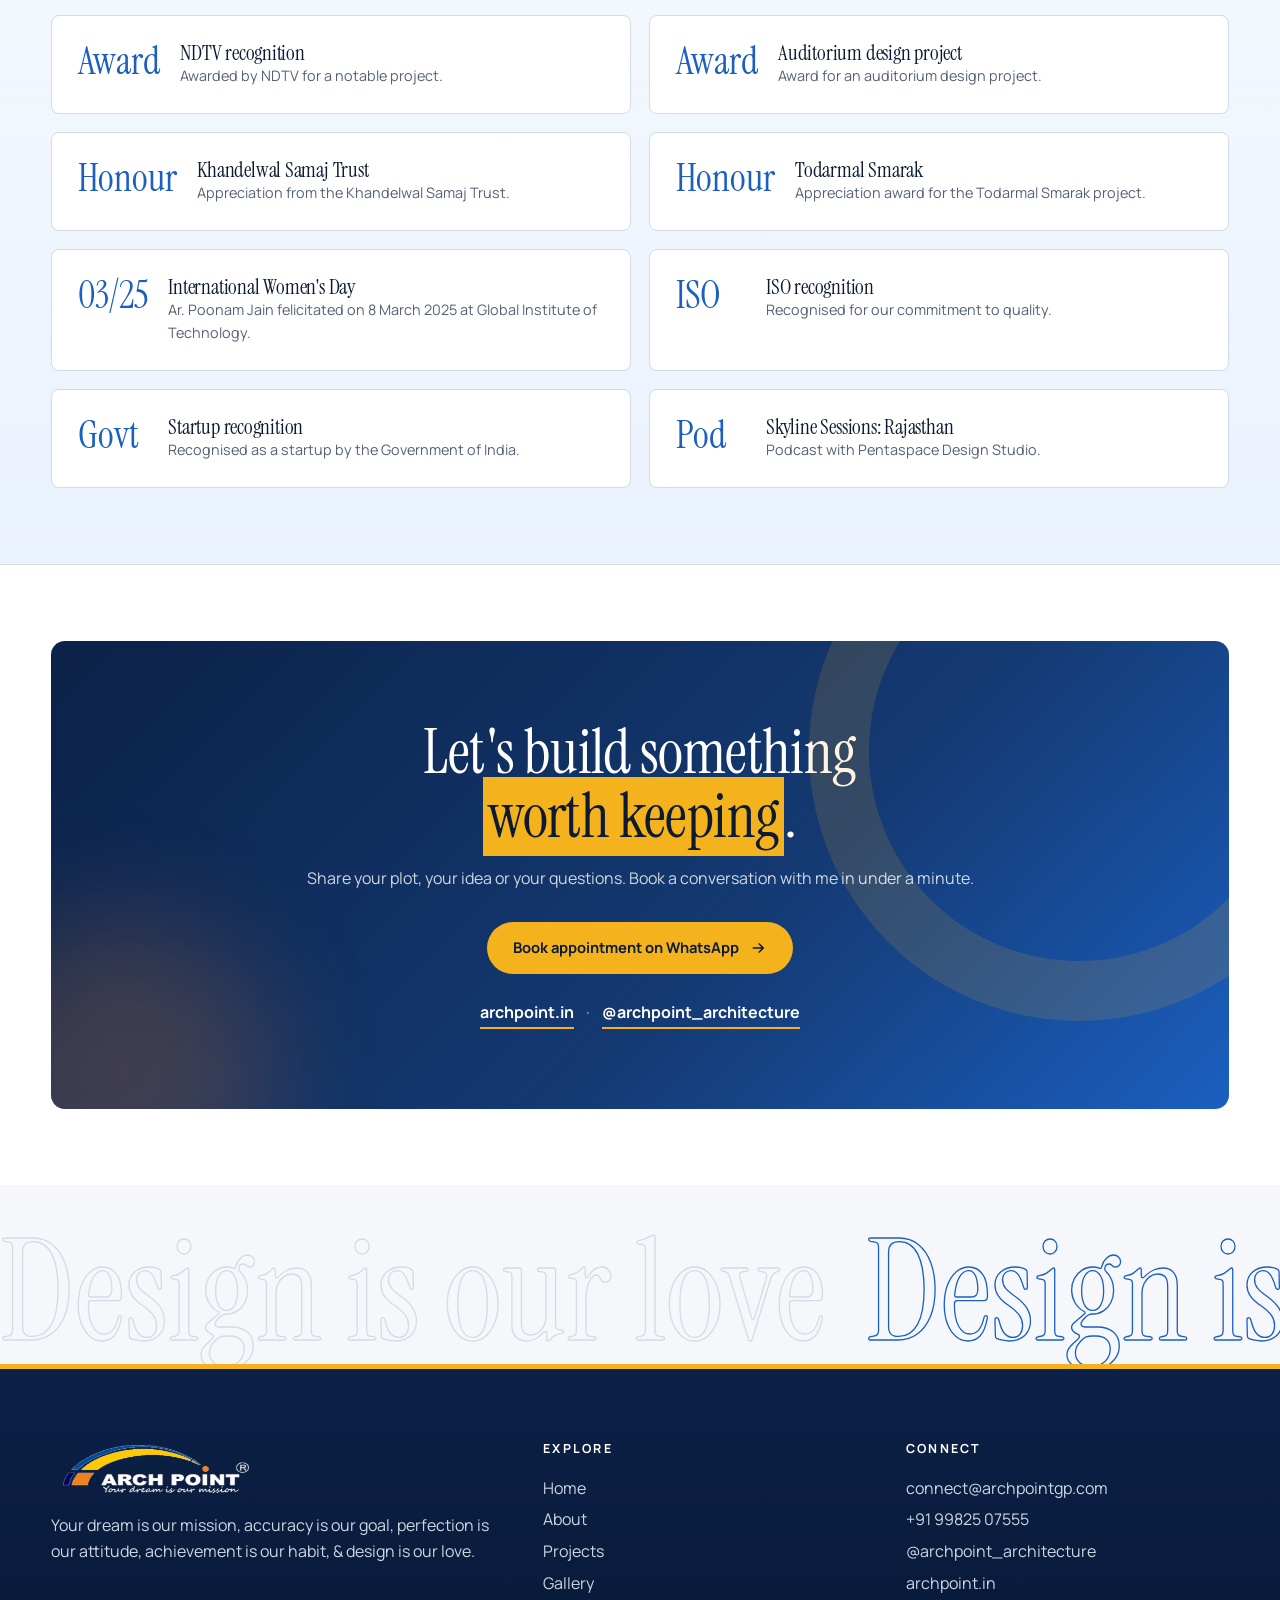
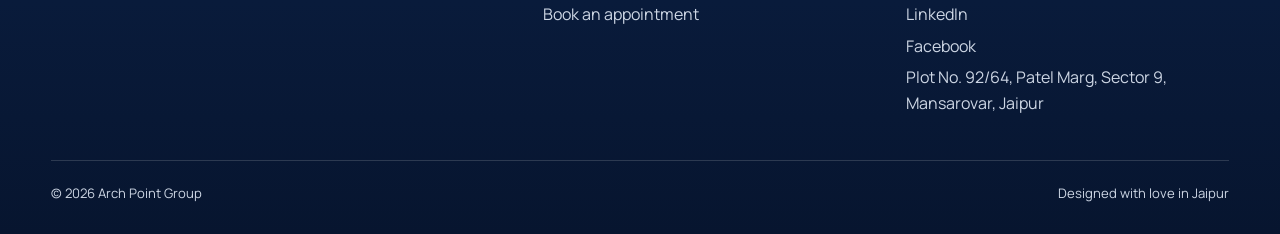
==== commit b607fde7: "First-person copy as Founder & CMD of Arch Point Group; single Highlighted Projects section; full na" ====
--- a/about.html
+++ b/about.html
@@ -1,12 +1,12 @@
-<!DOCTYPE html><html lang="en"><head><meta charset="utf-8"><meta name="viewport" content="width=device-width,initial-scale=1"><title>About | Ar. Amit Khandelwal</title><meta name="description" content="The story of Ar. Amit Khandelwal and Arch Point Consultants Pvt. Ltd.: from Home Aura Arch Point to a 100+ member studio."><meta name="color-scheme" content="light"><link rel="preconnect" href="https://fonts.googleapis.com"><link rel="preconnect" href="https://fonts.gstatic.com" crossorigin><link href="https://fonts.googleapis.com/css2?family=Instrument+Serif:ital@0;1&family=Manrope:wght@400;500;600;700;800&display=swap" rel="stylesheet"><link rel="icon" href="assets/img/logo-apcl.png"><link rel="stylesheet" href="css/site.css?v=63c90928"></head><body><header class="nav"><div class="wrap"><a class="brand" href="index.html"><span class="bn">Ar. Amit <i>Khandelwal</i></span></a>
-<button class="burger" aria-label="Menu"><i></i><i></i></button><nav class="menu"><a href="index.html">Home</a><a href="about.html" class=on>About</a><a href="projects.html">Projects</a><a href="gallery.html">Gallery</a><a class="btn" href="contact.html">Book appointment</a></nav></div></header><main><section class="pagehead"><div class="wrap"><div class="eyebrow">About</div><h1>Designing with <mark class="hl">accuracy</mark>,<br>leading with <mark class="hl b">heart</mark>.</h1><p class="lead">Ar. Amit Khandelwal is Founder &amp; CMD of Arch Point Group, an award-winning Jaipur practice founded with Ar. Poonam Jain. For over 27 years, the group has shaped architecture, interior design and PMC across 10+ locations worldwide.</p></div></section>
+<!DOCTYPE html><html lang="en"><head><meta charset="utf-8"><meta name="viewport" content="width=device-width,initial-scale=1"><title>About | Ar. Amit Khandelwal</title><meta name="description" content="The story of Ar. Amit Khandelwal, Founder & CMD of Arch Point Group: from a two-person studio to a 100+ member team."><meta name="color-scheme" content="light"><link rel="preconnect" href="https://fonts.googleapis.com"><link rel="preconnect" href="https://fonts.gstatic.com" crossorigin><link href="https://fonts.googleapis.com/css2?family=Instrument+Serif:ital@0;1&family=Manrope:wght@400;500;600;700;800&display=swap" rel="stylesheet"><link rel="icon" href="assets/img/logo-apcl.png"><link rel="stylesheet" href="css/site.css?v=70edb940"></head><body><header class="nav"><div class="wrap"><a class="brand" href="index.html"><span class="bn">Ar. Amit <i>Khandelwal</i></span></a>
+<button class="burger" aria-label="Menu"><i></i><i></i></button><nav class="menu"><a href="index.html">Home</a><a href="about.html" class=on>About</a><a href="projects.html">Projects</a><a href="gallery.html">Gallery</a><a class="btn" href="contact.html">Book appointment</a></nav></div></header><main><section class="pagehead"><div class="wrap"><div class="eyebrow">About</div><h1>Designing with <mark class="hl">accuracy</mark>,<br>leading with <mark class="hl b">heart</mark>.</h1><p class="lead">I am Ar. Amit Khandelwal, Founder &amp; CMD of Arch Point Group, an award-winning Jaipur practice I founded with Ar. Poonam Jain. For over 27 years, we have shaped architecture, interior design and PMC across 10+ locations worldwide.</p></div></section>
 <section style="padding-top:0"><div class="wrap split abt"><div class="portrait" style="margin:0"><div class="arch"><div class="mono">AK</div><img src="assets/amit-2026.jpg" alt="Ar. Amit Khandelwal"></div></div>
-<div class="rv"><p class="bigq">The relationship between <mark class="hl">vertical energy</mark> and the built form decides how a space feels, performs and lasts.</p><p class="lead" style="margin-top:20px">Arch Point designs for that relationship, bringing science, Vastu and energy alignment together with design innovation. Under the leadership of Ar. Khandelwal, the practice has grown from two people to a team of 100+, delivering 500+ projects across the residential, commercial, hospitality, institutional and civic sectors. As an architect, entrepreneur and author, he leads the group towards value-driven, future-ready design.</p></div></div></section>
-<section style="background:#fff;border-block:1px solid var(--line)"><div class="wrap"><div class="eyebrow">The journey</div><h2 class="rv" style="margin-bottom:50px">From a paper register to a <mark class="hl o">100+ strong</mark> studio</h2><div class="tlw"><div class="tl"><div class="fill"></div><article class="rv"><div class="yr">The beginning</div><h3>Home Aura Arch Point</h3><p>We started as a two-person studio with a paper attendance register and a clear promise on design quality.</p></article><article class="rv"><div class="yr">2010</div><h3>Arch Point Consultants Pvt. Ltd. incorporated</h3><p>The practice became APCL, covering architecture, interior design and project management consultancy.</p></article><article class="rv"><div class="yr">Growth years</div><h3>500+ projects, 100+ team</h3><p>As the studio grew, we adopted HRMS software to manage a team of 100+ across projects.</p></article><article class="rv"><div class="yr">Expansion</div><h3>Wellness &amp; Technology</h3><p>Arch Point Wellness (EKASA) and Arch Point Technologies took the group into wellbeing, software and AI.</p></article><article class="rv"><div class="yr">Today</div><h3>Architect, Entrepreneur &amp; Author</h3><p>Ar. Khandelwal leads Arch Point across design, real estate and wellness, while speaking, writing and collaborating.</p></article></div><aside class="side rv"><svg class="conc" viewBox="0 0 200 200"><circle cx="100" cy="100" r="40"/><circle cx="100" cy="100" r="70"/><circle cx="100" cy="100" r="98"/></svg><div class="eyebrow" style="color:var(--yellow)">Vertical energy</div><p class="bigq">Where science, Vastu and energy alignment meet design.</p><ul><li>Science and technical mastery</li><li>Vastu and energy alignment</li><li>Value-driven, future-ready design</li></ul><div class="cr">Your dream is our mission, accuracy is our goal, perfection is our attitude.</div></aside></div></div></section>
+<div class="rv"><p class="bigq">The relationship between <mark class="hl">vertical energy</mark> and the built form decides how a space feels, performs and lasts.</p><p class="lead" style="margin-top:20px">At Arch Point, I design for that relationship, bringing science, Vastu and energy alignment together with design innovation. We have grown from two people to a team of 100+ and delivered 500+ projects across the residential, commercial, hospitality, institutional and civic sectors. As an architect, entrepreneur and author, my goal is value-driven, future-ready design for every client.</p></div></div></section>
+<section style="background:#fff;border-block:1px solid var(--line)"><div class="wrap"><div class="eyebrow">The journey</div><h2 class="rv" style="margin-bottom:50px">From a paper register to a <mark class="hl o">100+ strong</mark> studio</h2><div class="tlw"><div class="tl"><div class="fill"></div><article class="rv"><div class="yr">The beginning</div><h3>Home Aura Arch Point</h3><p>We began as a two-person studio, a paper attendance register and one clear promise: design quality that clients can feel.</p></article><article class="rv"><div class="yr">2010</div><h3>Arch Point Consultants Pvt. Ltd. incorporated</h3><p>Our founding practice took shape, bringing architecture, interior design and project management consultancy under one roof.</p></article><article class="rv"><div class="yr">Growth years</div><h3>500+ projects, 100+ team</h3><p>Our studio grew to 100+ professionals, supported by HRMS software that keeps every project well coordinated.</p></article><article class="rv"><div class="yr">Expansion</div><h3>Wellness &amp; Technology</h3><p>Arch Point Wellness (EKASA) and Arch Point Technology widened our reach into wellbeing, software and AI.</p></article><article class="rv"><div class="yr">Today</div><h3>Architect, Entrepreneur &amp; Author</h3><p>I lead Arch Point Group across design, real estate and wellness, and I enjoy sharing the journey through speaking, writing and collaboration.</p></article></div><aside class="side rv"><svg class="conc" viewBox="0 0 200 200"><circle cx="100" cy="100" r="40"/><circle cx="100" cy="100" r="70"/><circle cx="100" cy="100" r="98"/></svg><div class="eyebrow" style="color:var(--yellow)">Vertical energy</div><p class="bigq">Where science, Vastu and energy alignment meet design.</p><ul><li>Science and technical mastery</li><li>Vastu and energy alignment</li><li>Value-driven, future-ready design</li></ul><div class="cr">Your dream is our mission, accuracy is our goal, perfection is our attitude.</div></aside></div></div></section>
 <section><div class="wrap"><div class="eyebrow">The group</div><h2 class="rv">Three firms, <mark class="hl">one</mark> vision</h2><div class="firms">
-<a href="https://www.archpoint.in" target="_blank" rel="noopener" class="firm rv"><div class="fl"><img src="assets/img/logo-primary.png" alt="Arch Point Consultants Pvt. Ltd."></div><h3>Arch Point Consultants</h3><span class="tag">Architecture &middot; Interiors &middot; PMC</span><p>Our founding practice, offering architecture, interior design and project management consultancy for homes, commercial spaces, hospitality and institutions. A team of 100+ has delivered 500+ projects.</p></a>
-<a href="https://www.ekasa.in" target="_blank" rel="noopener" class="firm rv d1"><div class="fl"><img src="assets/img/logo-apw.png" alt="Arch Point Wellness Pvt. Ltd."></div><h3>Arch Point Wellness</h3><span class="tag">EKASA &middot; Wellbeing</span><p>Our wellness arm and the home of the EKASA brand. It brings design thinking to spaces, programmes and experiences that support mind, body and balanced living.</p></a>
-<a href="https://www.archpoint.in" target="_blank" rel="noopener" class="firm rv d2"><div class="fl"><img src="assets/img/logo-apt.png" alt="Arch Point Technology Pvt. Ltd."></div><h3>Arch Point Technology</h3><span class="tag">Software &middot; Automation &middot; AI</span><p>Our technology arm, building software, workflow automation and AI tools that make design, construction and business operations faster and more accurate.</p></a></div></div></section>
+<a href="https://www.archpoint.in" target="_blank" rel="noopener" class="firm rv"><div class="fl"><img src="assets/img/logo-primary.png" alt="Arch Point Consultants Pvt. Ltd."></div><h3>Arch Point Consultants</h3><span class="tag">Architecture &middot; Interiors &middot; PMC</span><p>Where it all began. We offer architecture, interior design and project management consultancy for homes, commercial spaces, hospitality and institutions, with 500+ projects delivered.</p></a>
+<a href="https://www.ekasa.in" target="_blank" rel="noopener" class="firm rv d1"><div class="fl"><img src="assets/img/logo-apw.png" alt="Arch Point Wellness Pvt. Ltd."></div><h3>Arch Point Wellness</h3><span class="tag">EKASA &middot; Wellbeing</span><p>Our wellness arm and the home of the EKASA brand, bringing design thinking to spaces, programmes and experiences that nurture mind, body and balanced living.</p></a>
+<a href="https://www.archpoint.in" target="_blank" rel="noopener" class="firm rv d2"><div class="fl"><img src="assets/img/logo-apt.png" alt="Arch Point Technology Pvt. Ltd."></div><h3>Arch Point Technology</h3><span class="tag">Software &middot; Automation &middot; AI</span><p>Our technology arm, building software, workflow automation and AI tools that make design, construction and business operations faster and sharper.</p></a></div></div></section>
 <section><div class="wrap"><div class="eyebrow">Our process</div><h2 class="rv">Design is a process, not a <mark class="hl">flick of an eye</mark></h2><div class="steps"><div class="step rv"><b>01</b><h3>Research & Analysis</h3><p>In-depth research into your needs and the site conditions.</p></div><div class="step rv"><b>02</b><h3>Conceptual Design</h3><p>Innovative ideas, developed with a scientific and artistic approach.</p></div><div class="step rv"><b>03</b><h3>Design Development</h3><p>Detailed planning that respects social, economic and cultural considerations.</p></div><div class="step rv"><b>04</b><h3>Project Execution</h3><p>High-quality design and Vastu solutions, executed with care.</p></div><div class="step rv"><b>05</b><h3>Client Satisfaction</h3><p>A clear presentation, so that you can see your dream as it will be built.</p></div></div></div></section>
 <section style="background:#fff;border-block:1px solid var(--line)"><div class="wrap split"><div><div class="eyebrow">Core values</div><h2 class="rv">The ARCHPOINT <mark class="hl o">way</mark></h2><p class="lead" style="margin-top:18px">Nine values that spell our name and guide every decision we make.</p></div><div class="vals rv"><span><b>A</b>uthentic</span><span><b>R</b>esponsible</span><span><b>C</b>onfident</span><span><b>H</b>onest</span><span><b>P</b>assionate</span><span><b>O</b>ptimistic</span><span><b>I</b>mpressive</span><span><b>N</b>oble</span><span><b>T</b>rustworthy</span></div></div></section>
 <section><div class="wrap"><div class="eyebrow">Sectors we serve</div><h2 class="rv">Every scale, <mark class="hl b">every sector</mark></h2><div style="margin-top:30px" class="rv"><span class="pill">Residential</span><span class="pill">Commercial</span><span class="pill">Resorts & Hotels</span><span class="pill">Auditoriums</span><span class="pill">Sports Complexes</span><span class="pill">Townships</span><span class="pill">Religious Projects</span><span class="pill">Hospitals</span><span class="pill">Institutional</span><span class="pill">Interiors & PMC</span></div></div></section>
@@ -17,7 +17,7 @@
 <div><span class="d">04/24</span><div><h3>Indian Iconic Brands &amp; Leaders Award</h3><p>IIBL Awards 2024 winner, with a Certificate of Achievement as Most Admired Architecture Company of the Year (Rajasthan).</p></div></div>
 <div><span class="d">02/25</span><div><h3>Asia's Leadership Awards</h3><p>3rd Asia's Leadership Awards 2025 winner, with a Certificate of Achievement.</p></div></div>
 <div><span class="d">2025</span><div><h3>National Icon Awards</h3><p>National Icon Award 2025 for Sustainability, with a Certificate of Achievement.</p></div></div>
-<div><span class="d">Honour</span><div><h3>Pride of Rajasthan</h3><p>Pride of Rajasthan award to Ar. Amit Khandelwal from The Women Foundation.</p></div></div>
+<div><span class="d">Honour</span><div><h3>Pride of Rajasthan</h3><p>Pride of Rajasthan, presented by The Women Foundation.</p></div></div>
 <div><span class="d">Award</span><div><h3>Most Promising Architecture Firm</h3><p>Awarded by Big Research.</p></div></div>
 <div><span class="d">Award</span><div><h3>NDTV recognition</h3><p>Awarded by NDTV for a notable project.</p></div></div>
 <div><span class="d">Award</span><div><h3>Auditorium design project</h3><p>Award for an auditorium design project.</p></div></div>
@@ -27,8 +27,8 @@
 <div><span class="d">ISO</span><div><h3>ISO recognition</h3><p>Recognised for our commitment to quality.</p></div></div>
 <div><span class="d">Govt</span><div><h3>Startup recognition</h3><p>Recognised as a startup by the Government of India.</p></div></div>
 <div><span class="d">Pod</span><div><h3>Skyline Sessions: Rajasthan</h3><p>Podcast with Pentaspace Design Studio.</p></div></div></div></div></section>
-<section><div class="wrap"><div class="ctab rv"><h2>Let's build something <mark class="hl full" style="color:#0C1B33">worth keeping</mark>.</h2><p>Share your plot, your idea or your questions. Book a conversation with Ar. Khandelwal in under a minute.</p><a class="btn" href="contact.html">Book appointment on WhatsApp <svg width="18" height="18" viewBox="0 0 24 24" fill="none" stroke="currentColor" stroke-width="2"><path d="M5 12h14M13 6l6 6-6 6"/></svg></a><p class="soc"><a href="https://archpoint.in" target="_blank" rel="noopener">archpoint.in</a><span>&middot;</span><a href="https://instagram.com/archpoint_architecture" target="_blank" rel="noopener">@archpoint_architecture</a></p></div></div></section></main><div class="wmw"><div class="wm"><span>Design is our love</span><span>Design is our love</span><span>Design is our love</span><span>Design is our love</span></div></div><footer><div class="wrap"><div><img class="plogo" src="assets/img/logo-primary-light.png" alt="Arch Point Consultants Pvt. Ltd."><p>Your dream is our mission, accuracy is our goal, perfection is our attitude, achievement is our habit, &amp; design is our love.</p></div>
+<section><div class="wrap"><div class="ctab rv"><h2>Let's build something <mark class="hl full" style="color:#0C1B33">worth keeping</mark>.</h2><p>Share your plot, your idea or your questions. Book a conversation with me in under a minute.</p><a class="btn" href="contact.html">Book appointment on WhatsApp <svg width="18" height="18" viewBox="0 0 24 24" fill="none" stroke="currentColor" stroke-width="2"><path d="M5 12h14M13 6l6 6-6 6"/></svg></a><p class="soc"><a href="https://archpoint.in" target="_blank" rel="noopener">archpoint.in</a><span>&middot;</span><a href="https://instagram.com/archpoint_architecture" target="_blank" rel="noopener">@archpoint_architecture</a></p></div></div></section></main><div class="wmw"><div class="wm"><span>Design is our love</span><span>Design is our love</span><span>Design is our love</span><span>Design is our love</span></div></div><footer><div class="wrap"><div><img class="plogo" src="assets/img/logo-primary-light.png" alt="Arch Point Consultants Pvt. Ltd."><p>Your dream is our mission, accuracy is our goal, perfection is our attitude, achievement is our habit, &amp; design is our love.</p></div>
 <div><h4>Explore</h4><a href="index.html">Home</a><a href="about.html">About</a><a href="projects.html">Projects</a><a href="gallery.html">Gallery</a><a href="contact.html">Book an appointment</a></div>
 <div><h4>Connect</h4><a href="mailto:connect@archpointgp.com">connect@archpointgp.com</a><a href="tel:+919982507555">+91 99825 07555</a><a href="https://instagram.com/archpoint_architecture" target="_blank" rel="noopener">@archpoint_architecture</a><a href="https://archpoint.in" target="_blank" rel="noopener">archpoint.in</a><a href="https://www.linkedin.com/company/14409093" target="_blank" rel="noopener">LinkedIn</a><a href="https://www.facebook.com/teamarchpoint/" target="_blank" rel="noopener">Facebook</a><a>Plot No. 92/64, Patel Marg, Sector 9, Mansarovar, Jaipur</a></div>
-<div class="cp"><span>&copy; 2026 Arch Point Consultants Pvt. Ltd.</span><span>Designed with love in Jaipur</span></div></div></footer>
+<div class="cp"><span>&copy; 2026 Arch Point Group</span><span>Designed with love in Jaipur</span></div></div></footer>
 <a class="fab" href="contact.html" aria-label="Book on WhatsApp"><svg viewBox="0 0 32 32"><path d="M16 3C9 3 3.3 8.6 3.3 15.5c0 2.3.6 4.4 1.7 6.3L3 29l7.4-1.9a12.8 12.8 0 0 0 5.6 1.3c7 0 12.7-5.6 12.7-12.5S23 3 16 3zm0 22.9c-1.8 0-3.6-.5-5.100-1.400l-.4-.2-4.400 1.100 1.200-4.200-.3-.4a10.200 10.200 0 0 1-1.600-5.500C5.400 9.800 10.100 5.200 16 5.200S26.600 9.800 26.600 15.500 21.900 25.900 16 25.900zm5.800-7.600c-.3-.2-1.900-.9-2.200-1-.3-.1-.5-.2-.7.200s-.8 1-1 1.200c-.2.200-.4.200-.7.100a8.400 8.400 0 0 1-4.200-3.700c-.3-.6.300-.5.900-1.700.1-.2 0-.4 0-.5l-1-2.300c-.2-.6-.5-.5-.7-.5h-.6c-.2 0-.5.100-.8.400-.3.300-1.100 1.100-1.100 2.600s1.100 3 1.300 3.200c.2.200 2.200 3.400 5.400 4.700 2 .8 2.800.9 3.800.7.600-.1 1.900-.8 2.200-1.500.3-.7.300-1.400.2-1.500-.1-.2-.3-.2-.6-.4z"/></svg></a><script src="js/site.js?v=aab65785"></script></body></html>
--- a/css/site.css
+++ b/css/site.css
@@ -448,7 +448,7 @@
 .ctab .btn{background:var(--yellow);color:var(--ink)}.ctab .btn:hover{background:#fff}
 .hero .blob.b1{background:linear-gradient(135deg,#FFD66B,#F7A24A);opacity:.55}
 .hero .blob.b2{background:linear-gradient(135deg,#8DB6F2,#5E8FE0);opacity:.45}
-.hero h1 .n2{background:linear-gradient(90deg,var(--blue),#0B3C91);-webkit-background-clip:text;background-clip:text;-webkit-text-fill-color:transparent;color:var(--blue)}
+.hero h1 .n2,.hero h1 .n2 .ch{-webkit-text-fill-color:var(--blue);color:var(--blue)}
 .ticker{background:linear-gradient(90deg,var(--navy),var(--navy2),var(--navy));border-block:4px solid var(--yellow)}
 .ticker span:nth-child(3n+1){color:var(--yellow)}.ticker span:nth-child(3n+2){color:#fff}.ticker span:nth-child(3n){color:#FFB066;font-style:italic}
 .numbers{background:linear-gradient(135deg,var(--navy),var(--navy2));border:0;box-shadow:0 24px 50px rgba(11,33,71,.25)}
@@ -499,3 +499,14 @@
 .fl{position:absolute;width:128px;aspect-ratio:4/3;object-fit:cover;border:5px solid #fff;border-radius:12px;box-shadow:0 18px 40px rgba(12,27,51,.22);z-index:3;animation:bob 6s ease-in-out infinite}
 .fl.f1{left:-74px;top:10%}.fl.f2{right:-34px;top:2%;animation-delay:-2s;width:112px;aspect-ratio:1}.fl.f3{left:-46px;bottom:20%;animation-delay:-4s;width:110px}
 @media(max-width:900px){.fl.f1{left:-8px;top:2%;width:92px}.fl.f2{right:-4px;top:-2%;width:84px}.fl.f3{left:-6px;bottom:16%;width:84px}.vgrid{grid-template-columns:repeat(2,minmax(0,1fr))}.vgrid .vc,.vgrid .vc:nth-child(n+8){grid-column:span 1}.vgrid .vc.vfeat{grid-column:1/-1}.vfeat .ph,.vfeat .ph img{aspect-ratio:4/3}.vgrid .vc:nth-child(n+8) .ph,.vgrid .vc:nth-child(n+8) .ph img{aspect-ratio:4/5}.vfeat .vm{padding:50px 18px 18px}}
+/* fixes: mobile hero order, fab, colour lift */
+.hero{background:radial-gradient(900px 500px at 88% 8%,rgba(244,179,29,.30),transparent 60%),radial-gradient(800px 520px at 0% 70%,rgba(27,95,193,.16),transparent 60%),linear-gradient(180deg,#EEF4FD,#FFF8EA)}
+.hero h1{font-size:clamp(3rem,7.4vw,6.6rem)}
+.eyebrow{color:var(--blue)}.eyebrow:before{background:linear-gradient(90deg,var(--orange),var(--yellow))}
+h2 mark.hl{background-size:100% 46%}
+@media(max-width:900px){
+ .hero .wrap{display:flex;flex-direction:column}
+ .hero .wrap>div:first-child{order:1;width:100%}.hero .portrait{order:2;margin:10px auto 0}
+ .fab{width:46px;height:46px;right:12px;bottom:14px}
+ .role{font-size:.8rem;letter-spacing:.02em}
+}
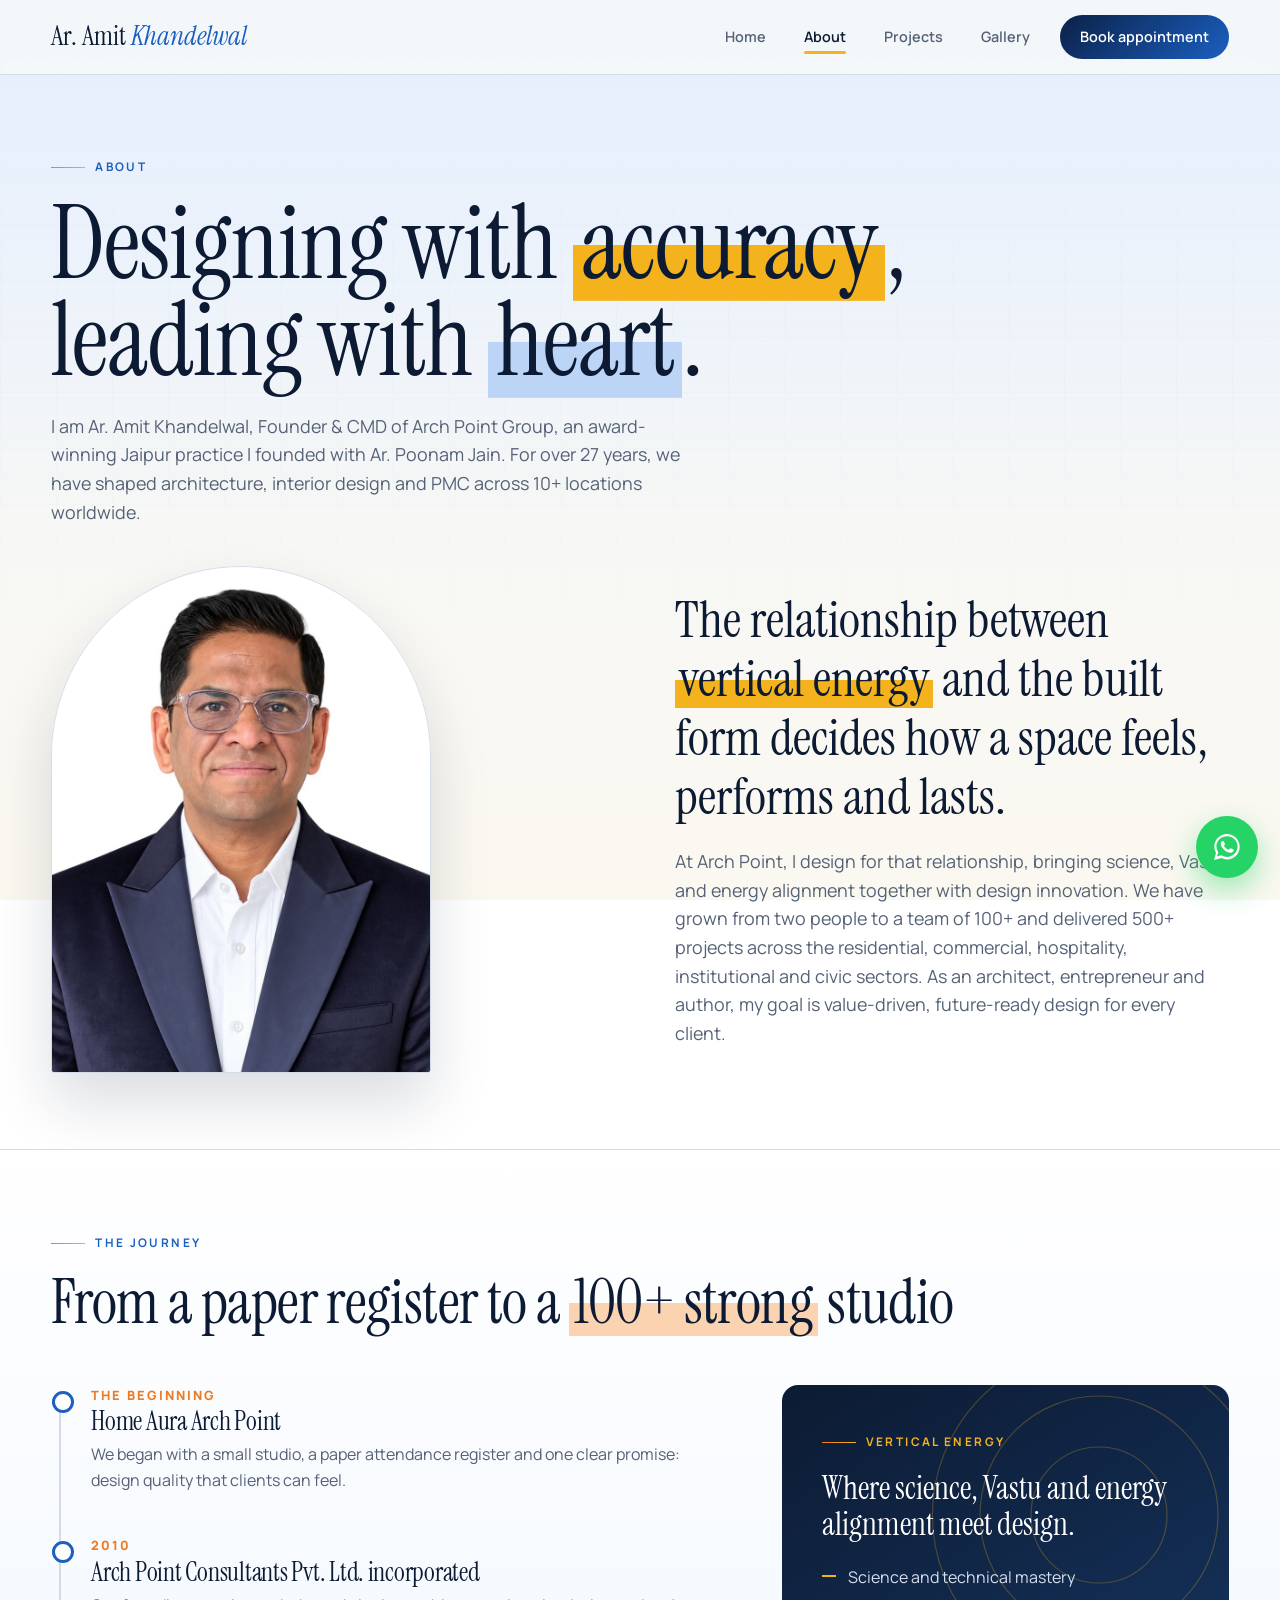
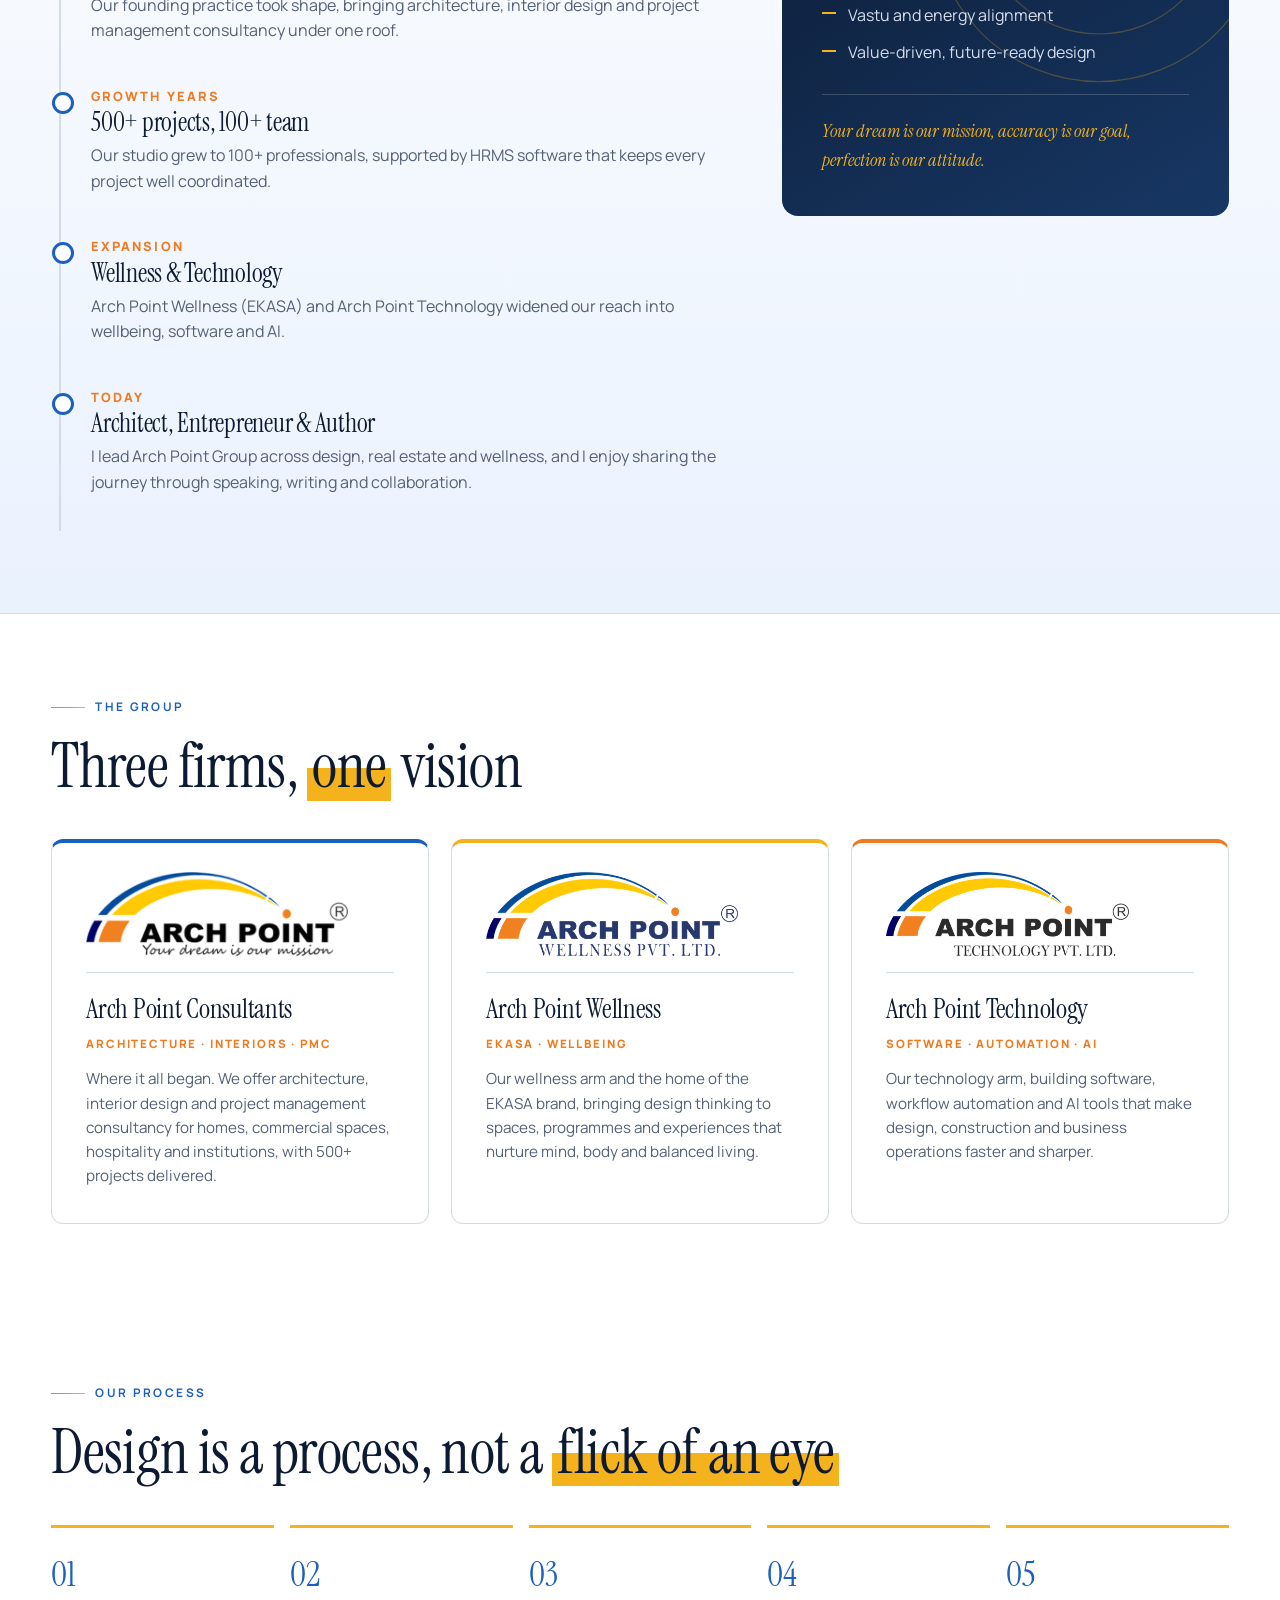
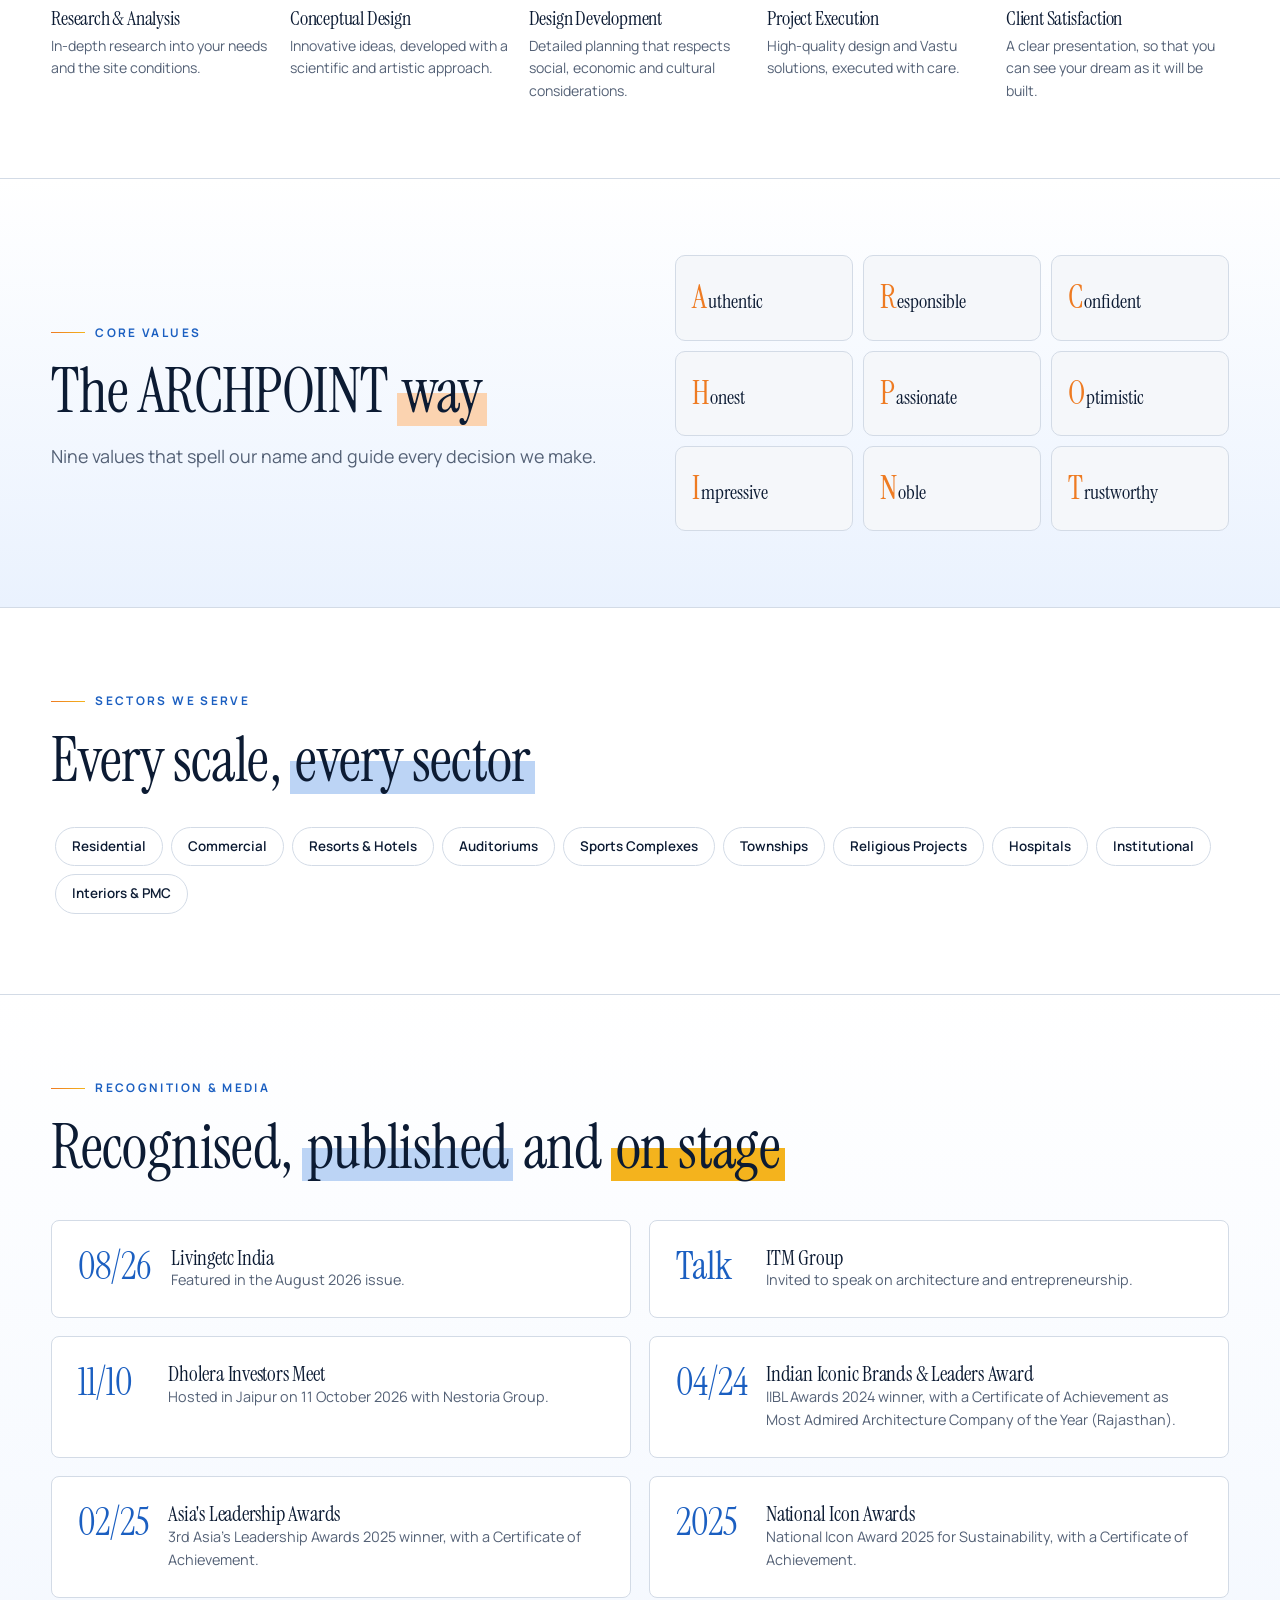
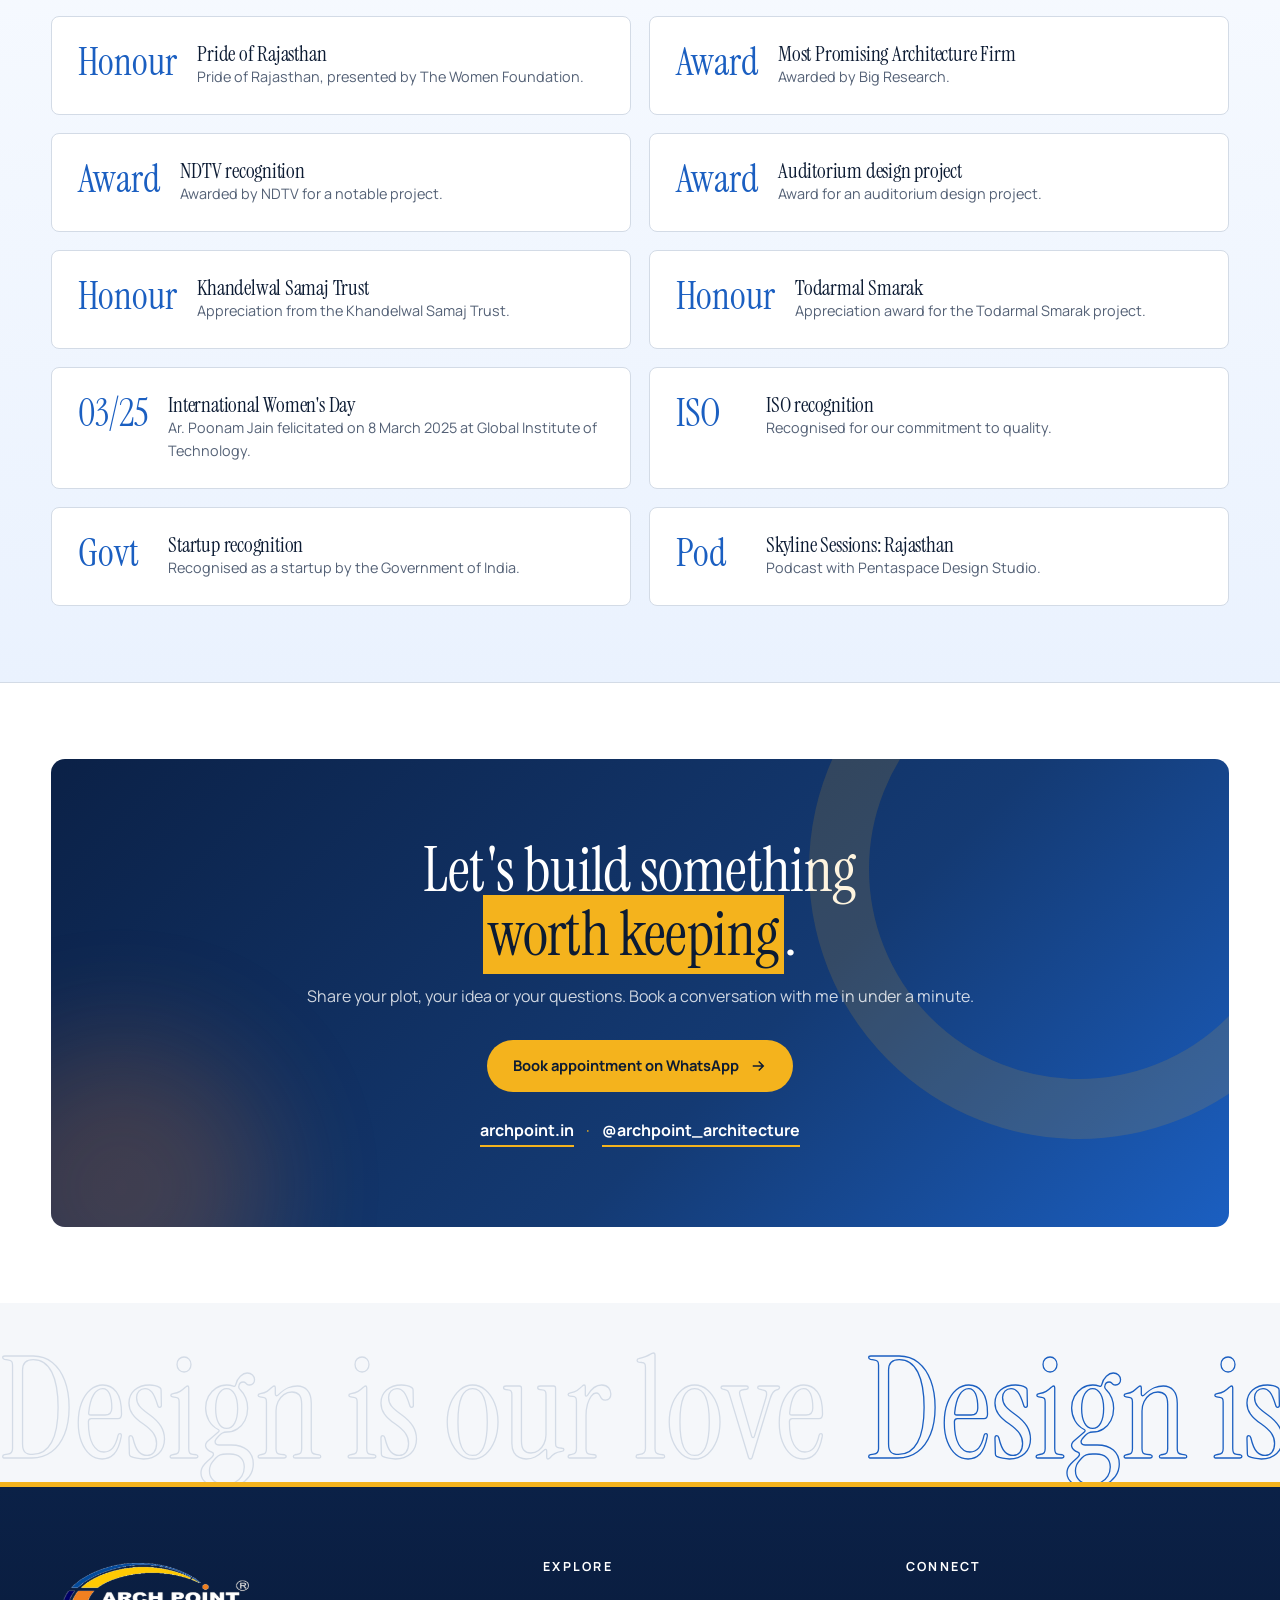
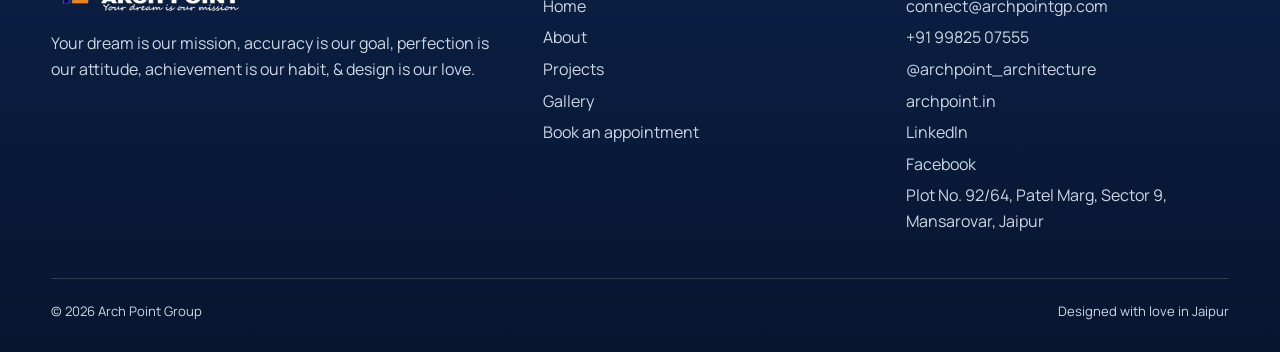
==== commit e93fdd7c: "Fix firm logo overlap and WhatsApp preview padding; remove two-people phrasing Co-Authored-By: Claud" ====
--- a/about.html
+++ b/about.html
@@ -1,12 +1,12 @@
-<!DOCTYPE html><html lang="en"><head><meta charset="utf-8"><meta name="viewport" content="width=device-width,initial-scale=1"><title>About | Ar. Amit Khandelwal</title><meta name="description" content="The story of Ar. Amit Khandelwal, Founder & CMD of Arch Point Group: from a two-person studio to a 100+ member team."><meta name="color-scheme" content="light"><link rel="preconnect" href="https://fonts.googleapis.com"><link rel="preconnect" href="https://fonts.gstatic.com" crossorigin><link href="https://fonts.googleapis.com/css2?family=Instrument+Serif:ital@0;1&family=Manrope:wght@400;500;600;700;800&display=swap" rel="stylesheet"><link rel="icon" href="assets/img/logo-apcl.png"><link rel="stylesheet" href="css/site.css?v=70edb940"></head><body><header class="nav"><div class="wrap"><a class="brand" href="index.html"><span class="bn">Ar. Amit <i>Khandelwal</i></span></a>
+<!DOCTYPE html><html lang="en"><head><meta charset="utf-8"><meta name="viewport" content="width=device-width,initial-scale=1"><title>About | Ar. Amit Khandelwal</title><meta name="description" content="The story of Ar. Amit Khandelwal, Founder & CMD of Arch Point Group: from a growing studio to a family of 100+."><meta name="color-scheme" content="light"><link rel="preconnect" href="https://fonts.googleapis.com"><link rel="preconnect" href="https://fonts.gstatic.com" crossorigin><link href="https://fonts.googleapis.com/css2?family=Instrument+Serif:ital@0;1&family=Manrope:wght@400;500;600;700;800&display=swap" rel="stylesheet"><link rel="icon" href="assets/img/logo-apcl.png"><link rel="stylesheet" href="css/site.css?v=bbdde440"></head><body><header class="nav"><div class="wrap"><a class="brand" href="index.html"><span class="bn">Ar. Amit <i>Khandelwal</i></span></a>
 <button class="burger" aria-label="Menu"><i></i><i></i></button><nav class="menu"><a href="index.html">Home</a><a href="about.html" class=on>About</a><a href="projects.html">Projects</a><a href="gallery.html">Gallery</a><a class="btn" href="contact.html">Book appointment</a></nav></div></header><main><section class="pagehead"><div class="wrap"><div class="eyebrow">About</div><h1>Designing with <mark class="hl">accuracy</mark>,<br>leading with <mark class="hl b">heart</mark>.</h1><p class="lead">I am Ar. Amit Khandelwal, Founder &amp; CMD of Arch Point Group, an award-winning Jaipur practice I founded with Ar. Poonam Jain. For over 27 years, we have shaped architecture, interior design and PMC across 10+ locations worldwide.</p></div></section>
 <section style="padding-top:0"><div class="wrap split abt"><div class="portrait" style="margin:0"><div class="arch"><div class="mono">AK</div><img src="assets/amit-2026.jpg" alt="Ar. Amit Khandelwal"></div></div>
 <div class="rv"><p class="bigq">The relationship between <mark class="hl">vertical energy</mark> and the built form decides how a space feels, performs and lasts.</p><p class="lead" style="margin-top:20px">At Arch Point, I design for that relationship, bringing science, Vastu and energy alignment together with design innovation. We have grown from two people to a team of 100+ and delivered 500+ projects across the residential, commercial, hospitality, institutional and civic sectors. As an architect, entrepreneur and author, my goal is value-driven, future-ready design for every client.</p></div></div></section>
-<section style="background:#fff;border-block:1px solid var(--line)"><div class="wrap"><div class="eyebrow">The journey</div><h2 class="rv" style="margin-bottom:50px">From a paper register to a <mark class="hl o">100+ strong</mark> studio</h2><div class="tlw"><div class="tl"><div class="fill"></div><article class="rv"><div class="yr">The beginning</div><h3>Home Aura Arch Point</h3><p>We began as a two-person studio, a paper attendance register and one clear promise: design quality that clients can feel.</p></article><article class="rv"><div class="yr">2010</div><h3>Arch Point Consultants Pvt. Ltd. incorporated</h3><p>Our founding practice took shape, bringing architecture, interior design and project management consultancy under one roof.</p></article><article class="rv"><div class="yr">Growth years</div><h3>500+ projects, 100+ team</h3><p>Our studio grew to 100+ professionals, supported by HRMS software that keeps every project well coordinated.</p></article><article class="rv"><div class="yr">Expansion</div><h3>Wellness &amp; Technology</h3><p>Arch Point Wellness (EKASA) and Arch Point Technology widened our reach into wellbeing, software and AI.</p></article><article class="rv"><div class="yr">Today</div><h3>Architect, Entrepreneur &amp; Author</h3><p>I lead Arch Point Group across design, real estate and wellness, and I enjoy sharing the journey through speaking, writing and collaboration.</p></article></div><aside class="side rv"><svg class="conc" viewBox="0 0 200 200"><circle cx="100" cy="100" r="40"/><circle cx="100" cy="100" r="70"/><circle cx="100" cy="100" r="98"/></svg><div class="eyebrow" style="color:var(--yellow)">Vertical energy</div><p class="bigq">Where science, Vastu and energy alignment meet design.</p><ul><li>Science and technical mastery</li><li>Vastu and energy alignment</li><li>Value-driven, future-ready design</li></ul><div class="cr">Your dream is our mission, accuracy is our goal, perfection is our attitude.</div></aside></div></div></section>
+<section style="background:#fff;border-block:1px solid var(--line)"><div class="wrap"><div class="eyebrow">The journey</div><h2 class="rv" style="margin-bottom:50px">From a paper register to a <mark class="hl o">100+ strong</mark> studio</h2><div class="tlw"><div class="tl"><div class="fill"></div><article class="rv"><div class="yr">The beginning</div><h3>Home Aura Arch Point</h3><p>We began with a small studio, a paper attendance register and one clear promise: design quality that clients can feel.</p></article><article class="rv"><div class="yr">2010</div><h3>Arch Point Consultants Pvt. Ltd. incorporated</h3><p>Our founding practice took shape, bringing architecture, interior design and project management consultancy under one roof.</p></article><article class="rv"><div class="yr">Growth years</div><h3>500+ projects, 100+ team</h3><p>Our studio grew to 100+ professionals, supported by HRMS software that keeps every project well coordinated.</p></article><article class="rv"><div class="yr">Expansion</div><h3>Wellness &amp; Technology</h3><p>Arch Point Wellness (EKASA) and Arch Point Technology widened our reach into wellbeing, software and AI.</p></article><article class="rv"><div class="yr">Today</div><h3>Architect, Entrepreneur &amp; Author</h3><p>I lead Arch Point Group across design, real estate and wellness, and I enjoy sharing the journey through speaking, writing and collaboration.</p></article></div><aside class="side rv"><svg class="conc" viewBox="0 0 200 200"><circle cx="100" cy="100" r="40"/><circle cx="100" cy="100" r="70"/><circle cx="100" cy="100" r="98"/></svg><div class="eyebrow" style="color:var(--yellow)">Vertical energy</div><p class="bigq">Where science, Vastu and energy alignment meet design.</p><ul><li>Science and technical mastery</li><li>Vastu and energy alignment</li><li>Value-driven, future-ready design</li></ul><div class="cr">Your dream is our mission, accuracy is our goal, perfection is our attitude.</div></aside></div></div></section>
 <section><div class="wrap"><div class="eyebrow">The group</div><h2 class="rv">Three firms, <mark class="hl">one</mark> vision</h2><div class="firms">
-<a href="https://www.archpoint.in" target="_blank" rel="noopener" class="firm rv"><div class="fl"><img src="assets/img/logo-primary.png" alt="Arch Point Consultants Pvt. Ltd."></div><h3>Arch Point Consultants</h3><span class="tag">Architecture &middot; Interiors &middot; PMC</span><p>Where it all began. We offer architecture, interior design and project management consultancy for homes, commercial spaces, hospitality and institutions, with 500+ projects delivered.</p></a>
-<a href="https://www.ekasa.in" target="_blank" rel="noopener" class="firm rv d1"><div class="fl"><img src="assets/img/logo-apw.png" alt="Arch Point Wellness Pvt. Ltd."></div><h3>Arch Point Wellness</h3><span class="tag">EKASA &middot; Wellbeing</span><p>Our wellness arm and the home of the EKASA brand, bringing design thinking to spaces, programmes and experiences that nurture mind, body and balanced living.</p></a>
-<a href="https://www.archpoint.in" target="_blank" rel="noopener" class="firm rv d2"><div class="fl"><img src="assets/img/logo-apt.png" alt="Arch Point Technology Pvt. Ltd."></div><h3>Arch Point Technology</h3><span class="tag">Software &middot; Automation &middot; AI</span><p>Our technology arm, building software, workflow automation and AI tools that make design, construction and business operations faster and sharper.</p></a></div></div></section>
+<a href="https://www.archpoint.in" target="_blank" rel="noopener" class="firm rv"><div class="flogo"><img src="assets/img/logo-primary.png" alt="Arch Point Consultants Pvt. Ltd."></div><h3>Arch Point Consultants</h3><span class="tag">Architecture &middot; Interiors &middot; PMC</span><p>Where it all began. We offer architecture, interior design and project management consultancy for homes, commercial spaces, hospitality and institutions, with 500+ projects delivered.</p></a>
+<a href="https://www.ekasa.in" target="_blank" rel="noopener" class="firm rv d1"><div class="flogo"><img src="assets/img/logo-apw.png" alt="Arch Point Wellness Pvt. Ltd."></div><h3>Arch Point Wellness</h3><span class="tag">EKASA &middot; Wellbeing</span><p>Our wellness arm and the home of the EKASA brand, bringing design thinking to spaces, programmes and experiences that nurture mind, body and balanced living.</p></a>
+<a href="https://www.archpoint.in" target="_blank" rel="noopener" class="firm rv d2"><div class="flogo"><img src="assets/img/logo-apt.png" alt="Arch Point Technology Pvt. Ltd."></div><h3>Arch Point Technology</h3><span class="tag">Software &middot; Automation &middot; AI</span><p>Our technology arm, building software, workflow automation and AI tools that make design, construction and business operations faster and sharper.</p></a></div></div></section>
 <section><div class="wrap"><div class="eyebrow">Our process</div><h2 class="rv">Design is a process, not a <mark class="hl">flick of an eye</mark></h2><div class="steps"><div class="step rv"><b>01</b><h3>Research & Analysis</h3><p>In-depth research into your needs and the site conditions.</p></div><div class="step rv"><b>02</b><h3>Conceptual Design</h3><p>Innovative ideas, developed with a scientific and artistic approach.</p></div><div class="step rv"><b>03</b><h3>Design Development</h3><p>Detailed planning that respects social, economic and cultural considerations.</p></div><div class="step rv"><b>04</b><h3>Project Execution</h3><p>High-quality design and Vastu solutions, executed with care.</p></div><div class="step rv"><b>05</b><h3>Client Satisfaction</h3><p>A clear presentation, so that you can see your dream as it will be built.</p></div></div></div></section>
 <section style="background:#fff;border-block:1px solid var(--line)"><div class="wrap split"><div><div class="eyebrow">Core values</div><h2 class="rv">The ARCHPOINT <mark class="hl o">way</mark></h2><p class="lead" style="margin-top:18px">Nine values that spell our name and guide every decision we make.</p></div><div class="vals rv"><span><b>A</b>uthentic</span><span><b>R</b>esponsible</span><span><b>C</b>onfident</span><span><b>H</b>onest</span><span><b>P</b>assionate</span><span><b>O</b>ptimistic</span><span><b>I</b>mpressive</span><span><b>N</b>oble</span><span><b>T</b>rustworthy</span></div></div></section>
 <section><div class="wrap"><div class="eyebrow">Sectors we serve</div><h2 class="rv">Every scale, <mark class="hl b">every sector</mark></h2><div style="margin-top:30px" class="rv"><span class="pill">Residential</span><span class="pill">Commercial</span><span class="pill">Resorts & Hotels</span><span class="pill">Auditoriums</span><span class="pill">Sports Complexes</span><span class="pill">Townships</span><span class="pill">Religious Projects</span><span class="pill">Hospitals</span><span class="pill">Institutional</span><span class="pill">Interiors & PMC</span></div></div></section>
--- a/css/site.css
+++ b/css/site.css
@@ -198,11 +198,11 @@
 .firms{display:grid;grid-template-columns:repeat(3,1fr);gap:22px;margin-top:40px}
 .firm{background:#fff;border:1px solid var(--line);border-radius:12px;padding:34px;display:block;transition:.4s}
 .firm:hover{transform:translateY(-6px);box-shadow:0 22px 44px rgba(12,27,51,.1);border-color:var(--blue)}
-.firm .fl{height:96px;display:flex;align-items:center;margin-bottom:22px;padding-bottom:22px;border-bottom:1px solid var(--line)}
-.firm .fl img{max-height:84px;max-width:100%;width:auto;object-fit:contain}
+.firm .flogo{height:96px;display:flex;align-items:center;margin-bottom:22px;padding-bottom:22px;border-bottom:1px solid var(--line)}
+.firm .flogo img{max-height:84px;max-width:100%;width:auto;object-fit:contain}
 .firm h3{font-size:1.7rem;margin-bottom:6px}.firm .tag{font-size:.72rem;letter-spacing:.16em;text-transform:uppercase;color:var(--orange);font-weight:800}
 .firm p{color:var(--muted);font-size:.95rem;margin-top:12px}
-.firms.mini .firm{padding:26px}.firms.mini .fl{height:76px}.firms.mini h3{font-size:1.4rem}
+.firms.mini .firm{padding:26px}.firms.mini .flogo{height:76px}.firms.mini h3{font-size:1.4rem}
 .arch:before{display:none}
 .arch img{object-position:center 12%}
 footer img{height:auto;max-height:60px;width:auto}
@@ -496,9 +496,7 @@
 .vfeat{position:relative}.vfeat .vm b{color:#fff;font-size:clamp(1.8rem,4vw,3rem)}.vfeat .vm small{color:var(--yellow)}
 .vgrid .vc:nth-child(n+8) .ph,.vgrid .vc:nth-child(n+8) .ph img{aspect-ratio:3/2}
 /* hero floating project photos */
-.fl{position:absolute;width:128px;aspect-ratio:4/3;object-fit:cover;border:5px solid #fff;border-radius:12px;box-shadow:0 18px 40px rgba(12,27,51,.22);z-index:3;animation:bob 6s ease-in-out infinite}
-.fl.f1{left:-74px;top:10%}.fl.f2{right:-34px;top:2%;animation-delay:-2s;width:112px;aspect-ratio:1}.fl.f3{left:-46px;bottom:20%;animation-delay:-4s;width:110px}
-@media(max-width:900px){.fl.f1{left:-8px;top:2%;width:92px}.fl.f2{right:-4px;top:-2%;width:84px}.fl.f3{left:-6px;bottom:16%;width:84px}.vgrid{grid-template-columns:repeat(2,minmax(0,1fr))}.vgrid .vc,.vgrid .vc:nth-child(n+8){grid-column:span 1}.vgrid .vc.vfeat{grid-column:1/-1}.vfeat .ph,.vfeat .ph img{aspect-ratio:4/3}.vgrid .vc:nth-child(n+8) .ph,.vgrid .vc:nth-child(n+8) .ph img{aspect-ratio:4/5}.vfeat .vm{padding:50px 18px 18px}}
+@media(max-width:900px){.vgrid{grid-template-columns:repeat(2,minmax(0,1fr))}.vgrid .vc,.vgrid .vc:nth-child(n+8){grid-column:span 1}.vgrid .vc.vfeat{grid-column:1/-1}.vfeat .ph,.vfeat .ph img{aspect-ratio:4/3}.vgrid .vc:nth-child(n+8) .ph,.vgrid .vc:nth-child(n+8) .ph img{aspect-ratio:4/5}.vfeat .vm{padding:50px 18px 18px}}
 /* fixes: mobile hero order, fab, colour lift */
 .hero{background:radial-gradient(900px 500px at 88% 8%,rgba(244,179,29,.30),transparent 60%),radial-gradient(800px 520px at 0% 70%,rgba(27,95,193,.16),transparent 60%),linear-gradient(180deg,#EEF4FD,#FFF8EA)}
 .hero h1{font-size:clamp(3rem,7.4vw,6.6rem)}
@@ -510,3 +508,68 @@
  .fab{width:46px;height:46px;right:12px;bottom:14px}
  .role{font-size:.8rem;letter-spacing:.02em}
 }
+
+/* gallery mosaic (pinterest-style, no gaps) */
+.mosaic{display:grid;grid-template-columns:repeat(4,minmax(0,1fr));grid-auto-rows:clamp(150px,17vw,230px);gap:16px;grid-template-areas:"A A B B" "A A C D" "E F C G" "E H H G" "I I I I"}
+.mosaic .vc.mt{position:relative;display:block;overflow:hidden;border-radius:22px;background:var(--navy);box-shadow:0 14px 34px rgba(11,33,71,.16);isolation:isolate;transition:transform .5s cubic-bezier(.2,.7,.2,1),box-shadow .5s}
+.mosaic .mt img{position:absolute;inset:0;width:100%;height:100%;aspect-ratio:auto;object-fit:cover;animation:kb 22s ease-in-out infinite alternate;animation-delay:calc(var(--k)*-3s);transition:filter .5s}
+@keyframes kb{from{transform:scale(1) translate(0,0)}to{transform:scale(1.1) translate(-1.5%,-1%)}}
+.mosaic .mt:after{content:"";position:absolute;inset:0;background:linear-gradient(0deg,rgba(11,33,71,.82),rgba(11,33,71,0) 55%);z-index:1;transition:opacity .5s}
+.mosaic .mt .vm{position:absolute;left:0;right:0;bottom:0;padding:18px 20px;z-index:2;color:#fff;transform:translateY(8px);transition:transform .5s cubic-bezier(.2,.7,.2,1)}
+.mosaic .mt .vm b{color:#fff;font-size:clamp(1.05rem,1.7vw,1.6rem)}.mosaic .mt .vm small{color:var(--yellow)}
+.mosaic .mt em{position:absolute;right:14px;top:14px;z-index:2;background:rgba(255,255,255,.92);color:var(--navy);font-style:normal;font-size:.68rem;font-weight:800;letter-spacing:.08em;padding:6px 12px;border-radius:99px;transform:translateY(-6px);opacity:0;transition:.4s}
+.mosaic .mt:hover{transform:translateY(-6px) rotate(-.4deg);box-shadow:0 26px 54px rgba(11,33,71,.28)}
+.mosaic .mt:hover .vm{transform:none}.mosaic .mt:hover em{opacity:1;transform:none}
+.mosaic .mt:hover img{filter:saturate(1.15) brightness(1.05)}
+.mosaic .mt:nth-child(1) .vm b,.mosaic .mt:nth-child(9) .vm b{font-size:clamp(1.4rem,2.6vw,2.4rem)}
+@media(max-width:700px){.mosaic{grid-auto-rows:150px;gap:10px;grid-template-columns:repeat(2,minmax(0,1fr));grid-template-areas:"A A" "B C" "D C" "E F" "G F" "H H" "I I"}.mosaic .mt{border-radius:16px}.mosaic .mt em{opacity:1;transform:none;top:10px;right:10px}.mosaic .mt .vm{padding:12px 14px;transform:none}}
+@media(prefers-reduced-motion:reduce){.mosaic .mt img{animation:none}}
+/* gallery page backdrop pattern */
+body:has(.mosaic){background:radial-gradient(1200px 500px at 90% 0,rgba(244,179,29,.16),transparent 60%),radial-gradient(900px 500px at 0 30%,rgba(27,95,193,.12),transparent 60%),radial-gradient(rgba(11,33,71,.07) 1.2px,transparent 1.2px) 0 0/22px 22px,#F6F9FE}
+
+/* ===== reference-inspired home ===== */
+.vside{position:absolute;left:14px;top:50%;transform:translateY(-50%) rotate(180deg);writing-mode:vertical-rl;font-size:.7rem;letter-spacing:.32em;text-transform:uppercase;font-weight:700;color:var(--muted);z-index:2}
+.hstats{display:flex;gap:0;margin-top:30px;border-top:1px solid rgba(12,27,51,.18);max-width:520px}
+.hstats>div{flex:1;padding:16px 18px 0 0;border-right:1px solid rgba(12,27,51,.12);margin-right:18px}.hstats>div:last-child{border:0;margin:0}
+.hstats b{font-family:var(--serif);font-weight:400;font-size:clamp(2rem,4vw,3rem);line-height:1;display:block}
+.hstats b:after{content:"+";color:var(--orange);font-size:.55em;vertical-align:super}
+.hstats small{display:block;margin-top:6px;font-size:.7rem;letter-spacing:.1em;text-transform:uppercase;color:var(--muted);font-weight:700}
+.glass{position:absolute;right:-30px;bottom:-26px;z-index:4;width:min(290px,86%);padding:18px 64px 18px 20px;border-radius:18px;background:rgba(11,33,71,.72);backdrop-filter:blur(14px);-webkit-backdrop-filter:blur(14px);color:#fff;border:1px solid rgba(255,255,255,.2);box-shadow:0 24px 50px rgba(11,33,71,.35);transition:transform .4s}
+.glass:hover{transform:translateY(-5px)}
+.glass small{display:block;font-size:.68rem;letter-spacing:.14em;text-transform:uppercase;color:var(--yellow);font-weight:800}
+.glass b{display:block;font-family:var(--serif);font-weight:400;font-size:1.15rem;margin:4px 0 6px;line-height:1.2}
+.glass p{font-size:.76rem;color:#cfdaf0;line-height:1.5}
+.glass .go{position:absolute;right:16px;top:50%;transform:translateY(-50%);width:42px;height:42px;border-radius:12px;background:#fff;color:var(--navy);display:grid;place-items:center}
+.glass:hover .go{background:var(--yellow)}
+/* story bento */
+.story{background:linear-gradient(180deg,#fff,var(--sky) 140%)}
+.bn.numbers{display:grid;grid-template-columns:repeat(4,minmax(0,1fr));grid-auto-rows:clamp(150px,15vw,200px);gap:14px;margin-top:38px;border:0;background:none;border-radius:0;overflow:visible;grid-template-areas:"a b b c" "d b b e" "f f g g"}
+.bn>div{border:0!important;border-radius:22px;position:relative;overflow:hidden;padding:24px!important}
+.bn .d{background:linear-gradient(150deg,var(--navy),var(--navy2));color:#fff;display:flex;flex-direction:column;justify-content:flex-end}
+.bn .d.y{background:linear-gradient(150deg,#F4B31D,#EE7B22);color:var(--navy)}.bn .d.b{background:linear-gradient(150deg,var(--blue),#0B3C91)}
+.bn .d b{color:inherit;font-size:clamp(2.6rem,5vw,4.4rem)}.bn .d b:after{content:"+";font-size:.5em;vertical-align:super;color:var(--yellow)}.bn .d.y b:after{color:var(--navy)}
+.bn .d small{color:inherit;opacity:.85;margin-top:8px}.bn .d .ic{position:absolute;right:20px;top:20px;width:28px;height:28px;color:var(--yellow);opacity:.9}.bn .d.y .ic{color:var(--navy)}
+.bn .d:after{display:none!important}
+.bn .p{padding:0!important}.bn .p img{position:absolute;inset:0;width:100%;height:100%;object-fit:cover;transition:transform 1.2s}.bn .p:hover img{transform:scale(1.07)}
+.bn .p span{position:absolute;left:18px;bottom:16px;color:#fff;font-family:var(--serif);font-size:1.3rem;text-shadow:0 2px 14px rgba(0,0,0,.5)}
+@media(max-width:700px){.bn.numbers{grid-template-columns:repeat(2,minmax(0,1fr));grid-auto-rows:150px;gap:10px;grid-template-areas:"b b" "b b" "a c" "d e" "f f" "g g"}.bn>div{border-radius:16px;padding:16px!important}}
+/* testimonials mosaic */
+.tsec{background:linear-gradient(180deg,var(--cream),#fff);overflow:hidden}
+.tmrow{display:flex;justify-content:center;align-items:center;gap:12px;margin:0 -10px}
+.tm{width:clamp(56px,8.4vw,112px);height:var(--h);object-fit:cover;border-radius:18px;box-shadow:0 12px 26px rgba(11,33,71,.16);flex:none;animation:tmf 7s ease-in-out infinite;animation-delay:calc(var(--d)*-1.1s)}
+@keyframes tmf{50%{transform:translateY(-12px)}}
+.tcen{text-align:center;margin:40px 0 36px}
+.pill2{display:inline-block;padding:7px 18px;border-radius:99px;border:1px solid var(--line);background:#fff;font-size:.8rem;font-weight:700;box-shadow:0 6px 16px rgba(11,33,71,.06)}
+.tcen h2{margin-top:16px;font-size:clamp(2rem,4.4vw,3.2rem);line-height:1.1}.tcen h2 span{color:#7b8ba3;display:block}
+.tg{display:grid;grid-template-columns:repeat(3,minmax(0,1fr));gap:20px}
+.tc3{background:#fff;border:1px solid var(--line);border-radius:22px;padding:26px;box-shadow:0 14px 34px rgba(11,33,71,.07);transition:transform .4s,box-shadow .4s}
+.tc3:hover{transform:translateY(-6px);box-shadow:0 26px 50px rgba(11,33,71,.14)}
+.tc3 .stars{color:var(--yellow);letter-spacing:3px;font-size:1rem}.tc3 p{margin:14px 0 22px;font-size:.95rem;line-height:1.65;color:#3a4a63}
+.tc3 .who{display:flex;align-items:center;gap:12px}.tc3 .who i{width:44px;height:44px;border-radius:50%;display:grid;place-items:center;font-style:normal;font-weight:800;font-size:.85rem;color:#fff;background:linear-gradient(135deg,var(--blue),var(--orange))}
+.tc3 .who b{display:block;font-size:.92rem}.tc3 .who span{font-size:.74rem;color:var(--muted)}
+@media(max-width:900px){.tg{grid-template-columns:1fr}.vside{display:none}.glass{right:-6px;bottom:-18px}.tm.t0,.tm.t1,.tm.t7,.tm.t8{display:none}.tm{width:clamp(52px,17vw,90px)}.hstats{max-width:none}}
+@media(prefers-reduced-motion:reduce){.tm{animation:none}}
+.bn>div:after{display:none!important}
+@media(max-width:900px){.glass{position:relative;right:auto;bottom:auto;width:100%;margin-top:14px}}
+
+.info .wp{padding:20px}.info .bub{padding:14px 16px;border:0}.info .wp small{margin-bottom:2px}
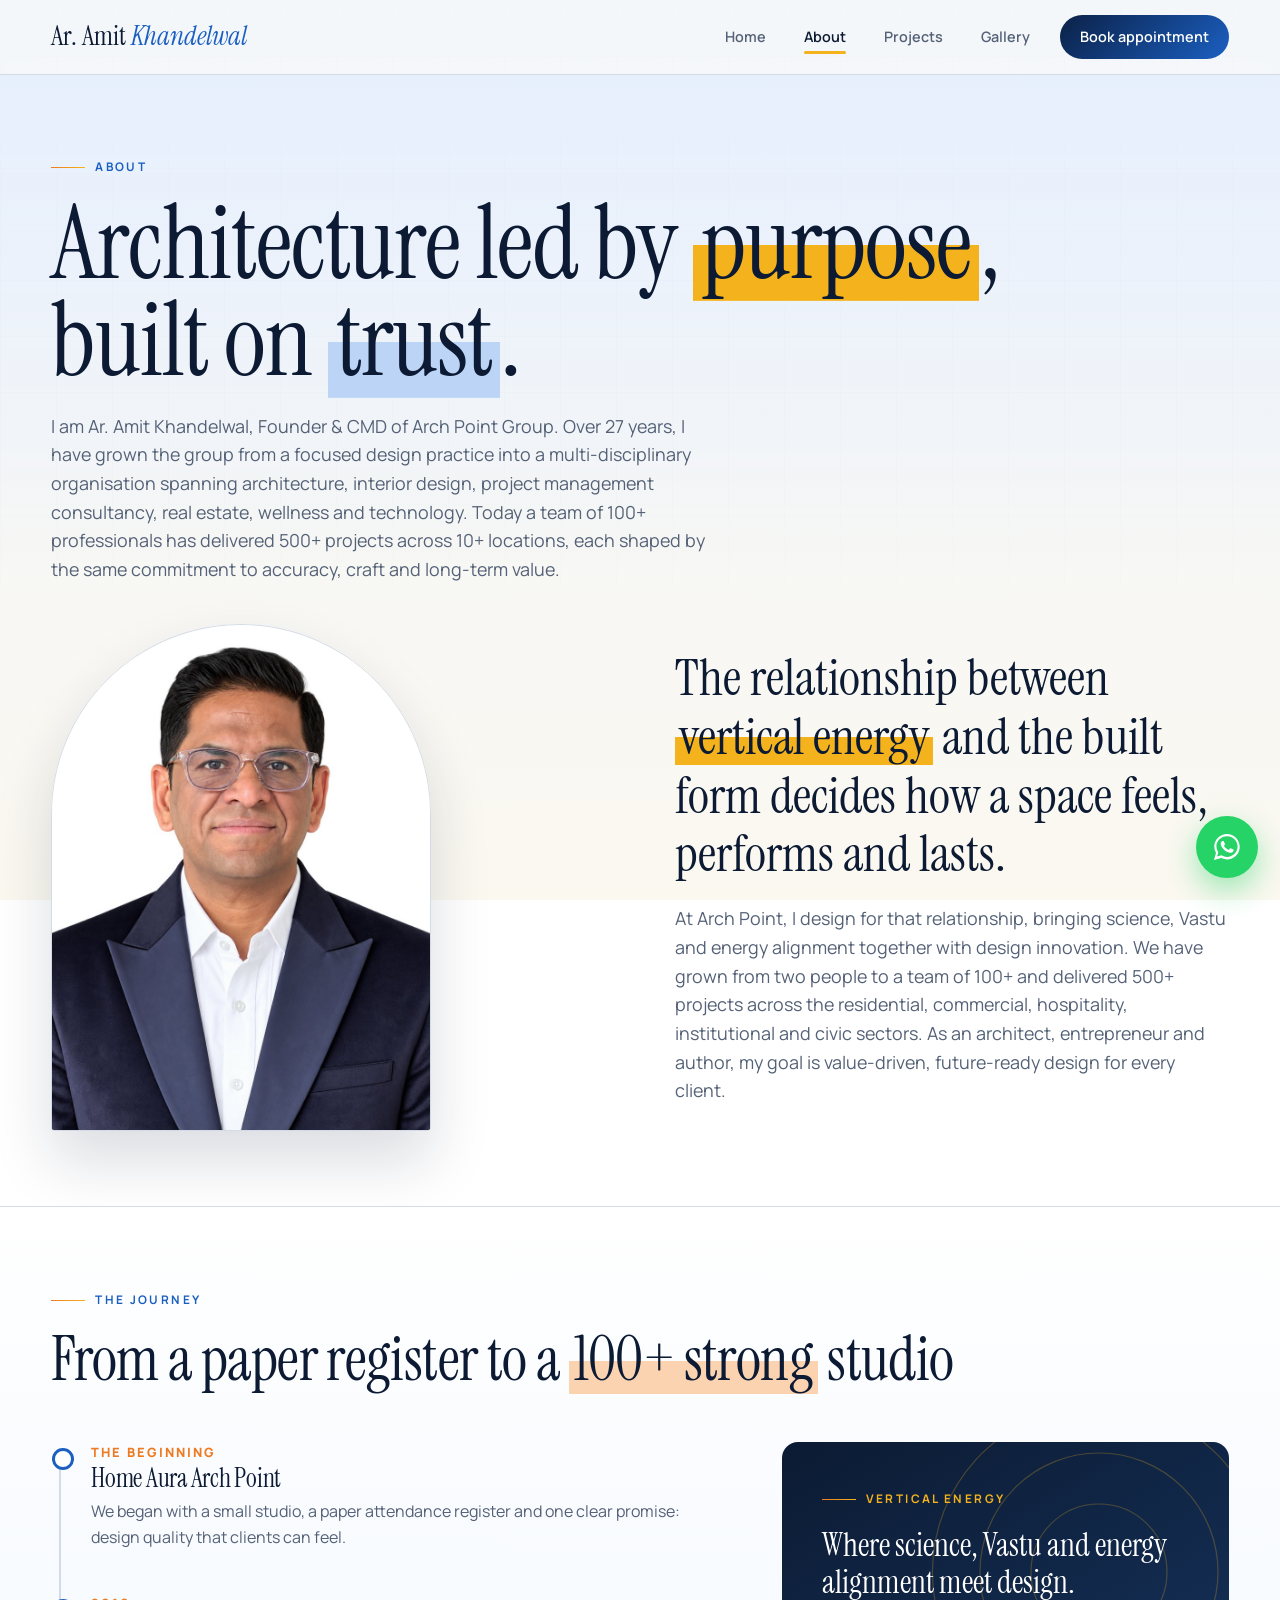
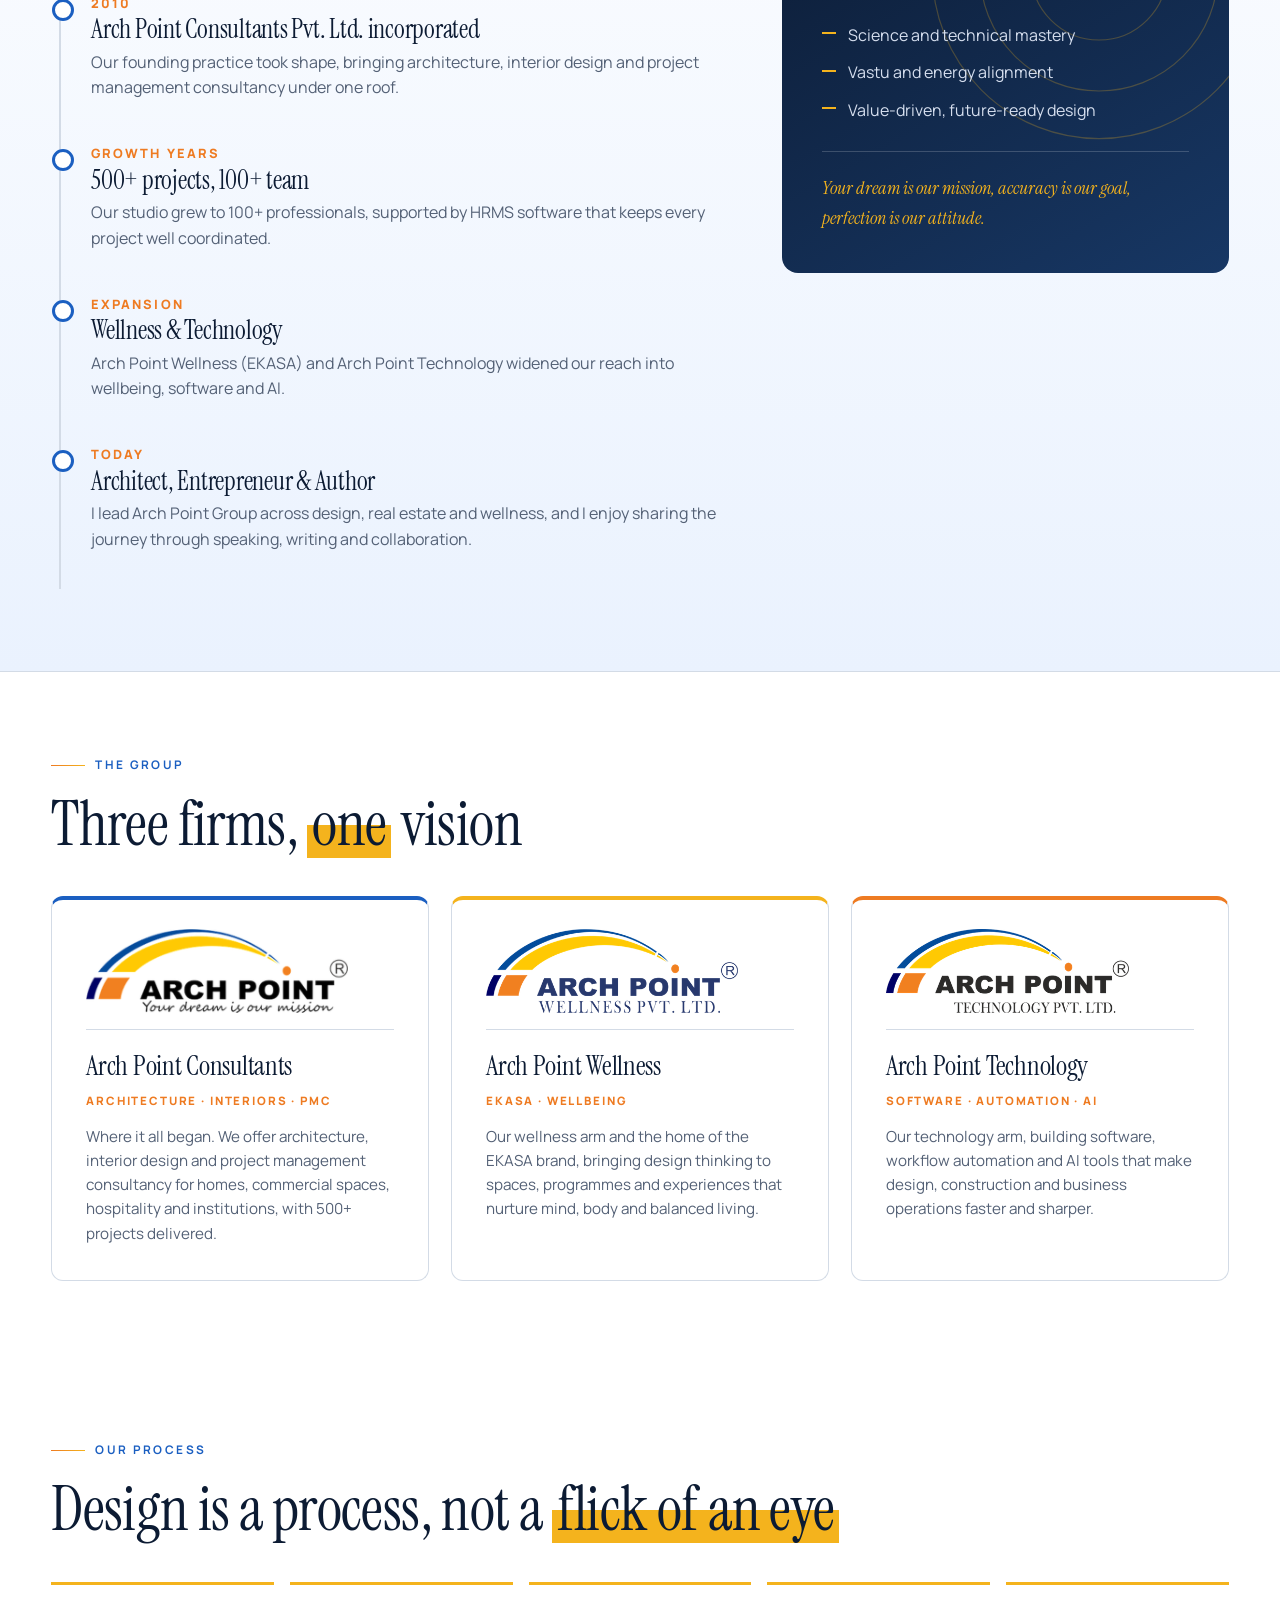
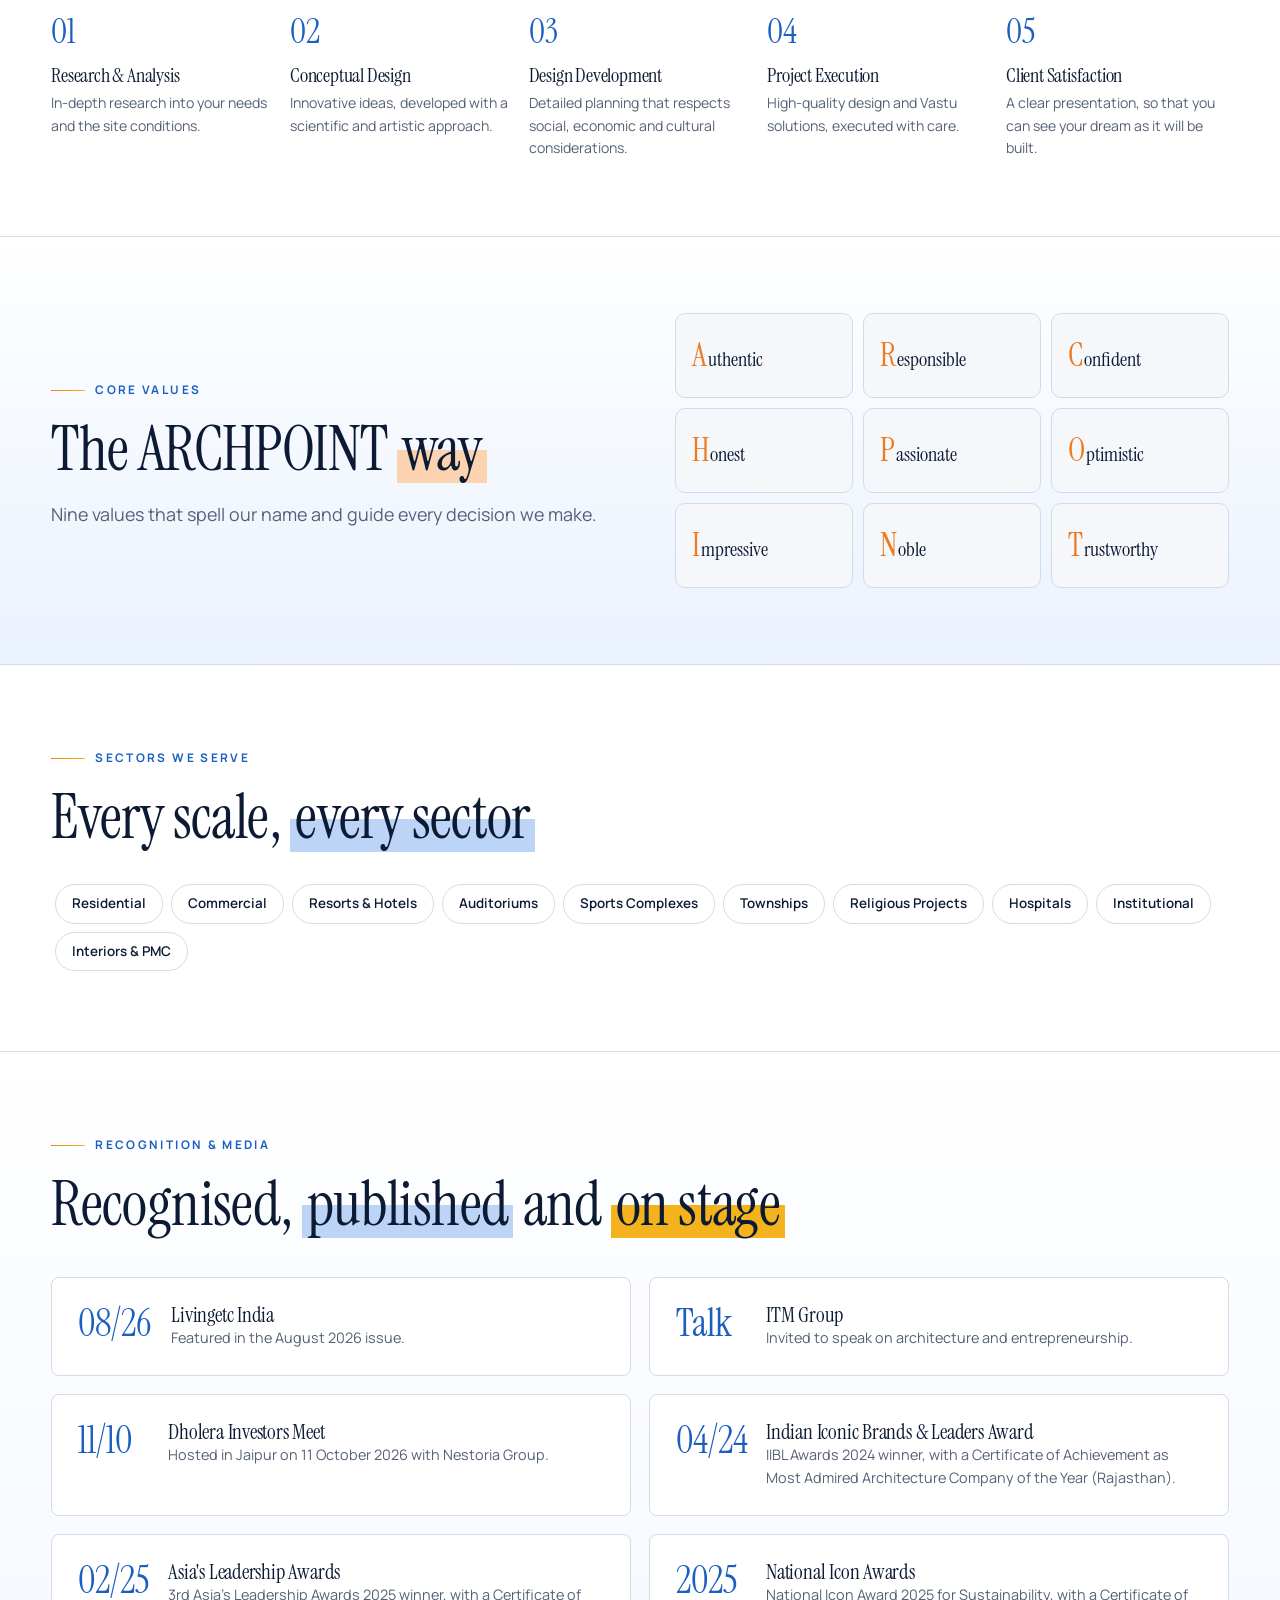
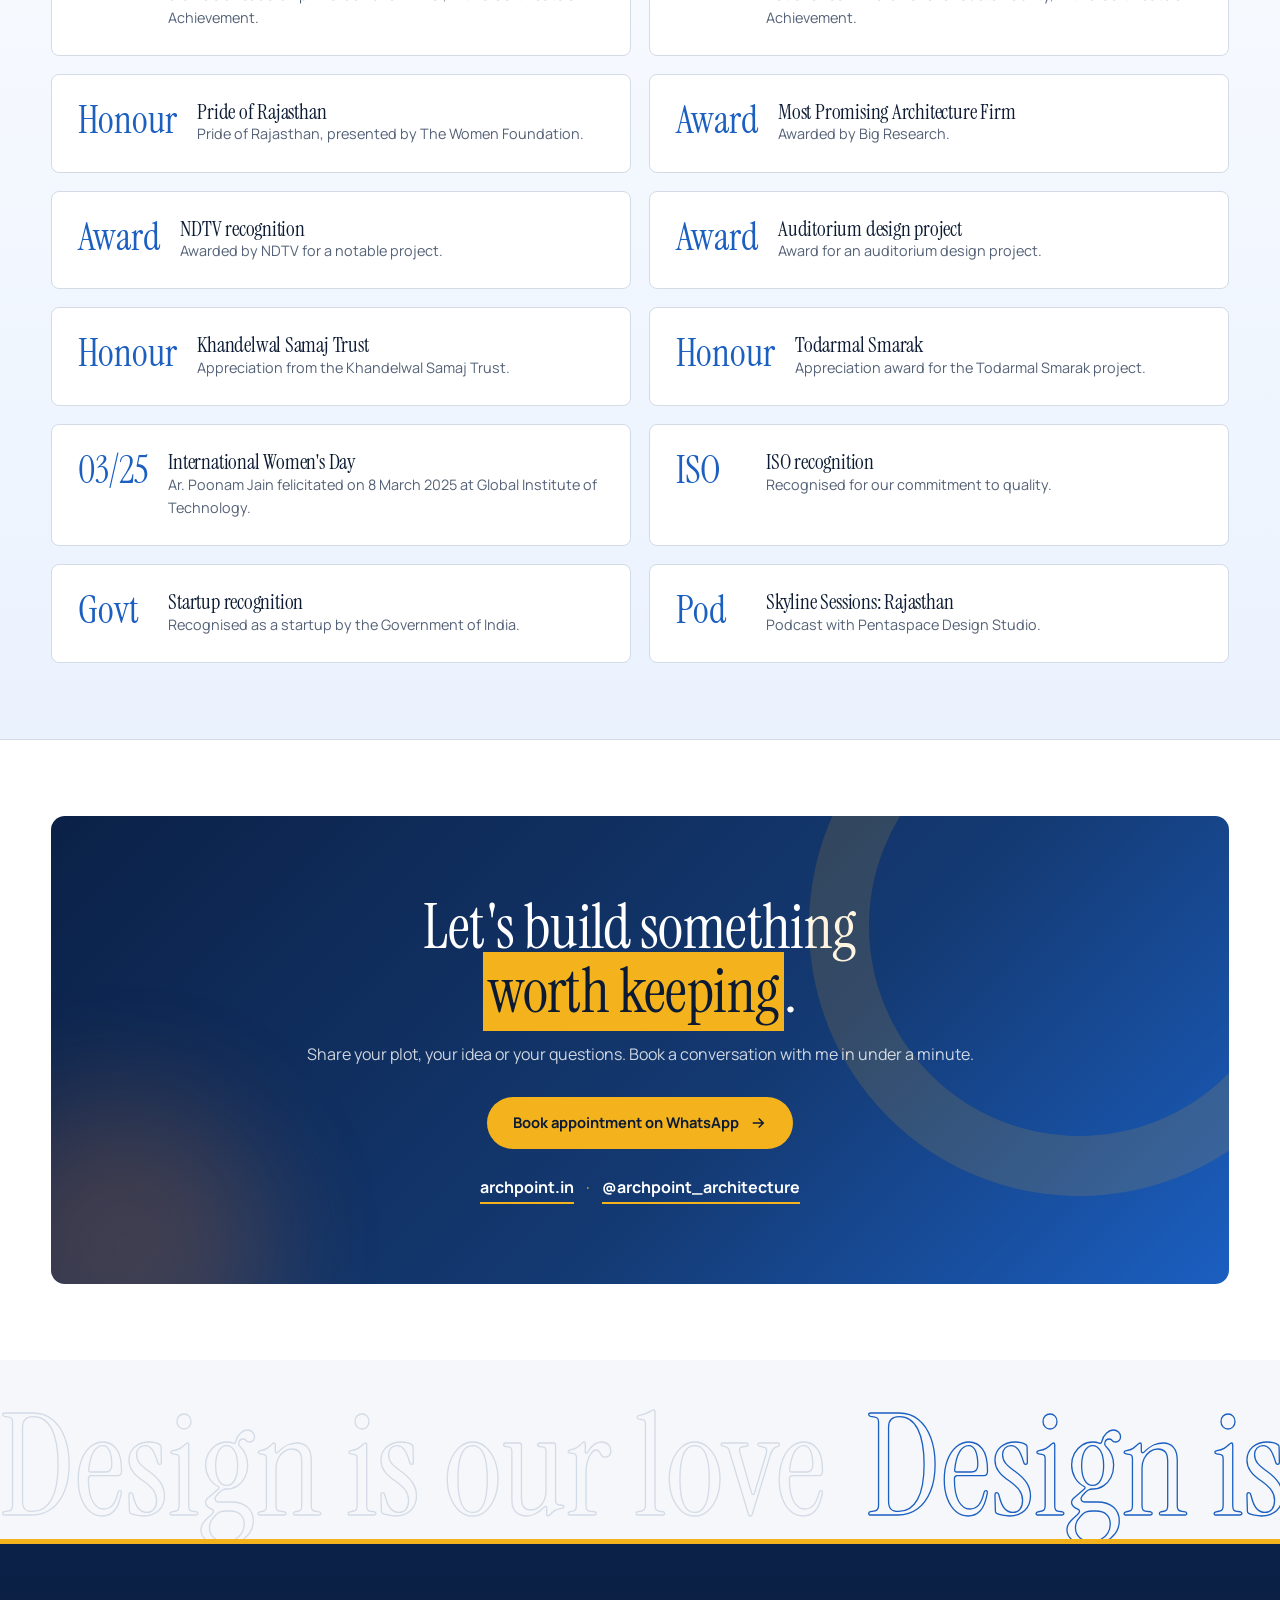
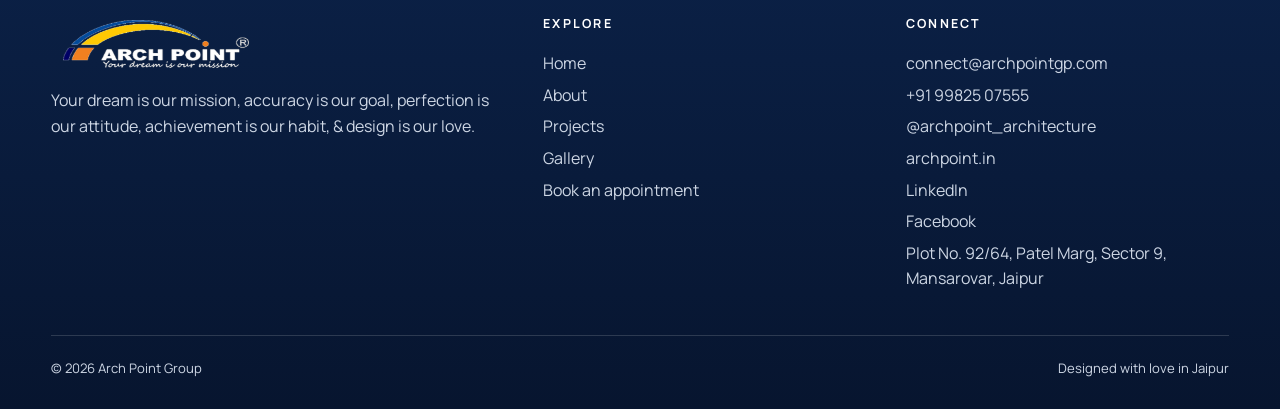
==== commit f109ff20: "About: professional executive introduction Co-Authored-By: Claude Sonnet 5.5 <noreply@anthropic.com>" ====
--- a/about.html
+++ b/about.html
@@ -1,5 +1,5 @@
 <!DOCTYPE html><html lang="en"><head><meta charset="utf-8"><meta name="viewport" content="width=device-width,initial-scale=1"><title>About | Ar. Amit Khandelwal</title><meta name="description" content="The story of Ar. Amit Khandelwal, Founder & CMD of Arch Point Group: from a growing studio to a family of 100+."><meta name="color-scheme" content="light"><link rel="preconnect" href="https://fonts.googleapis.com"><link rel="preconnect" href="https://fonts.gstatic.com" crossorigin><link href="https://fonts.googleapis.com/css2?family=Instrument+Serif:ital@0;1&family=Manrope:wght@400;500;600;700;800&display=swap" rel="stylesheet"><link rel="icon" href="assets/img/logo-apcl.png"><link rel="stylesheet" href="css/site.css?v=bbdde440"></head><body><header class="nav"><div class="wrap"><a class="brand" href="index.html"><span class="bn">Ar. Amit <i>Khandelwal</i></span></a>
-<button class="burger" aria-label="Menu"><i></i><i></i></button><nav class="menu"><a href="index.html">Home</a><a href="about.html" class=on>About</a><a href="projects.html">Projects</a><a href="gallery.html">Gallery</a><a class="btn" href="contact.html">Book appointment</a></nav></div></header><main><section class="pagehead"><div class="wrap"><div class="eyebrow">About</div><h1>Designing with <mark class="hl">accuracy</mark>,<br>leading with <mark class="hl b">heart</mark>.</h1><p class="lead">I am Ar. Amit Khandelwal, Founder &amp; CMD of Arch Point Group, an award-winning Jaipur practice I founded with Ar. Poonam Jain. For over 27 years, we have shaped architecture, interior design and PMC across 10+ locations worldwide.</p></div></section>
+<button class="burger" aria-label="Menu"><i></i><i></i></button><nav class="menu"><a href="index.html">Home</a><a href="about.html" class=on>About</a><a href="projects.html">Projects</a><a href="gallery.html">Gallery</a><a class="btn" href="contact.html">Book appointment</a></nav></div></header><main><section class="pagehead"><div class="wrap"><div class="eyebrow">About</div><h1>Architecture led by <mark class="hl">purpose</mark>,<br>built on <mark class="hl b">trust</mark>.</h1><p class="lead">I am Ar. Amit Khandelwal, Founder &amp; CMD of Arch Point Group. Over 27 years, I have grown the group from a focused design practice into a multi-disciplinary organisation spanning architecture, interior design, project management consultancy, real estate, wellness and technology. Today a team of 100+ professionals has delivered 500+ projects across 10+ locations, each shaped by the same commitment to accuracy, craft and long-term value.</p></div></section>
 <section style="padding-top:0"><div class="wrap split abt"><div class="portrait" style="margin:0"><div class="arch"><div class="mono">AK</div><img src="assets/amit-2026.jpg" alt="Ar. Amit Khandelwal"></div></div>
 <div class="rv"><p class="bigq">The relationship between <mark class="hl">vertical energy</mark> and the built form decides how a space feels, performs and lasts.</p><p class="lead" style="margin-top:20px">At Arch Point, I design for that relationship, bringing science, Vastu and energy alignment together with design innovation. We have grown from two people to a team of 100+ and delivered 500+ projects across the residential, commercial, hospitality, institutional and civic sectors. As an architect, entrepreneur and author, my goal is value-driven, future-ready design for every client.</p></div></div></section>
 <section style="background:#fff;border-block:1px solid var(--line)"><div class="wrap"><div class="eyebrow">The journey</div><h2 class="rv" style="margin-bottom:50px">From a paper register to a <mark class="hl o">100+ strong</mark> studio</h2><div class="tlw"><div class="tl"><div class="fill"></div><article class="rv"><div class="yr">The beginning</div><h3>Home Aura Arch Point</h3><p>We began with a small studio, a paper attendance register and one clear promise: design quality that clients can feel.</p></article><article class="rv"><div class="yr">2010</div><h3>Arch Point Consultants Pvt. Ltd. incorporated</h3><p>Our founding practice took shape, bringing architecture, interior design and project management consultancy under one roof.</p></article><article class="rv"><div class="yr">Growth years</div><h3>500+ projects, 100+ team</h3><p>Our studio grew to 100+ professionals, supported by HRMS software that keeps every project well coordinated.</p></article><article class="rv"><div class="yr">Expansion</div><h3>Wellness &amp; Technology</h3><p>Arch Point Wellness (EKASA) and Arch Point Technology widened our reach into wellbeing, software and AI.</p></article><article class="rv"><div class="yr">Today</div><h3>Architect, Entrepreneur &amp; Author</h3><p>I lead Arch Point Group across design, real estate and wellness, and I enjoy sharing the journey through speaking, writing and collaboration.</p></article></div><aside class="side rv"><svg class="conc" viewBox="0 0 200 200"><circle cx="100" cy="100" r="40"/><circle cx="100" cy="100" r="70"/><circle cx="100" cy="100" r="98"/></svg><div class="eyebrow" style="color:var(--yellow)">Vertical energy</div><p class="bigq">Where science, Vastu and energy alignment meet design.</p><ul><li>Science and technical mastery</li><li>Vastu and energy alignment</li><li>Value-driven, future-ready design</li></ul><div class="cr">Your dream is our mission, accuracy is our goal, perfection is our attitude.</div></aside></div></div></section>
